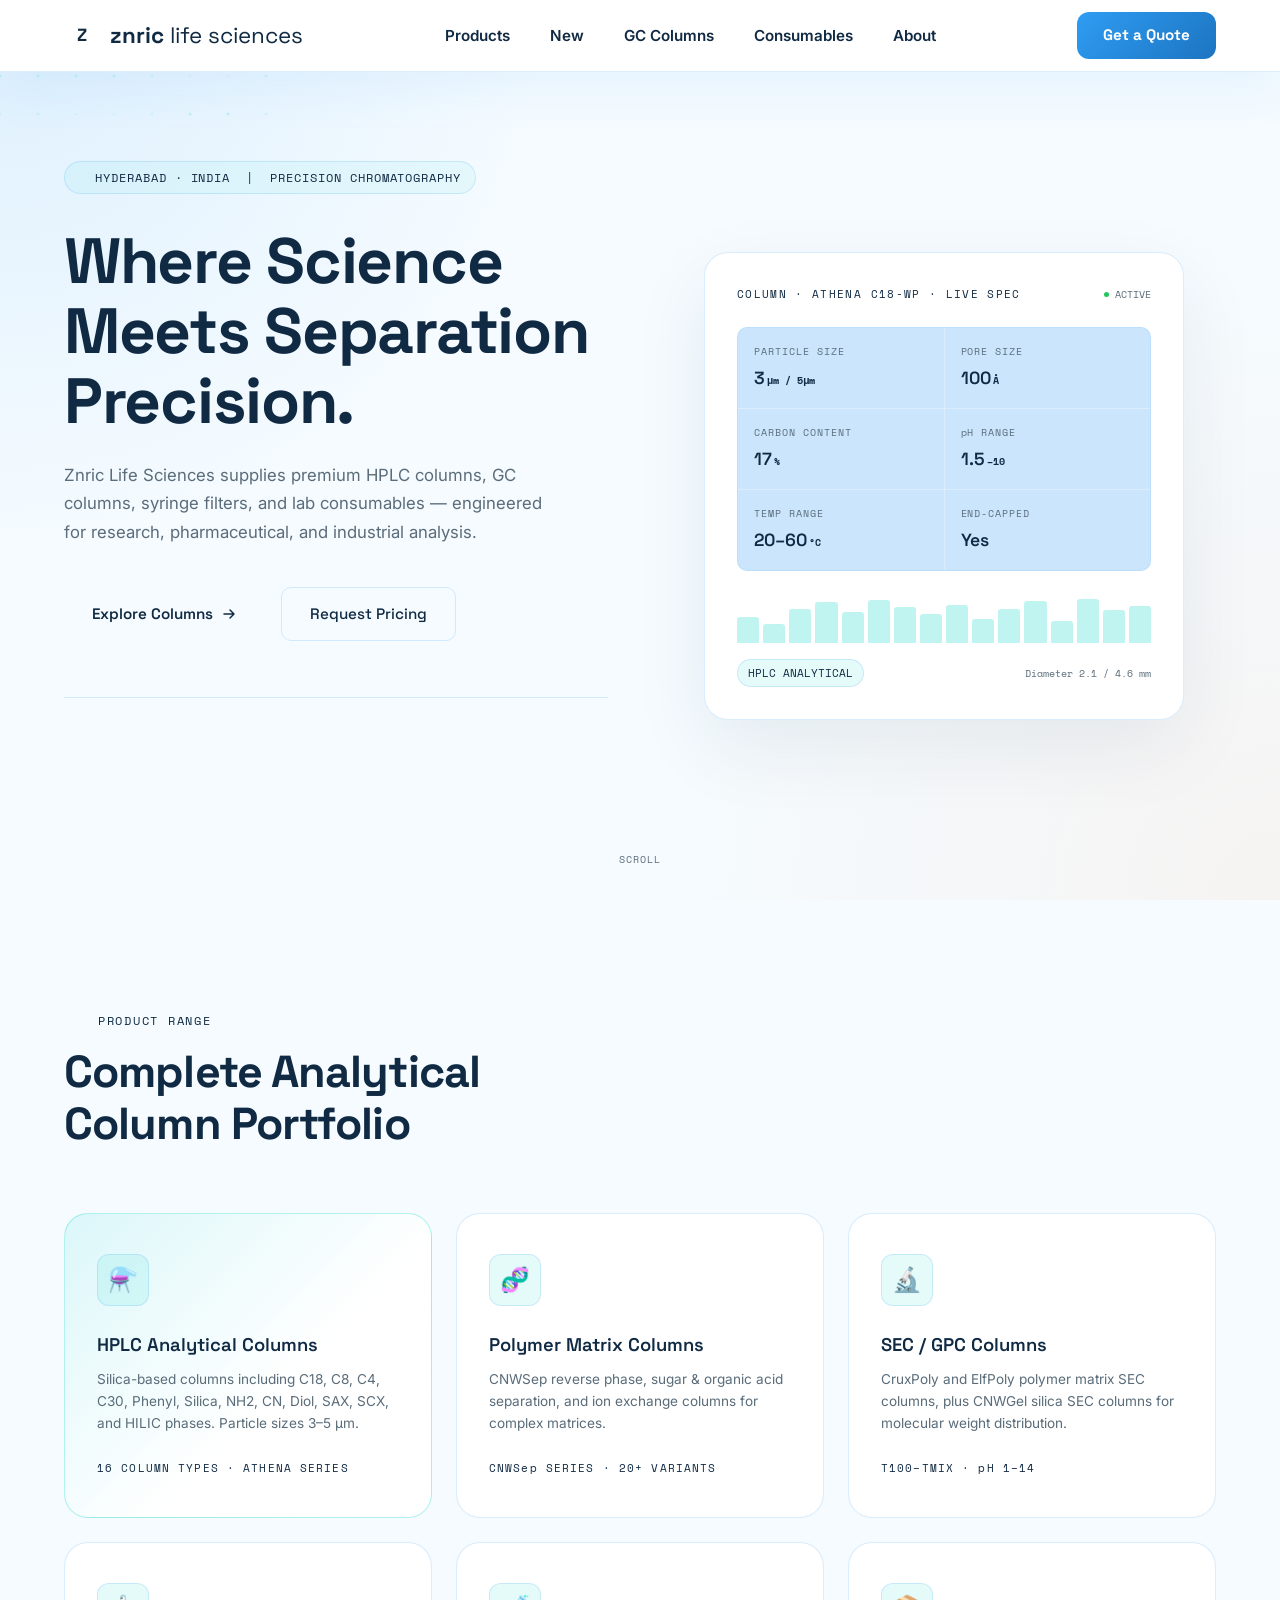
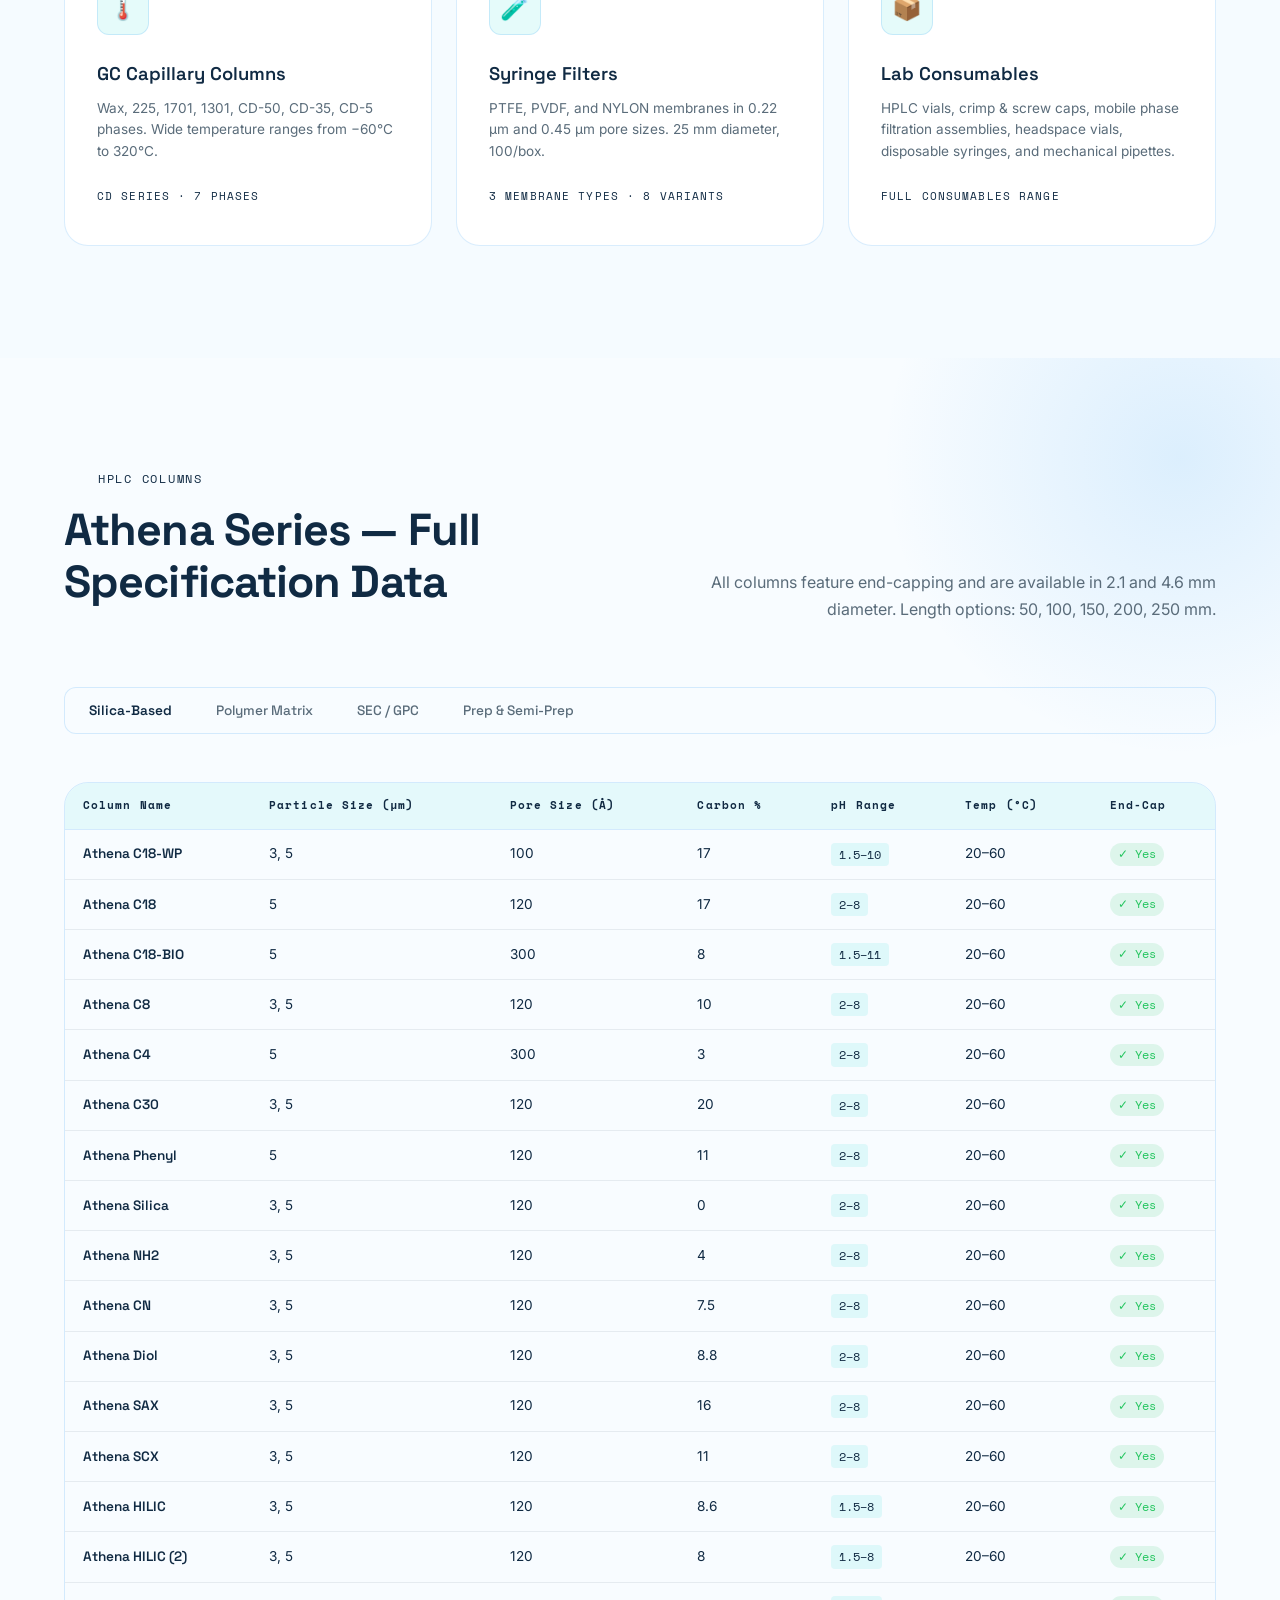
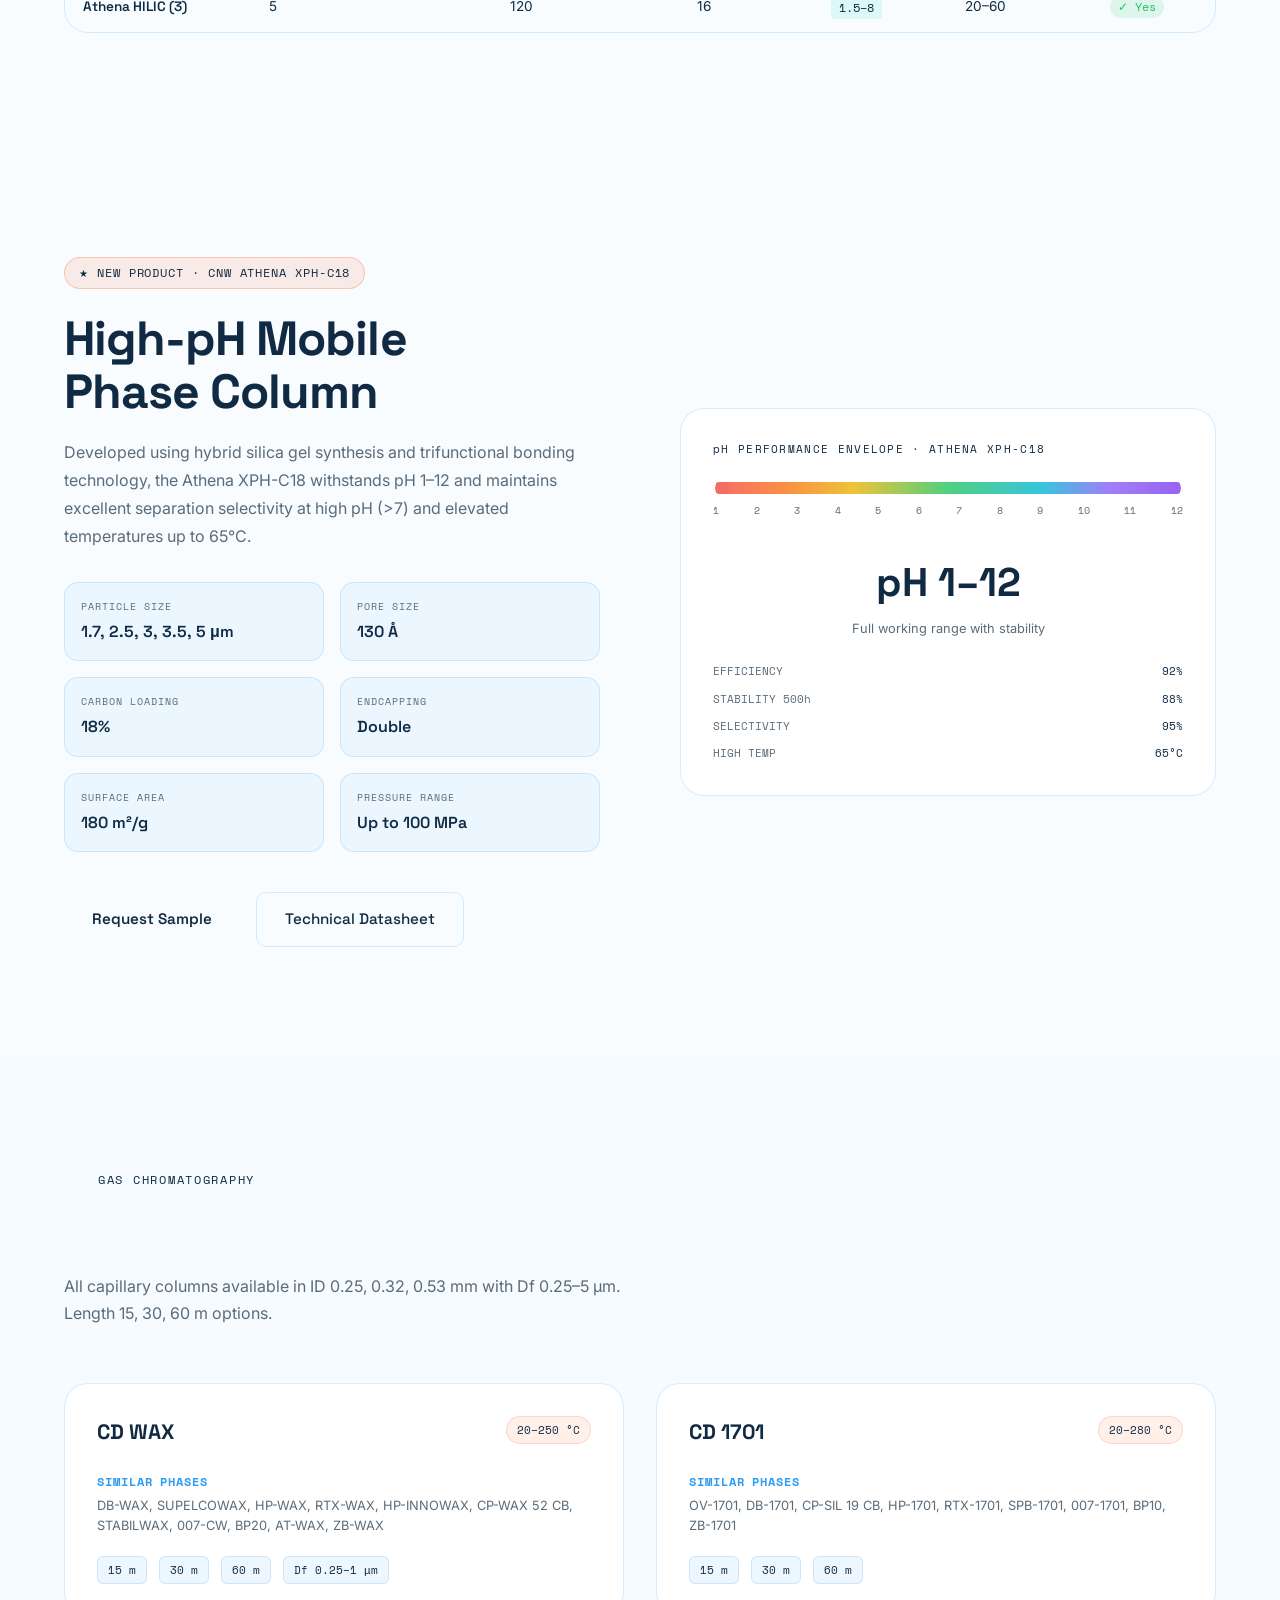
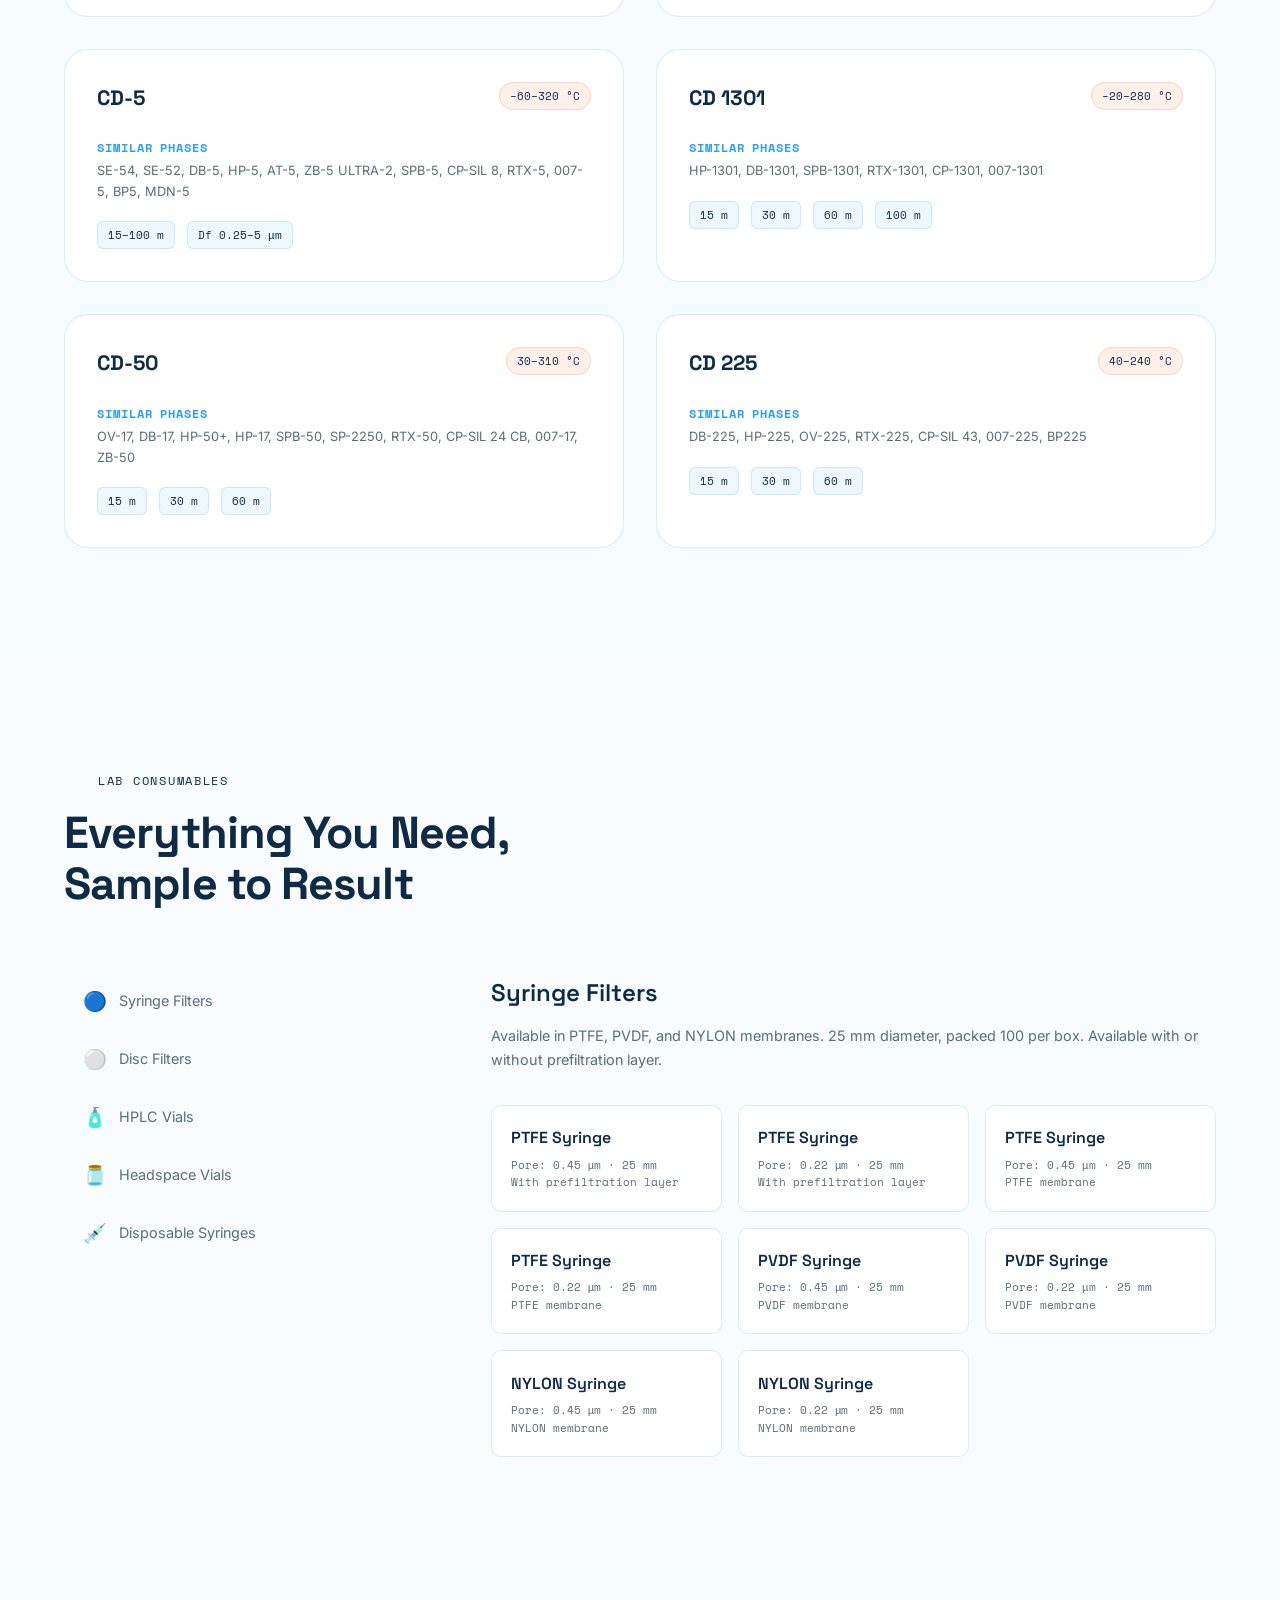
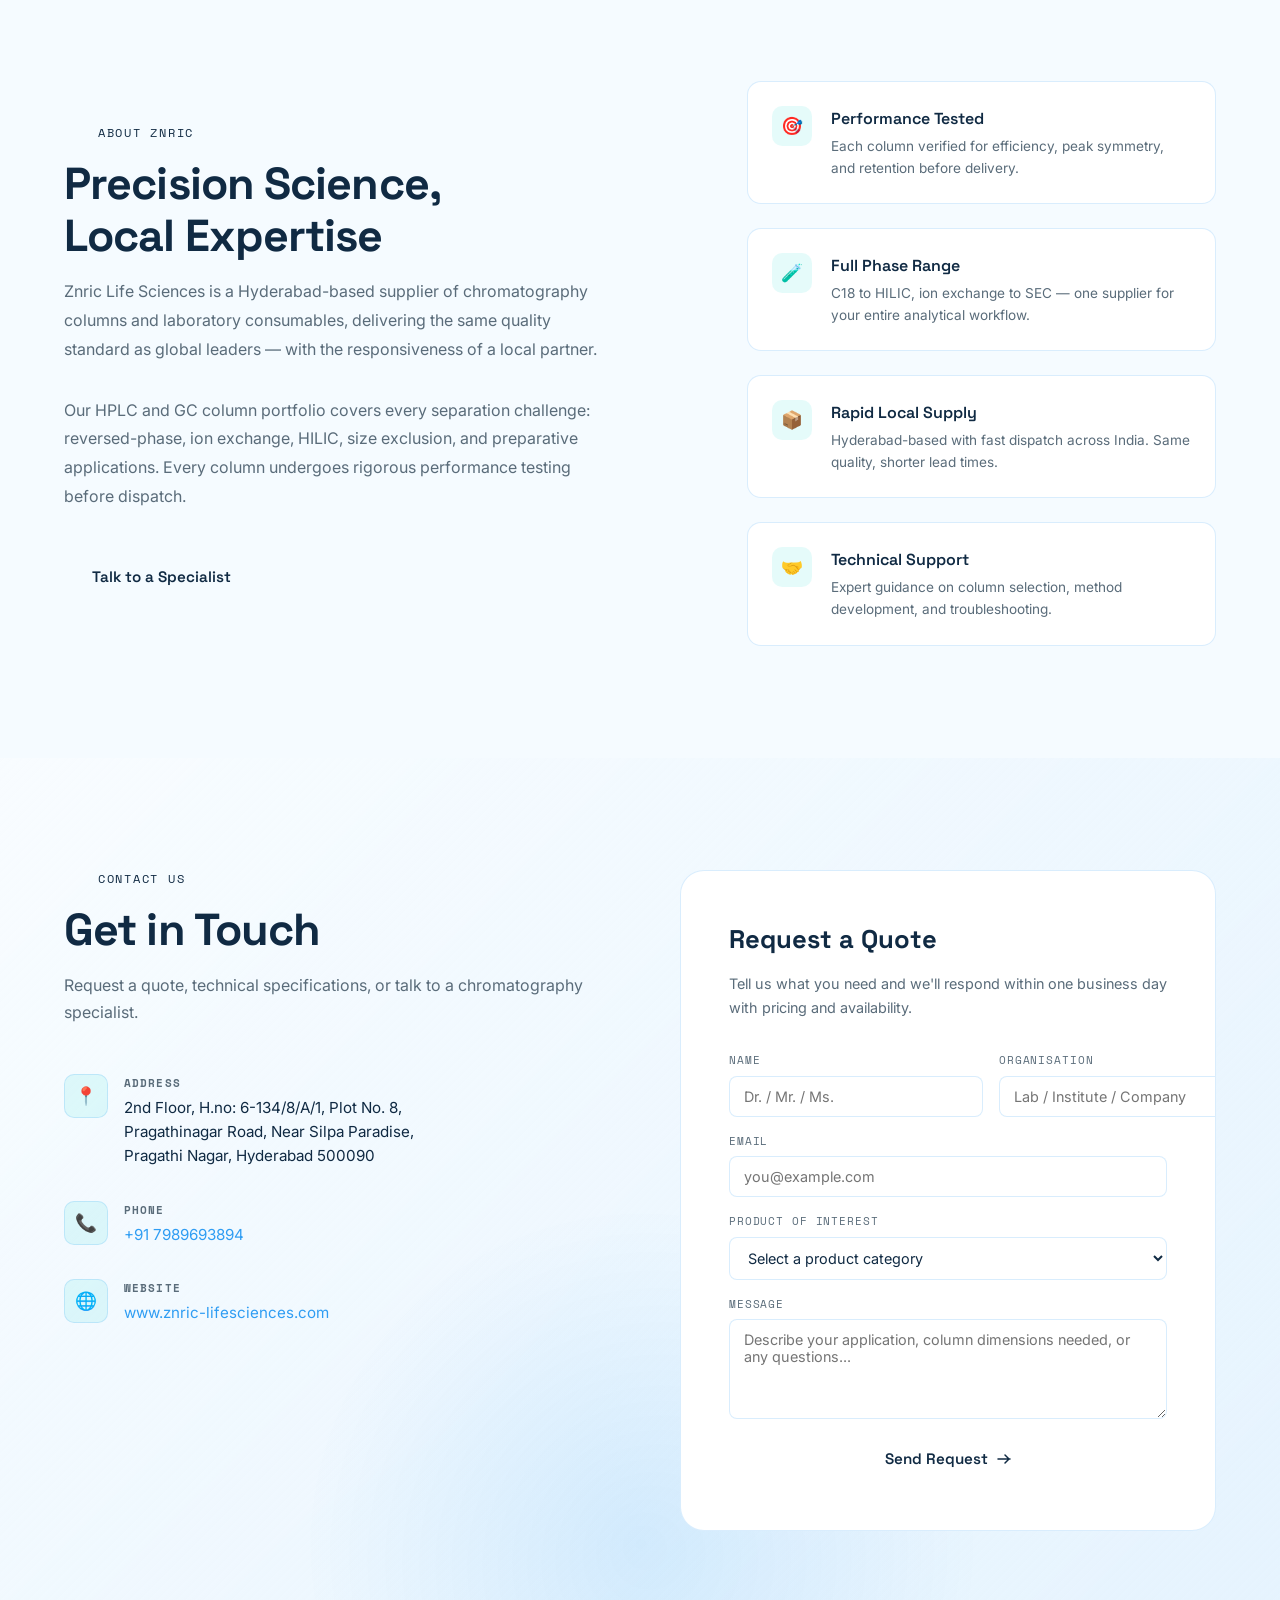
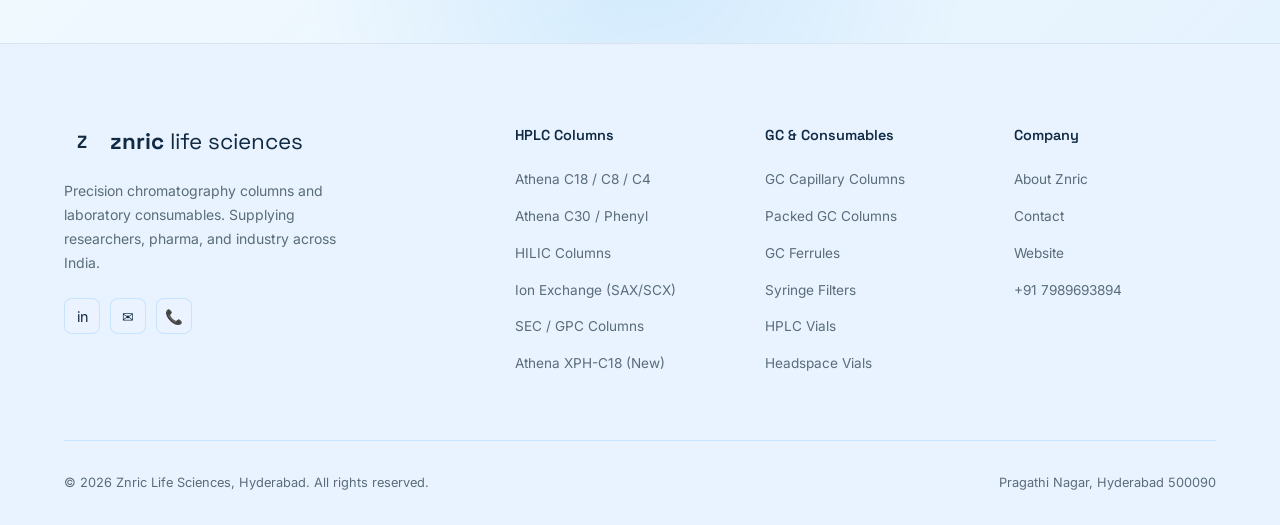
==== index.html @ 7dfa9ed6 "Add files via upload" ====
<!DOCTYPE html>
<html lang="en">
<head>
<meta charset="UTF-8">
<meta name="viewport" content="width=device-width, initial-scale=1.0">
<title>Znric Life Sciences — Precision Chromatography Solutions</title>
<meta name="description" content="Znric Life Sciences supplies premium HPLC columns, GC columns, syringe filters, and lab consumables. Based in Hyderabad, India.">
<link rel="preconnect" href="https://fonts.googleapis.com">
<link href="https://fonts.googleapis.com/css2?family=Space+Grotesk:wght@300;400;500;600;700&family=Inter:wght@300;400;500;600&family=Space+Mono:wght@400;700&display=swap" rel="stylesheet">
<link rel="stylesheet" href="style.css">
</head>
<body>

<!-- NAV -->
<nav id="navbar">
  <div class="nav-logo">
    <div class="z-mark">Z</div>
    <span>znric <span style="color:var(--teal);font-weight:400;">life sciences</span></span>
  </div>
  <ul class="nav-links">
    <li><a href="#products">Products</a></li>
    <li><a href="#spotlight">New</a></li>
    <li><a href="#gc-section">GC Columns</a></li>
    <li><a href="#consumables">Consumables</a></li>
    <li><a href="#about">About</a></li>
  </ul>
  <a href="#contact" class="nav-cta">Get a Quote</a>
  <button class="nav-hamburger" id="hamburger" aria-label="Menu">
    <span></span><span></span><span></span>
  </button>
</nav>

<div class="mobile-nav" id="mobileNav">
  <a href="#products" onclick="closeMobileNav()">Products</a>
  <a href="#spotlight" onclick="closeMobileNav()">New Product</a>
  <a href="#gc-section" onclick="closeMobileNav()">GC Columns</a>
  <a href="#consumables" onclick="closeMobileNav()">Consumables</a>
  <a href="#about" onclick="closeMobileNav()">About</a>
  <a href="#contact" onclick="closeMobileNav()">Get a Quote</a>
</div>

<!-- HERO -->
<section id="hero">
  <canvas id="hero-canvas"></canvas>

  <div class="hero-content reveal">
    <div class="hero-eyebrow">HYDERABAD · INDIA &nbsp;|&nbsp; PRECISION CHROMATOGRAPHY</div>
    <h1 class="hero-h1">
      Where <em>Science</em><br>
      Meets Separation<br>
      Precision.
    </h1>
    <p class="hero-desc">
      Znric Life Sciences supplies premium HPLC columns, GC columns, syringe filters, and lab consumables — engineered for research, pharmaceutical, and industrial analysis.
    </p>
    <div class="hero-actions">
      <a href="#products" class="btn-primary">
        Explore Columns
        <svg width="16" height="16" viewBox="0 0 16 16" fill="none"><path d="M3 8h10M9 4l4 4-4 4" stroke="currentColor" stroke-width="1.5" stroke-linecap="round" stroke-linejoin="round"/></svg>
      </a>
      <a href="#contact" class="btn-ghost">Request Pricing</a>
    </div>
    <div class="hero-stats">
      <div class="hero-stat reveal reveal-delay-1">
        <span class="counter" data-target="50">0</span>
        <p>Column variants</p>
      </div>
      <div class="hero-stat reveal reveal-delay-2">
        <span class="counter" data-target="500">0</span>
        <p>Hours lifetime tested</p>
      </div>
      <div class="hero-stat reveal reveal-delay-3">
        <span class="counter" data-target="12">0</span>
        <p>pH range support</p>
      </div>
    </div>
  </div>

  <div class="hero-visual reveal reveal-delay-2">
    <div class="readout-card">
      <div class="readout-header">
        <div class="readout-title">COLUMN · ATHENA C18-WP · LIVE SPEC</div>
        <div class="readout-live">ACTIVE</div>
      </div>
      <div class="readout-grid">
        <div class="readout-cell">
          <div class="rc-label">PARTICLE SIZE</div>
          <div class="rc-value">3<span class="rc-unit">μm / 5μm</span></div>
        </div>
        <div class="readout-cell">
          <div class="rc-label">PORE SIZE</div>
          <div class="rc-value">100<span class="rc-unit">Å</span></div>
        </div>
        <div class="readout-cell">
          <div class="rc-label">CARBON CONTENT</div>
          <div class="rc-value">17<span class="rc-unit">%</span></div>
        </div>
        <div class="readout-cell">
          <div class="rc-label">pH RANGE</div>
          <div class="rc-value">1.5<span class="rc-unit">–10</span></div>
        </div>
        <div class="readout-cell">
          <div class="rc-label">TEMP RANGE</div>
          <div class="rc-value">20–60<span class="rc-unit">°C</span></div>
        </div>
        <div class="readout-cell">
          <div class="rc-label">END-CAPPED</div>
          <div class="rc-value" style="color:var(--teal)">Yes</div>
        </div>
      </div>
      <div class="readout-chart" id="heroChart"></div>
      <div class="readout-footer">
        <div class="readout-badge">HPLC ANALYTICAL</div>
        <div style="font-family:var(--ff-mono);font-size:0.65rem;color:var(--muted);">Diameter 2.1 / 4.6 mm</div>
      </div>
    </div>
  </div>

  <div class="scroll-indicator">
    <div class="arrow"></div>
    SCROLL
  </div>
</section>

<!-- PRODUCT CATEGORIES -->
<section id="categories">
  <div class="section-eyebrow">PRODUCT RANGE</div>
  <h2 class="section-title">Complete Analytical<br>Column Portfolio</h2>
  <div class="categories-grid">
    <div class="cat-card featured reveal" onclick="document.getElementById('products').scrollIntoView({behavior:'smooth'})">
      <div class="cat-icon">⚗️</div>
      <h3>HPLC Analytical Columns</h3>
      <p>Silica-based columns including C18, C8, C4, C30, Phenyl, Silica, NH2, CN, Diol, SAX, SCX, and HILIC phases. Particle sizes 3–5 μm.</p>
      <div class="cat-count">16 COLUMN TYPES · ATHENA SERIES</div>
    </div>
    <div class="cat-card reveal reveal-delay-1" onclick="document.getElementById('products').scrollIntoView({behavior:'smooth'})">
      <div class="cat-icon">🧬</div>
      <h3>Polymer Matrix Columns</h3>
      <p>CNWSep reverse phase, sugar & organic acid separation, and ion exchange columns for complex matrices.</p>
      <div class="cat-count">CNWSep SERIES · 20+ VARIANTS</div>
    </div>
    <div class="cat-card reveal reveal-delay-2" onclick="document.getElementById('products').scrollIntoView({behavior:'smooth'})">
      <div class="cat-icon">🔬</div>
      <h3>SEC / GPC Columns</h3>
      <p>CruxPoly and ElfPoly polymer matrix SEC columns, plus CNWGel silica SEC columns for molecular weight distribution.</p>
      <div class="cat-count">T100–TMIX · pH 1–14</div>
    </div>
    <div class="cat-card reveal reveal-delay-3" onclick="document.getElementById('gc-section').scrollIntoView({behavior:'smooth'})">
      <div class="cat-icon">🌡️</div>
      <h3>GC Capillary Columns</h3>
      <p>Wax, 225, 1701, 1301, CD-50, CD-35, CD-5 phases. Wide temperature ranges from −60°C to 320°C.</p>
      <div class="cat-count">CD SERIES · 7 PHASES</div>
    </div>
    <div class="cat-card reveal reveal-delay-1" onclick="document.getElementById('consumables').scrollIntoView({behavior:'smooth'})">
      <div class="cat-icon">🧪</div>
      <h3>Syringe Filters</h3>
      <p>PTFE, PVDF, and NYLON membranes in 0.22 μm and 0.45 μm pore sizes. 25 mm diameter, 100/box.</p>
      <div class="cat-count">3 MEMBRANE TYPES · 8 VARIANTS</div>
    </div>
    <div class="cat-card reveal reveal-delay-2" onclick="document.getElementById('consumables').scrollIntoView({behavior:'smooth'})">
      <div class="cat-icon">📦</div>
      <h3>Lab Consumables</h3>
      <p>HPLC vials, crimp & screw caps, mobile phase filtration assemblies, headspace vials, disposable syringes, and mechanical pipettes.</p>
      <div class="cat-count">FULL CONSUMABLES RANGE</div>
    </div>
  </div>
</section>

<!-- HPLC PRODUCTS DEEP DIVE -->
<section id="products">
  <div class="products-header">
    <div>
      <div class="section-eyebrow">HPLC COLUMNS</div>
      <h2 class="section-title reveal">Athena Series — Full Specification Data</h2>
    </div>
    <div class="products-header-right reveal">
      <p class="section-sub">All columns feature end-capping and are available in 2.1 and 4.6 mm diameter. Length options: 50, 100, 150, 200, 250 mm.</p>
    </div>
  </div>

  <div class="tab-nav" id="tabNav">
    <button class="tab-btn active" data-tab="silica">Silica-Based</button>
    <button class="tab-btn" data-tab="polymer">Polymer Matrix</button>
    <button class="tab-btn" data-tab="sec">SEC / GPC</button>
    <button class="tab-btn" data-tab="prep">Prep & Semi-Prep</button>
  </div>

  <!-- Silica -->
  <div class="tab-panel active" id="tab-silica">
    <div class="spec-table-wrap reveal">
      <table class="spec-table">
        <thead>
          <tr>
            <th>Column Name</th>
            <th>Particle Size (μm)</th>
            <th>Pore Size (Å)</th>
            <th>Carbon %</th>
            <th>pH Range</th>
            <th>Temp (°C)</th>
            <th>End-Cap</th>
          </tr>
        </thead>
        <tbody>
          <tr><td>Athena C18-WP</td><td>3, 5</td><td>100</td><td>17</td><td><span class="ph-badge">1.5–10</span></td><td>20–60</td><td><span class="tag-yes">✓ Yes</span></td></tr>
          <tr><td>Athena C18</td><td>5</td><td>120</td><td>17</td><td><span class="ph-badge">2–8</span></td><td>20–60</td><td><span class="tag-yes">✓ Yes</span></td></tr>
          <tr><td>Athena C18-BIO</td><td>5</td><td>300</td><td>8</td><td><span class="ph-badge">1.5–11</span></td><td>20–60</td><td><span class="tag-yes">✓ Yes</span></td></tr>
          <tr><td>Athena C8</td><td>3, 5</td><td>120</td><td>10</td><td><span class="ph-badge">2–8</span></td><td>20–60</td><td><span class="tag-yes">✓ Yes</span></td></tr>
          <tr><td>Athena C4</td><td>5</td><td>300</td><td>3</td><td><span class="ph-badge">2–8</span></td><td>20–60</td><td><span class="tag-yes">✓ Yes</span></td></tr>
          <tr><td>Athena C30</td><td>3, 5</td><td>120</td><td>20</td><td><span class="ph-badge">2–8</span></td><td>20–60</td><td><span class="tag-yes">✓ Yes</span></td></tr>
          <tr><td>Athena Phenyl</td><td>5</td><td>120</td><td>11</td><td><span class="ph-badge">2–8</span></td><td>20–60</td><td><span class="tag-yes">✓ Yes</span></td></tr>
          <tr><td>Athena Silica</td><td>3, 5</td><td>120</td><td>0</td><td><span class="ph-badge">2–8</span></td><td>20–60</td><td><span class="tag-yes">✓ Yes</span></td></tr>
          <tr><td>Athena NH2</td><td>3, 5</td><td>120</td><td>4</td><td><span class="ph-badge">2–8</span></td><td>20–60</td><td><span class="tag-yes">✓ Yes</span></td></tr>
          <tr><td>Athena CN</td><td>3, 5</td><td>120</td><td>7.5</td><td><span class="ph-badge">2–8</span></td><td>20–60</td><td><span class="tag-yes">✓ Yes</span></td></tr>
          <tr><td>Athena Diol</td><td>3, 5</td><td>120</td><td>8.8</td><td><span class="ph-badge">2–8</span></td><td>20–60</td><td><span class="tag-yes">✓ Yes</span></td></tr>
          <tr><td>Athena SAX</td><td>3, 5</td><td>120</td><td>16</td><td><span class="ph-badge">2–8</span></td><td>20–60</td><td><span class="tag-yes">✓ Yes</span></td></tr>
          <tr><td>Athena SCX</td><td>3, 5</td><td>120</td><td>11</td><td><span class="ph-badge">2–8</span></td><td>20–60</td><td><span class="tag-yes">✓ Yes</span></td></tr>
          <tr><td>Athena HILIC</td><td>3, 5</td><td>120</td><td>8.6</td><td><span class="ph-badge">1.5–8</span></td><td>20–60</td><td><span class="tag-yes">✓ Yes</span></td></tr>
          <tr><td>Athena HILIC (2)</td><td>3, 5</td><td>120</td><td>8</td><td><span class="ph-badge">1.5–8</span></td><td>20–60</td><td><span class="tag-yes">✓ Yes</span></td></tr>
          <tr><td>Athena HILIC (3)</td><td>5</td><td>120</td><td>16</td><td><span class="ph-badge">1.5–8</span></td><td>20–60</td><td><span class="tag-yes">✓ Yes</span></td></tr>
        </tbody>
      </table>
    </div>
  </div>

  <!-- Polymer -->
  <div class="tab-panel" id="tab-polymer">
    <div class="spec-table-wrap reveal">
      <table class="spec-table">
        <thead>
          <tr>
            <th>Column Name</th>
            <th>Particle Size (μm)</th>
            <th>Diameter (mm)</th>
            <th>Length (mm)</th>
            <th>pH Range</th>
            <th>Temp (°C)</th>
            <th>End-Cap</th>
          </tr>
        </thead>
        <tbody>
          <tr><td colspan="7" style="background:rgba(0,212,200,0.06);color:var(--teal);font-family:var(--ff-mono);font-size:0.72rem;letter-spacing:0.1em;padding:10px 18px;">REVERSE PHASE</td></tr>
          <tr><td>CNWSep Reverse Phase</td><td>5, 10</td><td>2.1, 4.6, 7.8</td><td>50, 100, 150, 250</td><td><span class="ph-badge">2–8</span></td><td>60</td><td><span class="tag-yes">✓ Yes</span></td></tr>
          <tr><td colspan="7" style="background:rgba(0,212,200,0.06);color:var(--teal);font-family:var(--ff-mono);font-size:0.72rem;letter-spacing:0.1em;padding:10px 18px;">SUGAR & ORGANIC ACIDS — H-form</td></tr>
          <tr><td>CNWSep H-L</td><td>5, 10</td><td>4.6, 7.8</td><td>250, 300</td><td><span class="ph-badge">1–3</span></td><td>85</td><td><span class="tag-yes">✓ Yes</span></td></tr>
          <tr><td>CNWSep H-M</td><td>5, 10</td><td>4.6, 7.8</td><td>100–300</td><td><span class="ph-badge">1–3</span></td><td>85</td><td><span class="tag-yes">✓ Yes</span></td></tr>
          <tr><td>CNWSep H-H</td><td>5, 10</td><td>4.6, 7.8</td><td>250, 300</td><td><span class="ph-badge">1–3</span></td><td>85</td><td><span class="tag-yes">✓ Yes</span></td></tr>
          <tr><td colspan="7" style="background:rgba(0,212,200,0.06);color:var(--teal);font-family:var(--ff-mono);font-size:0.72rem;letter-spacing:0.1em;padding:10px 18px;">Ca/Pb/K/Na FORMS</td></tr>
          <tr><td>CNWSep Ca/Pb/K/Na (-L/M/H)</td><td>5, 10</td><td>4.6, 7.8</td><td>100–300</td><td><span class="ph-badge">5–9</span></td><td>85</td><td><span class="tag-yes">✓ Yes</span></td></tr>
          <tr><td colspan="7" style="background:rgba(0,212,200,0.06);color:var(--teal);font-family:var(--ff-mono);font-size:0.72rem;letter-spacing:0.1em;padding:10px 18px;">ION EXCHANGE</td></tr>
          <tr><td>CNWSep SAX / WAX</td><td>3, 5, 10</td><td>2.1, 4.6</td><td>50–250</td><td><span class="ph-badge">2–12</span></td><td>—</td><td><span class="tag-yes">✓ Yes</span></td></tr>
          <tr><td>CNWSep SCX / WCX</td><td>3, 5, 10</td><td>2.1, 4.6</td><td>50–250</td><td><span class="ph-badge">2–12</span></td><td>—</td><td><span class="tag-yes">✓ Yes</span></td></tr>
        </tbody>
      </table>
    </div>
  </div>

  <!-- SEC -->
  <div class="tab-panel" id="tab-sec">
    <div class="spec-table-wrap reveal">
      <table class="spec-table">
        <thead>
          <tr>
            <th>Column Name</th>
            <th>Particle Size (μm)</th>
            <th>Pore Size (Å)</th>
            <th>pH Range</th>
            <th>Temp (°C)</th>
            <th>Series</th>
          </tr>
        </thead>
        <tbody>
          <tr><td colspan="6" style="background:rgba(0,212,200,0.06);color:var(--teal);font-family:var(--ff-mono);font-size:0.72rem;letter-spacing:0.1em;padding:10px 18px;">CruxPoly — Polymer Matrix</td></tr>
          <tr><td>CruxPoly T100</td><td>5, 10</td><td>100</td><td><span class="ph-badge">1–14</span></td><td>145</td><td>CruxPoly</td></tr>
          <tr><td>CruxPoly T300</td><td>5, 10</td><td>300</td><td><span class="ph-badge">1–14</span></td><td>145</td><td>CruxPoly</td></tr>
          <tr><td>CruxPoly T500</td><td>5, 10</td><td>500</td><td><span class="ph-badge">1–14</span></td><td>145</td><td>CruxPoly</td></tr>
          <tr><td>CruxPoly T1000</td><td>5, 10</td><td>1000</td><td><span class="ph-badge">1–14</span></td><td>145</td><td>CruxPoly</td></tr>
          <tr><td>CruxPoly TMIX</td><td>5, 10</td><td>100–1000</td><td><span class="ph-badge">1–14</span></td><td>145</td><td>CruxPoly</td></tr>
          <tr><td colspan="6" style="background:rgba(0,212,200,0.06);color:var(--teal);font-family:var(--ff-mono);font-size:0.72rem;letter-spacing:0.1em;padding:10px 18px;">ElfPoly — Polymer Matrix</td></tr>
          <tr><td>ElfPoly Z300</td><td>5</td><td>500</td><td><span class="ph-badge">1–14</span></td><td>250</td><td>ElfPoly</td></tr>
          <tr><td>ElfPoly Z500</td><td>5</td><td>1000</td><td><span class="ph-badge">1–14</span></td><td>250</td><td>ElfPoly</td></tr>
          <tr><td>ElfPoly ZMIX</td><td>5</td><td>300–2000</td><td><span class="ph-badge">1–14</span></td><td>250</td><td>ElfPoly</td></tr>
          <tr><td colspan="6" style="background:rgba(0,212,200,0.06);color:var(--teal);font-family:var(--ff-mono);font-size:0.72rem;letter-spacing:0.1em;padding:10px 18px;">CNWGel — Silica-Based SEC</td></tr>
          <tr><td>CNWGel X3010 / X3015 / X3030</td><td>3</td><td>100–300</td><td><span class="ph-badge">2–8.5</span></td><td>80</td><td>CNWGel</td></tr>
          <tr><td>CNWGel X5010–X5200</td><td>5</td><td>100–2000</td><td><span class="ph-badge">2–8.5</span></td><td>80</td><td>CNWGel</td></tr>
          <tr><td>CNWGel S3010–S5050</td><td>3–5</td><td>100–500</td><td><span class="ph-badge">2–8.5</span></td><td>80</td><td>CNWGel</td></tr>
        </tbody>
      </table>
    </div>
  </div>

  <!-- Prep -->
  <div class="tab-panel" id="tab-prep">
    <div class="spec-table-wrap reveal">
      <table class="spec-table">
        <thead>
          <tr>
            <th>Stationary Phase</th>
            <th>Type</th>
            <th>Prep Dimensions</th>
          </tr>
        </thead>
        <tbody>
          <tr><td>Athena C18</td><td>Silica Gel</td><td>50mm × 10.0mm</td></tr>
          <tr><td>Athena C18-BIO</td><td>Silica Gel</td><td>100mm × 10.0mm</td></tr>
          <tr><td>Athena C8</td><td>Silica Gel</td><td>150mm × 10.0mm</td></tr>
          <tr><td>Athena C4</td><td>Silica Gel</td><td>250mm × 10.0mm</td></tr>
          <tr><td>Athena Phenyl</td><td>Silica Gel</td><td>10mm × 21.2mm</td></tr>
          <tr><td>Athena Silica</td><td>Silica Gel</td><td>50mm × 21.2mm</td></tr>
          <tr><td>Athena CN</td><td>Silica Gel</td><td>100mm × 21.2mm</td></tr>
          <tr><td>Athena NH2</td><td>Silica Gel</td><td>150mm × 21.2mm</td></tr>
          <tr><td>Athena Diol</td><td>Silica Gel</td><td>250mm × 21.2mm</td></tr>
          <tr><td>Athena HILIC</td><td>Silica Gel</td><td>50mm × 30.0mm</td></tr>
          <tr><td>Athena HILIC (2)</td><td>Silica Gel</td><td>100mm × 30.0mm</td></tr>
          <tr><td>Athena HILIC (3)</td><td>Silica Gel</td><td>150mm × 30.0mm</td></tr>
          <tr><td>Athena SAX</td><td>Silica Gel</td><td>250mm × 30.0mm</td></tr>
          <tr><td>Athena SCX</td><td>Silica Gel</td><td>50mm × 50.0mm</td></tr>
          <tr><td>CNWSep RP1 / RP3 / SP</td><td>Polymer Matrix</td><td>Multiple</td></tr>
          <tr><td>CNWSep SAX / WAX / SCX / WCX</td><td>Polymer Matrix</td><td>Multiple</td></tr>
        </tbody>
      </table>
    </div>
    <p style="margin-top:1.5rem;color:var(--muted);font-size:0.85rem;">Particle size 5 and 10 μm. Contact us for full dimensional availability.</p>
  </div>
</section>

<!-- NEW PRODUCT SPOTLIGHT -->
<section id="spotlight">
  <div class="spotlight-inner">
    <div class="reveal">
      <div class="spotlight-badge">NEW PRODUCT · CNW ATHENA XPH-C18</div>
      <h2 class="spotlight-title">High-pH Mobile<br>Phase Column</h2>
      <p class="spotlight-desc">
        Developed using hybrid silica gel synthesis and trifunctional bonding technology, the Athena XPH-C18 withstands pH 1–12 and maintains excellent separation selectivity at high pH (>7) and elevated temperatures up to 65°C.
      </p>
      <div class="spotlight-specs">
        <div class="spec-item">
          <div class="s-label">PARTICLE SIZE</div>
          <div class="s-val">1.7, 2.5, 3, 3.5, 5 μm</div>
        </div>
        <div class="spec-item">
          <div class="s-label">PORE SIZE</div>
          <div class="s-val">130 Å</div>
        </div>
        <div class="spec-item">
          <div class="s-label">CARBON LOADING</div>
          <div class="s-val">18%</div>
        </div>
        <div class="spec-item">
          <div class="s-label">ENDCAPPING</div>
          <div class="s-val">Double</div>
        </div>
        <div class="spec-item">
          <div class="s-label">SURFACE AREA</div>
          <div class="s-val">180 m²/g</div>
        </div>
        <div class="spec-item">
          <div class="s-label">PRESSURE RANGE</div>
          <div class="s-val">Up to 100 MPa</div>
        </div>
      </div>
      <div class="hero-actions">
        <a href="#contact" class="btn-primary">Request Sample</a>
        <a href="#contact" class="btn-ghost">Technical Datasheet</a>
      </div>
    </div>

    <div class="spotlight-visual reveal reveal-delay-2">
      <div class="ph-display">
        <div class="ph-title">pH PERFORMANCE ENVELOPE · ATHENA XPH-C18</div>
        <div class="ph-bar-track">
          <div class="ph-range-indicator"></div>
        </div>
        <div class="ph-labels">
          <span>1</span><span>2</span><span>3</span><span>4</span><span>5</span>
          <span>6</span><span>7</span><span>8</span><span>9</span><span>10</span>
          <span>11</span><span>12</span>
        </div>
        <div class="ph-claim">pH 1–12</div>
        <div class="ph-claim-sub">Full working range with stability</div>

        <div class="performance-bars" id="perfBars">
          <div class="perf-row">
            <div class="perf-label">EFFICIENCY</div>
            <div class="perf-track"><div class="perf-fill" data-width="0.92"></div></div>
            <div class="perf-val">92%</div>
          </div>
          <div class="perf-row">
            <div class="perf-label">STABILITY 500h</div>
            <div class="perf-track"><div class="perf-fill" data-width="0.88"></div></div>
            <div class="perf-val">88%</div>
          </div>
          <div class="perf-row">
            <div class="perf-label">SELECTIVITY</div>
            <div class="perf-track"><div class="perf-fill amber" data-width="0.95"></div></div>
            <div class="perf-val" style="color:var(--amber)">95%</div>
          </div>
          <div class="perf-row">
            <div class="perf-label">HIGH TEMP</div>
            <div class="perf-track"><div class="perf-fill" data-width="0.85"></div></div>
            <div class="perf-val">65°C</div>
          </div>
        </div>
      </div>
    </div>
  </div>
</section>

<!-- GC COLUMNS -->
<section id="gc-section">
  <div class="section-eyebrow">GAS CHROMATOGRAPHY</div>
  <h2 class="section-title reveal">Capillary GC Column Series</h2>
  <p class="section-sub reveal">All capillary columns available in ID 0.25, 0.32, 0.53 mm with Df 0.25–5 μm. Length 15, 30, 60 m options.</p>

  <div class="gc-grid">
    <div class="gc-card reveal">
      <div class="gc-card-header">
        <div class="gc-name">CD WAX</div>
        <div class="gc-temp">20–250 °C</div>
      </div>
      <div class="gc-similar">
        <strong>SIMILAR PHASES</strong>
        DB-WAX, SUPELCOWAX, HP-WAX, RTX-WAX, HP-INNOWAX, CP-WAX 52 CB, STABILWAX, 007-CW, BP20, AT-WAX, ZB-WAX
      </div>
      <div class="gc-dims">
        <span class="dim-chip">15 m</span><span class="dim-chip">30 m</span><span class="dim-chip">60 m</span>
        <span class="dim-chip">Df 0.25–1 μm</span>
      </div>
    </div>

    <div class="gc-card reveal reveal-delay-1">
      <div class="gc-card-header">
        <div class="gc-name">CD 1701</div>
        <div class="gc-temp">20–280 °C</div>
      </div>
      <div class="gc-similar">
        <strong>SIMILAR PHASES</strong>
        OV-1701, DB-1701, CP-SIL 19 CB, HP-1701, RTX-1701, SPB-1701, 007-1701, BP10, ZB-1701
      </div>
      <div class="gc-dims">
        <span class="dim-chip">15 m</span><span class="dim-chip">30 m</span><span class="dim-chip">60 m</span>
      </div>
    </div>

    <div class="gc-card reveal reveal-delay-2">
      <div class="gc-card-header">
        <div class="gc-name">CD-5</div>
        <div class="gc-temp">−60–320 °C</div>
      </div>
      <div class="gc-similar">
        <strong>SIMILAR PHASES</strong>
        SE-54, SE-52, DB-5, HP-5, AT-5, ZB-5 ULTRA-2, SPB-5, CP-SIL 8, RTX-5, 007-5, BP5, MDN-5
      </div>
      <div class="gc-dims">
        <span class="dim-chip">15–100 m</span><span class="dim-chip">Df 0.25–5 μm</span>
      </div>
    </div>

    <div class="gc-card reveal reveal-delay-3">
      <div class="gc-card-header">
        <div class="gc-name">CD 1301</div>
        <div class="gc-temp">−20–280 °C</div>
      </div>
      <div class="gc-similar">
        <strong>SIMILAR PHASES</strong>
        HP-1301, DB-1301, SPB-1301, RTX-1301, CP-1301, 007-1301
      </div>
      <div class="gc-dims">
        <span class="dim-chip">15 m</span><span class="dim-chip">30 m</span><span class="dim-chip">60 m</span><span class="dim-chip">100 m</span>
      </div>
    </div>

    <div class="gc-card reveal">
      <div class="gc-card-header">
        <div class="gc-name">CD-50</div>
        <div class="gc-temp">30–310 °C</div>
      </div>
      <div class="gc-similar">
        <strong>SIMILAR PHASES</strong>
        OV-17, DB-17, HP-50+, HP-17, SPB-50, SP-2250, RTX-50, CP-SIL 24 CB, 007-17, ZB-50
      </div>
      <div class="gc-dims">
        <span class="dim-chip">15 m</span><span class="dim-chip">30 m</span><span class="dim-chip">60 m</span>
      </div>
    </div>

    <div class="gc-card reveal reveal-delay-1">
      <div class="gc-card-header">
        <div class="gc-name">CD 225</div>
        <div class="gc-temp">40–240 °C</div>
      </div>
      <div class="gc-similar">
        <strong>SIMILAR PHASES</strong>
        DB-225, HP-225, OV-225, RTX-225, CP-SIL 43, 007-225, BP225
      </div>
      <div class="gc-dims">
        <span class="dim-chip">15 m</span><span class="dim-chip">30 m</span><span class="dim-chip">60 m</span>
      </div>
    </div>
  </div>
</section>

<!-- CONSUMABLES -->
<section id="consumables">
  <div class="section-eyebrow">LAB CONSUMABLES</div>
  <h2 class="section-title reveal">Everything You Need,<br>Sample to Result</h2>

  <div class="consumables-layout">
    <div class="consumables-nav" id="consNav">
      <button class="cons-nav-btn active" data-cons="filters">
        <span class="c-icon">🔵</span> Syringe Filters
      </button>
      <button class="cons-nav-btn" data-cons="disc">
        <span class="c-icon">⚪</span> Disc Filters
      </button>
      <button class="cons-nav-btn" data-cons="vials">
        <span class="c-icon">🧴</span> HPLC Vials
      </button>
      <button class="cons-nav-btn" data-cons="headspace">
        <span class="c-icon">🫙</span> Headspace Vials
      </button>
      <button class="cons-nav-btn" data-cons="syringes">
        <span class="c-icon">💉</span> Disposable Syringes
      </button>
    </div>

    <div>
      <!-- Syringe Filters -->
      <div class="cons-panel active" id="cons-filters">
        <h3>Syringe Filters</h3>
        <p>Available in PTFE, PVDF, and NYLON membranes. 25 mm diameter, packed 100 per box. Available with or without prefiltration layer.</p>
        <div class="filter-cards">
          <div class="filter-card">
            <div class="fc-type">PTFE Syringe</div>
            <div class="fc-detail">Pore: 0.45 μm · 25 mm<br>With prefiltration layer</div>
          </div>
          <div class="filter-card">
            <div class="fc-type">PTFE Syringe</div>
            <div class="fc-detail">Pore: 0.22 μm · 25 mm<br>With prefiltration layer</div>
          </div>
          <div class="filter-card">
            <div class="fc-type">PTFE Syringe</div>
            <div class="fc-detail">Pore: 0.45 μm · 25 mm<br>PTFE membrane</div>
          </div>
          <div class="filter-card">
            <div class="fc-type">PTFE Syringe</div>
            <div class="fc-detail">Pore: 0.22 μm · 25 mm<br>PTFE membrane</div>
          </div>
          <div class="filter-card">
            <div class="fc-type">PVDF Syringe</div>
            <div class="fc-detail">Pore: 0.45 μm · 25 mm<br>PVDF membrane</div>
          </div>
          <div class="filter-card">
            <div class="fc-type">PVDF Syringe</div>
            <div class="fc-detail">Pore: 0.22 μm · 25 mm<br>PVDF membrane</div>
          </div>
          <div class="filter-card">
            <div class="fc-type">NYLON Syringe</div>
            <div class="fc-detail">Pore: 0.45 μm · 25 mm<br>NYLON membrane</div>
          </div>
          <div class="filter-card">
            <div class="fc-type">NYLON Syringe</div>
            <div class="fc-detail">Pore: 0.22 μm · 25 mm<br>NYLON membrane</div>
          </div>
        </div>
      </div>

      <!-- Disc Filters -->
      <div class="cons-panel" id="cons-disc">
        <h3>Mobile Phase Disc Filters</h3>
        <p>For mobile phase filtration assemblies. Available in PTFE, PVDF, and Nylon. Multiple sizes and pore ratings. 100/box.</p>
        <div class="filter-cards">
          <div class="filter-card"><div class="fc-type">PTFE Disc</div><div class="fc-detail">0.45 μm · 25 mm</div></div>
          <div class="filter-card"><div class="fc-type">PTFE Disc</div><div class="fc-detail">0.45 μm · 47 mm</div></div>
          <div class="filter-card"><div class="fc-type">PTFE Disc</div><div class="fc-detail">0.22 μm · 25 mm</div></div>
          <div class="filter-card"><div class="fc-type">PTFE Disc</div><div class="fc-detail">0.22 μm · 47 mm</div></div>
          <div class="filter-card"><div class="fc-type">PVDF Disc</div><div class="fc-detail">0.45 μm · 25 mm</div></div>
          <div class="filter-card"><div class="fc-type">PVDF Disc</div><div class="fc-detail">0.45 μm · 47 mm</div></div>
          <div class="filter-card"><div class="fc-type">PVDF Disc</div><div class="fc-detail">0.22 μm · 25 mm</div></div>
          <div class="filter-card"><div class="fc-type">Nylon Disc</div><div class="fc-detail">0.45 μm · 25 mm</div></div>
          <div class="filter-card"><div class="fc-type">Nylon Disc</div><div class="fc-detail">0.22 μm · 47 mm</div></div>
        </div>
      </div>

      <!-- Vials -->
      <div class="cons-panel" id="cons-vials">
        <h3>HPLC Vials</h3>
        <p>Screw thread and crimp neck vials in amber and transparent glass. 2 mL capacity. Complete with matching caps and septa.</p>
        <div class="filter-cards">
          <div class="filter-card"><div class="fc-type">Screw Thread Vial</div><div class="fc-detail">Colour: Amber · 2 mL</div></div>
          <div class="filter-card"><div class="fc-type">Screw Thread Vial</div><div class="fc-detail">Colour: Transparent · 2 mL</div></div>
          <div class="filter-card"><div class="fc-type">Crimp Neck Vial</div><div class="fc-detail">Colour: Amber · 2 mL</div></div>
          <div class="filter-card"><div class="fc-type">Screw Thread Caps</div><div class="fc-detail">For screw thread vials</div></div>
          <div class="filter-card"><div class="fc-type">Screw Thread Septa</div><div class="fc-detail">For screw thread vials</div></div>
          <div class="filter-card"><div class="fc-type">Crimp Neck Septa</div><div class="fc-detail">For crimp neck vials</div></div>
        </div>
      </div>

      <!-- Headspace -->
      <div class="cons-panel" id="cons-headspace">
        <h3>Headspace Vials</h3>
        <p>20 mm crimp neck headspace vials in glass clear, flat bottom with white marking spot. Type I Class A glass. CNW logo.</p>
        <div class="filter-cards">
          <div class="filter-card"><div class="fc-type">6 mL Headspace</div><div class="fc-detail">38.2 × 22 mm · Type I Class A</div></div>
          <div class="filter-card"><div class="fc-type">10 mL Headspace</div><div class="fc-detail">46 × 22.5 mm · Type I Class A</div></div>
          <div class="filter-card"><div class="fc-type">20 mL Headspace</div><div class="fc-detail">75.5 × 22.5 mm · Type I Class A</div></div>
          <div class="filter-card"><div class="fc-type">Aluminium Cap</div><div class="fc-detail">20 mm crimp · Centre hole · No septa</div></div>
          <div class="filter-card"><div class="fc-type">Butyl Septa</div><div class="fc-detail">Grey · For 20 mm crimp vials</div></div>
        </div>
      </div>

      <!-- Syringes -->
      <div class="cons-panel" id="cons-syringes">
        <h3>Disposable Syringes</h3>
        <p>Rubber-free disposable syringes. Also available as Luer slip, eccentric delivery type. Single use, sterile packed.</p>
        <div class="filter-cards">
          <div class="filter-card"><div class="fc-type">2 mL Syringe</div><div class="fc-detail">Rubber-free · Single use</div></div>
          <div class="filter-card"><div class="fc-type">5 mL Syringe</div><div class="fc-detail">Rubber-free · Single use</div></div>
          <div class="filter-card"><div class="fc-type">10 mL Syringe</div><div class="fc-detail">Rubber-free · Single use</div></div>
          <div class="filter-card"><div class="fc-type">20 mL Syringe</div><div class="fc-detail">Rubber-free · Single use</div></div>
          <div class="filter-card"><div class="fc-type">Luer Slip 2 mL</div><div class="fc-detail">Eccentric delivery</div></div>
          <div class="filter-card"><div class="fc-type">Luer Slip 5–20 mL</div><div class="fc-detail">Eccentric delivery</div></div>
        </div>
      </div>
    </div>
  </div>
</section>

<!-- ABOUT / WHY ZNRIC -->
<section id="about">
  <div class="about-grid">
    <div class="reveal">
      <div class="section-eyebrow">ABOUT ZNRIC</div>
      <h2 class="section-title">Precision Science,<br>Local Expertise</h2>
      <p style="color:var(--muted);line-height:1.8;margin-bottom:2rem;max-width:540px;">
        Znric Life Sciences is a Hyderabad-based supplier of chromatography columns and laboratory consumables, delivering the same quality standard as global leaders — with the responsiveness of a local partner.
      </p>
      <p style="color:var(--muted);line-height:1.8;max-width:540px;">
        Our HPLC and GC column portfolio covers every separation challenge: reversed-phase, ion exchange, HILIC, size exclusion, and preparative applications. Every column undergoes rigorous performance testing before dispatch.
      </p>
      <div class="hero-actions" style="margin-top:2.5rem;">
        <a href="#contact" class="btn-primary">Talk to a Specialist</a>
      </div>
    </div>
    <div class="about-right">
      <div class="feature-block reveal">
        <div class="feature-icon">🎯</div>
        <div>
          <h4>Performance Tested</h4>
          <p>Each column verified for efficiency, peak symmetry, and retention before delivery.</p>
        </div>
      </div>
      <div class="feature-block reveal reveal-delay-1">
        <div class="feature-icon">🧪</div>
        <div>
          <h4>Full Phase Range</h4>
          <p>C18 to HILIC, ion exchange to SEC — one supplier for your entire analytical workflow.</p>
        </div>
      </div>
      <div class="feature-block reveal reveal-delay-2">
        <div class="feature-icon">📦</div>
        <div>
          <h4>Rapid Local Supply</h4>
          <p>Hyderabad-based with fast dispatch across India. Same quality, shorter lead times.</p>
        </div>
      </div>
      <div class="feature-block reveal reveal-delay-3">
        <div class="feature-icon">🤝</div>
        <div>
          <h4>Technical Support</h4>
          <p>Expert guidance on column selection, method development, and troubleshooting.</p>
        </div>
      </div>
    </div>
  </div>
</section>

<!-- CONTACT -->
<section id="contact">
  <div class="contact-inner">
    <div class="reveal">
      <div class="section-eyebrow">CONTACT US</div>
      <h2 class="section-title">Get in Touch</h2>
      <p class="section-sub" style="margin-bottom:3rem;">Request a quote, technical specifications, or talk to a chromatography specialist.</p>
      <div class="contact-info">
        <div class="contact-item">
          <div class="ci-icon">📍</div>
          <div>
            <h4>ADDRESS</h4>
            <p>2nd Floor, H.no: 6-134/8/A/1, Plot No. 8,<br>Pragathinagar Road, Near Silpa Paradise,<br>Pragathi Nagar, Hyderabad 500090</p>
          </div>
        </div>
        <div class="contact-item">
          <div class="ci-icon">📞</div>
          <div>
            <h4>PHONE</h4>
            <p><a href="tel:+917989693894">+91 7989693894</a></p>
          </div>
        </div>
        <div class="contact-item">
          <div class="ci-icon">🌐</div>
          <div>
            <h4>WEBSITE</h4>
            <p><a href="https://www.znric-lifesciences.com" target="_blank">www.znric-lifesciences.com</a></p>
          </div>
        </div>
      </div>
    </div>

    <div class="cta-block reveal reveal-delay-1">
      <h3>Request a Quote</h3>
      <p>Tell us what you need and we'll respond within one business day with pricing and availability.</p>
      <div class="cta-form">
        <div class="form-row">
          <div class="form-field">
            <label>NAME</label>
            <input type="text" placeholder="Dr. / Mr. / Ms.">
          </div>
          <div class="form-field">
            <label>ORGANISATION</label>
            <input type="text" placeholder="Lab / Institute / Company">
          </div>
        </div>
        <div class="form-field">
          <label>EMAIL</label>
          <input type="email" placeholder="you@example.com">
        </div>
        <div class="form-field">
          <label>PRODUCT OF INTEREST</label>
          <select>
            <option value="">Select a product category</option>
            <option>Athena HPLC Columns</option>
            <option>CNWSep Polymer Columns</option>
            <option>SEC / GPC Columns</option>
            <option>GC Capillary Columns</option>
            <option>Athena XPH-C18 (New)</option>
            <option>Syringe Filters</option>
            <option>HPLC Vials & Consumables</option>
            <option>Multiple Products</option>
          </select>
        </div>
        <div class="form-field">
          <label>MESSAGE</label>
          <textarea placeholder="Describe your application, column dimensions needed, or any questions..."></textarea>
        </div>
        <button class="btn-primary" style="width:100%;justify-content:center;" onclick="handleSubmit(event)">
          Send Request
          <svg width="16" height="16" viewBox="0 0 16 16" fill="none"><path d="M2 8h12M9 4l4 4-4 4" stroke="currentColor" stroke-width="1.5" stroke-linecap="round" stroke-linejoin="round"/></svg>
        </button>
      </div>
    </div>
  </div>
</section>

<!-- FOOTER -->
<footer>
  <div class="footer-top">
    <div class="footer-brand">
      <div class="nav-logo" style="margin-bottom:0;">
        <div class="z-mark">Z</div>
        <span>znric <span style="color:var(--teal);font-weight:400;">life sciences</span></span>
      </div>
      <p>Precision chromatography columns and laboratory consumables. Supplying researchers, pharma, and industry across India.</p>
      <div class="social-links">
        <a class="social-link" href="#" aria-label="LinkedIn">in</a>
        <a class="social-link" href="#" aria-label="Email">✉</a>
        <a class="social-link" href="tel:+917989693894" aria-label="Phone">📞</a>
      </div>
    </div>
    <div class="footer-col">
      <h4>HPLC Columns</h4>
      <ul>
        <li><a href="#products">Athena C18 / C8 / C4</a></li>
        <li><a href="#products">Athena C30 / Phenyl</a></li>
        <li><a href="#products">HILIC Columns</a></li>
        <li><a href="#products">Ion Exchange (SAX/SCX)</a></li>
        <li><a href="#products">SEC / GPC Columns</a></li>
        <li><a href="#spotlight">Athena XPH-C18 (New)</a></li>
      </ul>
    </div>
    <div class="footer-col">
      <h4>GC & Consumables</h4>
      <ul>
        <li><a href="#gc-section">GC Capillary Columns</a></li>
        <li><a href="#gc-section">Packed GC Columns</a></li>
        <li><a href="#gc-section">GC Ferrules</a></li>
        <li><a href="#consumables">Syringe Filters</a></li>
        <li><a href="#consumables">HPLC Vials</a></li>
        <li><a href="#consumables">Headspace Vials</a></li>
      </ul>
    </div>
    <div class="footer-col">
      <h4>Company</h4>
      <ul>
        <li><a href="#about">About Znric</a></li>
        <li><a href="#contact">Contact</a></li>
        <li><a href="https://www.znric-lifesciences.com" target="_blank">Website</a></li>
        <li><a href="tel:+917989693894">+91 7989693894</a></li>
      </ul>
    </div>
  </div>
  <div class="footer-bottom">
    <span>© 2026 Znric Life Sciences, Hyderabad. All rights reserved.</span>
    <span>Pragathi Nagar, Hyderabad 500090</span>
  </div>
</footer>
<script src="script.js" defer></script>
</body>
</html>
---- style.css ----
/* ═══════════════════════════════════════════
   TOKENS
═══════════════════════════════════════════ */
:root {
  --bg: #F5FBFF;
  --bg-alt: #E9F3FF;
  --surface: #FFFFFF;
  --surface-soft: #F8FCFF;
  --card-bg: #FFFFFF;
  --white: #FFFFFF;
  --text: #102A43;
  --muted: #5A6C7A;
  --primary: #2F9DF3;
  --primary-strong: #1C74C1;
  --accent: #FF9B5B;
  --border: rgba(47,157,243,0.18);
  --radius: 14px;
  --radius-lg: 24px;
  --shadow: 0 28px 80px rgba(15, 42, 73, 0.07);
  --ff-display: 'Space Grotesk', sans-serif;
  --ff-body: 'Inter', sans-serif;
  --ff-mono: 'Space Mono', monospace;
}

*, *::before, *::after { box-sizing: border-box; margin: 0; padding: 0; }

html { scroll-behavior: smooth; font-size: 16px; }

body {
  background: var(--bg);
  color: var(--text);
  font-family: var(--ff-body);
  line-height: 1.6;
  overflow-x: hidden;
}

img { max-width: 100%; display: block; }
a { color: inherit; text-decoration: none; }

/* ═══════════════════════════════════════════
   SCROLLBAR
═══════════════════════════════════════════ */
::-webkit-scrollbar { width: 6px; }
::-webkit-scrollbar-track { background: var(--navy); }
::-webkit-scrollbar-thumb { background: var(--teal); border-radius: 3px; }

/* ═══════════════════════════════════════════
   NAV
═══════════════════════════════════════════ */
nav {
  position: fixed; top: 0; left: 0; right: 0; z-index: 1000;
  padding: 0 5vw;
  height: 72px;
  display: flex; align-items: center; justify-content: space-between;
  background: rgba(255,255,255,0.98);
  backdrop-filter: blur(20px);
  border-bottom: 1px solid rgba(47,157,243,0.16);
  box-shadow: 0 18px 48px rgba(47,157,243,0.08);
  transition: background 0.3s, transform 0.3s;
  color: var(--text);
}

.nav-logo {
  display: flex; align-items: center; gap: 10px;
  font-family: var(--ff-display);
  font-weight: 700; font-size: 1.4rem;
}
.nav-logo .z-mark {
  width: 36px; height: 36px;
  background: var(--teal);
  border-radius: 8px;
  display: flex; align-items: center; justify-content: center;
  color: var(--navy); font-weight: 800; font-size: 1.1rem;
}

.nav-links {
  display: flex; gap: 2.5rem; list-style: none;
}

.nav-links a {
  font-size: 0.95rem; font-weight: 600;
  color: var(--text);
  transition: color 0.2s;
  position: relative;
}

.nav-links a::after {
  content: '';
  position: absolute; bottom: -4px; left: 0; right: 0; height: 2px;
  background: var(--primary);
  transform: scaleX(0); transform-origin: left;
  transition: transform 0.25s ease;
}

.nav-links a:hover { color: var(--primary); }
.nav-links a:hover::after { transform: scaleX(1); }

.nav-cta {
  padding: 11px 26px;
  background: linear-gradient(135deg, var(--primary), var(--primary-strong));
  color: var(--surface);
  border-radius: 12px;
  font-size: 0.95rem; font-weight: 700;
  font-family: var(--ff-display);
  transition: background 0.2s, transform 0.15s, box-shadow 0.2s;
  border: none; cursor: pointer;
}

.nav-cta:hover { background: var(--primary-strong); transform: translateY(-1px); }

.nav-hamburger {
  display: none; flex-direction: column; gap: 5px; cursor: pointer;
  background: none; border: none; padding: 4px;
}

.nav-hamburger span {
  display: block; width: 24px; height: 2px;
  background: var(--text); border-radius: 2px;
  transition: 0.3s;
}

/* ═══════════════════════════════════════════
   HERO
═══════════════════════════════════════════ */
#hero {
  min-height: 100vh;
  padding: 72px 5vw 0;
  display: grid;
  grid-template-columns: 1fr 1fr;
  align-items: center;
  gap: 4rem;
  position: relative;
  overflow: hidden;
  background: radial-gradient(circle at top left, rgba(47,157,243,0.12), transparent 35%), radial-gradient(circle at bottom right, rgba(255,155,91,0.08), transparent 40%);
}

/* animated dot grid canvas */
#hero-canvas {
  position: absolute; inset: 0;
  opacity: 0.35;
  pointer-events: none;
}

.hero-content {
  position: relative; z-index: 2;
  padding: 4rem 0;
}

.hero-eyebrow {
  display: inline-flex; align-items: center; gap: 10px;
  padding: 6px 14px;
  border: 1px solid var(--border);
  border-radius: 100px;
  font-size: 0.75rem; font-weight: 500;
  color: var(--teal);
  font-family: var(--ff-mono);
  letter-spacing: 0.08em;
  margin-bottom: 2rem;
  background: rgba(0,212,200,0.06);
}

.hero-eyebrow::before {
  content: '';
  width: 6px; height: 6px;
  background: var(--teal);
  border-radius: 50%;
  animation: pulse 2s infinite;
}

@keyframes pulse {
  0%, 100% { opacity: 1; transform: scale(1); }
  50% { opacity: 0.5; transform: scale(0.8); }
}

.hero-h1 {
  font-family: var(--ff-display);
  font-size: clamp(2.6rem, 5vw, 4.2rem);
  font-weight: 700;
  line-height: 1.1;
  letter-spacing: -0.02em;
  margin-bottom: 1.5rem;
}

.hero-h1 em {
  font-style: normal;
  color: var(--teal);
  position: relative;
}

.hero-desc {
  font-size: 1.05rem;
  color: var(--muted);
  max-width: 480px;
  line-height: 1.7;
  margin-bottom: 2.5rem;
}

.hero-actions {
  display: flex; gap: 1rem; flex-wrap: wrap;
}

.btn-primary {
  padding: 14px 28px;
  background: var(--teal);
  color: var(--navy);
  border-radius: 10px;
  font-family: var(--ff-display);
  font-weight: 600; font-size: 0.95rem;
  transition: all 0.2s;
  display: inline-flex; align-items: center; gap: 8px;
  border: none; cursor: pointer;
}

.btn-primary:hover { background: #00bfb4; transform: translateY(-2px); box-shadow: 0 12px 30px rgba(0,212,200,0.25); }

.btn-ghost {
  padding: 14px 28px;
  border: 1px solid var(--border);
  color: var(--text);
  border-radius: 10px;
  font-family: var(--ff-display);
  font-weight: 500; font-size: 0.95rem;
  transition: all 0.2s;
  display: inline-flex; align-items: center; gap: 8px;
  background: none; cursor: pointer;
}

.btn-ghost:hover { border-color: var(--teal); color: var(--teal); }

.hero-stats {
  display: flex; gap: 2.5rem; margin-top: 3.5rem;
  padding-top: 2.5rem;
  border-top: 1px solid var(--border);
}

.hero-stat span {
  display: block;
  font-family: var(--ff-display);
  font-size: 2rem; font-weight: 700;
  color: var(--teal);
}

.hero-stat p {
  font-size: 0.8rem; color: var(--muted); margin-top: 2px;
}

/* Hero right: instrument readout card */
.hero-visual {
  position: relative; z-index: 2;
  display: flex; align-items: center; justify-content: center;
}

.readout-card {
  background: var(--surface);
  border: 1px solid var(--border);
  border-radius: var(--radius-lg);
  padding: 2rem;
  width: 100%;
  max-width: 480px;
  position: relative;
  overflow: hidden;
  box-shadow: var(--shadow);
}

.readout-card::before {
  content: '';
  position: absolute; top: 0; left: 0; right: 0; height: 2px;
  background: linear-gradient(90deg, var(--teal), var(--amber), var(--teal));
  background-size: 200% 100%;
  animation: shimmer 3s linear infinite;
}

@keyframes shimmer {
  0% { background-position: 200% 0; }
  100% { background-position: -200% 0; }
}

.readout-header {
  display: flex; justify-content: space-between; align-items: center;
  margin-bottom: 1.5rem;
}

.readout-title {
  font-family: var(--ff-mono);
  font-size: 0.7rem; color: var(--teal);
  letter-spacing: 0.12em;
}

.readout-live {
  display: flex; align-items: center; gap: 6px;
  font-family: var(--ff-mono); font-size: 0.65rem; color: var(--muted);
}

.readout-live::before {
  content: '';
  width: 5px; height: 5px;
  background: #22c55e; border-radius: 50%;
  animation: pulse 1.5s infinite;
}

.readout-grid {
  display: grid; grid-template-columns: 1fr 1fr; gap: 1px;
  background: var(--border);
  border: 1px solid var(--border);
  border-radius: 10px;
  overflow: hidden;
  margin-bottom: 1.5rem;
}

.readout-cell {
  background: rgba(47,157,243,0.08);
  padding: 1rem;
  transition: background 0.2s;
}

.readout-cell:hover { background: rgba(47,157,243,0.16); }

.rc-label {
  font-family: var(--ff-mono);
  font-size: 0.62rem; color: var(--muted);
  letter-spacing: 0.1em;
  margin-bottom: 4px;
}

.rc-value {
  font-family: var(--ff-display);
  font-size: 1.1rem; font-weight: 600;
  color: var(--text);
}

.rc-unit {
  font-family: var(--ff-mono);
  font-size: 0.65rem; color: var(--teal);
  margin-left: 2px;
}

/* mini chart bars */
.readout-chart {
  display: flex; align-items: flex-end; gap: 4px; height: 48px;
  margin-bottom: 1rem;
}

.chart-bar {
  flex: 1;
  background: rgba(0,212,200,0.25);
  border-radius: 3px 3px 0 0;
  transition: background 0.2s;
  animation: barGrow 1s ease-out both;
}

.chart-bar:hover { background: var(--teal); }

@keyframes barGrow {
  from { transform: scaleY(0); transform-origin: bottom; }
  to { transform: scaleY(1); transform-origin: bottom; }
}

.readout-footer {
  display: flex; justify-content: space-between; align-items: center;
}

.readout-badge {
  padding: 4px 10px;
  background: rgba(0,212,200,0.1);
  border: 1px solid var(--border);
  border-radius: 100px;
  font-size: 0.7rem; color: var(--teal);
  font-family: var(--ff-mono);
}

/* ═══════════════════════════════════════════
   SCROLL INDICATOR
═══════════════════════════════════════════ */
.scroll-indicator {
  position: absolute; bottom: 2rem; left: 50%; transform: translateX(-50%);
  display: flex; flex-direction: column; align-items: center; gap: 8px;
  font-family: var(--ff-mono); font-size: 0.65rem; color: var(--muted);
  letter-spacing: 0.1em;
  z-index: 5;
}

.scroll-indicator .arrow {
  width: 1px; height: 40px;
  background: linear-gradient(to bottom, var(--teal), transparent);
  animation: scrollArrow 1.8s ease-in-out infinite;
}

@keyframes scrollArrow {
  0% { opacity: 0; transform: scaleY(0); transform-origin: top; }
  50% { opacity: 1; transform: scaleY(1); }
  100% { opacity: 0; transform: scaleY(1); }
}

/* ═══════════════════════════════════════════
   SECTION BASE
═══════════════════════════════════════════ */
section { padding: 7rem 5vw; }

.section-eyebrow {
  font-family: var(--ff-mono);
  font-size: 0.72rem; color: var(--teal);
  letter-spacing: 0.15em;
  text-transform: uppercase;
  margin-bottom: 1rem;
  display: flex; align-items: center; gap: 10px;
}

.section-eyebrow::before {
  content: '';
  width: 24px; height: 1px;
  background: var(--teal);
}

.section-title {
  font-family: var(--ff-display);
  font-size: clamp(1.8rem, 3.5vw, 2.8rem);
  font-weight: 700;
  line-height: 1.15;
  letter-spacing: -0.02em;
  margin-bottom: 1rem;
}

.section-sub {
  color: var(--muted);
  max-width: 560px;
  line-height: 1.7;
}

/* ═══════════════════════════════════════════
   PRODUCTS — TABBED EXPLORER
═══════════════════════════════════════════ */
#products {
  background: var(--surface-soft);
  position: relative;
  overflow: hidden;
}

#products::before {
  content: '';
  position: absolute; top: -200px; right: -200px;
  width: 600px; height: 600px;
  background: radial-gradient(circle, rgba(47,157,243,0.14) 0%, transparent 70%);
  pointer-events: none;
}

.products-header {
  display: grid; grid-template-columns: 1fr 1fr;
  gap: 3rem; align-items: end;
  margin-bottom: 4rem;
}

.products-header-right {
  text-align: right;
  display: flex; flex-direction: column; align-items: flex-end;
}

/* Tab nav */
.tab-nav {
  display: flex; gap: 4px;
  background: rgba(255,255,255,0.04);
  border: 1px solid var(--border);
  border-radius: 12px;
  padding: 4px;
  flex-wrap: wrap;
  margin-bottom: 3rem;
}

.tab-btn {
  padding: 10px 20px;
  border-radius: 9px;
  font-family: var(--ff-display);
  font-size: 0.85rem; font-weight: 500;
  color: var(--muted);
  background: none; border: none; cursor: pointer;
  transition: all 0.2s;
  white-space: nowrap;
}

.tab-btn.active {
  background: var(--teal);
  color: var(--navy);
  font-weight: 600;
}

.tab-btn:hover:not(.active) { color: var(--text); }

/* Tab panels */
.tab-panel { display: none; }
.tab-panel.active { display: block; animation: fadeUp 0.4s ease both; }

@keyframes fadeUp {
  from { opacity: 0; transform: translateY(12px); }
  to { opacity: 1; transform: translateY(0); }
}

/* Product data table */
.spec-table-wrap {
  overflow-x: auto;
  border: 1px solid var(--border);
  border-radius: var(--radius-lg);
  -webkit-overflow-scrolling: touch;
}

.spec-table {
  width: 100%;
  border-collapse: collapse;
  font-size: 0.85rem;
  min-width: 700px;
}

.spec-table thead {
  background: rgba(0,212,200,0.08);
}

.spec-table th {
  padding: 14px 18px;
  text-align: left;
  font-family: var(--ff-mono);
  font-size: 0.68rem; letter-spacing: 0.1em;
  color: var(--teal);
  border-bottom: 1px solid var(--border);
  white-space: nowrap;
}

.spec-table td {
  padding: 13px 18px;
  border-bottom: 1px solid rgba(16,42,67,0.08);
  color: var(--text);
  font-family: var(--ff-body);
}

.spec-table td:first-child {
  font-family: var(--ff-display);
  font-weight: 600; color: var(--text);
}

.spec-table tr:last-child td { border-bottom: none; }

.spec-table tr {
  transition: background 0.15s;
}

.spec-table tr:hover td { background: rgba(0,212,200,0.04); }

.tag-yes {
  display: inline-flex; align-items: center; gap: 4px;
  padding: 2px 8px;
  background: rgba(34,197,94,0.12);
  color: #22c55e;
  border-radius: 100px;
  font-size: 0.72rem; font-family: var(--ff-mono);
}

.ph-badge {
  display: inline-block;
  padding: 2px 8px;
  background: rgba(0,212,200,0.1);
  color: var(--teal);
  border-radius: 4px;
  font-family: var(--ff-mono);
  font-size: 0.75rem;
}

/* ═══════════════════════════════════════════
   PRODUCT CATEGORIES GRID
═══════════════════════════════════════════ */
#categories {
  position: relative;
}

.categories-grid {
  display: grid;
  grid-template-columns: repeat(3, 1fr);
  gap: 1.5rem;
  margin-top: 4rem;
}

.cat-card {
  background: var(--card-bg);
  border: 1px solid var(--border);
  border-radius: var(--radius-lg);
  padding: 2.5rem 2rem;
  cursor: pointer;
  transition: all 0.3s;
  position: relative;
  overflow: hidden;
  group: 1;
}

.cat-card::before {
  content: '';
  position: absolute; top: 0; left: 0; right: 0; height: 3px;
  background: var(--teal);
  transform: scaleX(0); transform-origin: left;
  transition: transform 0.3s;
}

.cat-card:hover { border-color: rgba(0,212,200,0.4); transform: translateY(-4px); box-shadow: 0 20px 50px rgba(0,0,0,0.3); }
.cat-card:hover::before { transform: scaleX(1); }

.cat-icon {
  width: 52px; height: 52px;
  background: rgba(0,212,200,0.1);
  border: 1px solid var(--border);
  border-radius: 12px;
  display: flex; align-items: center; justify-content: center;
  margin-bottom: 1.5rem;
  font-size: 1.5rem;
}

.cat-card h3 {
  font-family: var(--ff-display);
  font-size: 1.15rem; font-weight: 600;
  margin-bottom: 0.6rem;
}

.cat-card p {
  font-size: 0.85rem; color: var(--muted); line-height: 1.6;
  margin-bottom: 1.5rem;
}

.cat-count {
  font-family: var(--ff-mono);
  font-size: 0.7rem; color: var(--teal);
  letter-spacing: 0.1em;
}

/* large featured card */
.cat-card.featured {
  grid-column: span 1;
  background: linear-gradient(135deg, rgba(0,212,200,0.1) 0%, var(--card-bg) 60%);
  border-color: rgba(0,212,200,0.3);
}

/* ═══════════════════════════════════════════
   NEW PRODUCT SPOTLIGHT
═══════════════════════════════════════════ */
#spotlight {
  background: var(--surface-soft);
  position: relative; overflow: hidden;
}

.spotlight-inner {
  display: grid; grid-template-columns: 1fr 1fr;
  gap: 5rem; align-items: center;
}

.spotlight-badge {
  display: inline-flex; align-items: center; gap: 8px;
  padding: 6px 14px;
  background: rgba(255,107,53,0.12);
  border: 1px solid rgba(255,107,53,0.3);
  border-radius: 100px;
  font-family: var(--ff-mono); font-size: 0.72rem;
  color: var(--amber);
  margin-bottom: 1.5rem;
  letter-spacing: 0.08em;
}

.spotlight-badge::before {
  content: '★'; font-size: 0.65rem;
}

.spotlight-title {
  font-family: var(--ff-display);
  font-size: clamp(2rem, 4vw, 3rem);
  font-weight: 700;
  line-height: 1.1; letter-spacing: -0.02em;
  margin-bottom: 1.2rem;
}

.spotlight-desc {
  color: var(--muted);
  line-height: 1.75;
  margin-bottom: 2rem;
}

.spotlight-specs {
  display: grid; grid-template-columns: 1fr 1fr;
  gap: 1rem; margin-bottom: 2.5rem;
}

.spec-item {
  padding: 1rem;
  background: rgba(47,157,243,0.06);
  border: 1px solid var(--border);
  border-radius: var(--radius);
}

.spec-item .s-label {
  font-family: var(--ff-mono);
  font-size: 0.62rem; color: var(--muted);
  letter-spacing: 0.1em; margin-bottom: 4px;
}

.spec-item .s-val {
  font-family: var(--ff-display);
  font-size: 1rem; font-weight: 600; color: var(--text);
}

/* Spotlight right: pH performance visual */
.spotlight-visual {
  position: relative;
}

.ph-display {
  background: var(--card-bg);
  border: 1px solid var(--border);
  border-radius: var(--radius-lg);
  padding: 2rem;
  position: relative; overflow: hidden;
}

.ph-title {
  font-family: var(--ff-mono);
  font-size: 0.68rem; color: var(--teal);
  letter-spacing: 0.12em; margin-bottom: 1.5rem;
}

.ph-bar-track {
  position: relative;
  height: 12px;
  background: linear-gradient(90deg,
    #ef4444 0%,
    #f97316 15%,
    #eab308 30%,
    #22c55e 50%,
    #06b6d4 70%,
    #8b5cf6 85%,
    #7c3aed 100%
  );
  border-radius: 100px;
  margin-bottom: 0.5rem;
}

.ph-range-indicator {
  position: absolute;
  top: -6px; bottom: -6px;
  background: rgba(255,255,255,0.2);
  border: 2px solid var(--white);
  border-radius: 100px;
  left: 0%; width: 100%;
  animation: phExpand 2s ease-out 0.5s both;
}

@keyframes phExpand {
  from { left: 40%; width: 20%; }
  to { left: 0%; width: 100%; }
}

.ph-labels {
  display: flex; justify-content: space-between;
  font-family: var(--ff-mono); font-size: 0.65rem; color: var(--muted);
  margin-bottom: 2rem;
}

.ph-claim {
  font-family: var(--ff-display);
  font-size: 2.5rem; font-weight: 700;
  color: var(--text);
  text-align: center;
  margin-bottom: 0.25rem;
}

.ph-claim-sub {
  text-align: center;
  font-size: 0.8rem; color: var(--muted);
  margin-bottom: 1.5rem;
}

.performance-bars {
  display: flex; flex-direction: column; gap: 10px;
}

.perf-row {
  display: flex; align-items: center; gap: 12px;
}

.perf-label {
  font-family: var(--ff-mono);
  font-size: 0.68rem; color: var(--muted);
  width: 100px; flex-shrink: 0;
}

.perf-track {
  flex: 1; height: 6px;
  background: rgba(255,255,255,0.06);
  border-radius: 100px; overflow: hidden;
}

.perf-fill {
  height: 100%; border-radius: 100px;
  background: var(--teal);
  transform-origin: left; transform: scaleX(0);
  transition: transform 1.2s cubic-bezier(0.25,1,0.5,1);
}

.perf-fill.amber { background: var(--amber); }

.perf-val {
  font-family: var(--ff-mono);
  font-size: 0.68rem; color: var(--teal);
  width: 36px; text-align: right;
}

/* ═══════════════════════════════════════════
   GC COLUMNS SECTION
═══════════════════════════════════════════ */
#gc-section {
  position: relative;
}

.gc-grid {
  display: grid; grid-template-columns: 1fr 1fr;
  gap: 2rem; margin-top: 3.5rem;
}

.gc-card {
  background: var(--card-bg);
  border: 1px solid var(--border);
  border-radius: var(--radius-lg);
  padding: 2rem;
  transition: all 0.3s;
}

.gc-card:hover { border-color: rgba(0,212,200,0.3); transform: translateY(-3px); }

.gc-card-header {
  display: flex; justify-content: space-between; align-items: flex-start;
  margin-bottom: 1.5rem;
}

.gc-name {
  font-family: var(--ff-display);
  font-size: 1.3rem; font-weight: 700;
}

.gc-temp {
  font-family: var(--ff-mono);
  font-size: 0.7rem;
  padding: 4px 10px;
  background: rgba(255,107,53,0.1);
  border: 1px solid rgba(255,107,53,0.2);
  border-radius: 100px;
  color: var(--amber);
}

.gc-similar {
  font-size: 0.8rem; color: var(--muted); line-height: 1.6;
  margin-bottom: 1.2rem;
}

.gc-similar strong {
  color: var(--primary);
  font-size: 0.72rem;
  font-family: var(--ff-mono);
  display: block; margin-bottom: 4px;
  letter-spacing: 0.08em;
}

.gc-dims {
  display: flex; gap: 0.75rem; flex-wrap: wrap;
}

.dim-chip {
  padding: 4px 10px;
  background: rgba(47,157,243,0.08);
  border: 1px solid var(--border);
  border-radius: 6px;
  font-family: var(--ff-mono);
  font-size: 0.7rem; color: var(--text);
}

/* ═══════════════════════════════════════════
   CONSUMABLES
═══════════════════════════════════════════ */
#consumables {
  background: var(--surface-soft);
}

.consumables-layout {
  display: grid; grid-template-columns: 1fr 2fr;
  gap: 4rem; align-items: start;
  margin-top: 4rem;
}

.consumables-nav {
  display: flex; flex-direction: column; gap: 4px;
  position: sticky; top: 100px;
}

.cons-nav-btn {
  padding: 14px 18px;
  background: none;
  border: 1px solid transparent;
  border-radius: 10px;
  text-align: left;
  cursor: pointer;
  transition: all 0.2s;
  color: var(--muted);
  font-family: var(--ff-body);
  font-size: 0.9rem;
  display: flex; align-items: center; gap: 12px;
}

.cons-nav-btn .c-icon { font-size: 1.2rem; }



.cons-nav-btn:hover:not(.active) { color: var(--text); }

.cons-panel { display: none; }
.cons-panel.active { display: block; animation: fadeUp 0.35s ease both; }

.cons-panel h3 {
  font-family: var(--ff-display);
  font-size: 1.5rem; font-weight: 600;
  margin-bottom: 0.75rem;
}

.cons-panel p {
  color: var(--muted); font-size: 0.9rem; line-height: 1.7;
  margin-bottom: 2rem;
}

.filter-cards {
  display: grid; grid-template-columns: repeat(auto-fill, minmax(200px, 1fr));
  gap: 1rem;
}

.filter-card {
  padding: 1.2rem;
  background: var(--surface);
  border: 1px solid var(--border);
  border-radius: 10px;
  transition: all 0.2s;
}

.filter-card:hover { border-color: rgba(47,157,243,0.3); background: rgba(47,157,243,0.06); }

.fc-type {
  font-family: var(--ff-display);
  font-weight: 600; margin-bottom: 6px;
}

.fc-detail {
  font-family: var(--ff-mono);
  font-size: 0.68rem; color: var(--muted);
  line-height: 1.6;
}

/* ═══════════════════════════════════════════
   ABOUT / WHY ZNRIC
═══════════════════════════════════════════ */
#about {
  position: relative; overflow: hidden;
}

.about-grid {
  display: grid; grid-template-columns: 5fr 4fr;
  gap: 6rem; align-items: center;
}

.about-right {
  display: flex; flex-direction: column; gap: 1.5rem;
}

.feature-block {
  padding: 1.5rem;
  background: var(--card-bg);
  border: 1px solid var(--border);
  border-radius: var(--radius);
  transition: all 0.2s;
  display: flex; gap: 1.2rem; align-items: flex-start;
}

.feature-block:hover { border-color: rgba(0,212,200,0.3); }

.feature-icon {
  width: 40px; height: 40px; flex-shrink: 0;
  background: rgba(0,212,200,0.1);
  border-radius: 10px;
  display: flex; align-items: center; justify-content: center;
  font-size: 1.1rem;
}

.feature-block h4 {
  font-family: var(--ff-display);
  font-weight: 600; margin-bottom: 4px;
}

.feature-block p {
  font-size: 0.85rem; color: var(--muted); line-height: 1.6;
}

/* ═══════════════════════════════════════════
   CONTACT / CTA
═══════════════════════════════════════════ */
#contact {
  background: linear-gradient(135deg, var(--surface-soft) 0%, rgba(47,157,243,0.08) 100%);
  position: relative; overflow: hidden;
}

#contact::before {
  content: '';
  position: absolute; bottom: -300px; left: 50%; transform: translateX(-50%);
  width: 800px; height: 800px;
  background: radial-gradient(circle, rgba(47,157,243,0.14) 0%, transparent 60%);
  pointer-events: none;
}

.contact-inner {
  display: grid; grid-template-columns: 1fr 1fr;
  gap: 5rem; align-items: start;
}

.contact-info {
  display: flex; flex-direction: column; gap: 2rem;
}

.contact-item {
  display: flex; gap: 1rem; align-items: flex-start;
}

.contact-item .ci-icon {
  width: 44px; height: 44px; flex-shrink: 0;
  background: rgba(0,212,200,0.1);
  border: 1px solid var(--border);
  border-radius: 10px;
  display: flex; align-items: center; justify-content: center;
  font-size: 1.1rem;
}

.contact-item h4 {
  font-family: var(--ff-mono);
  font-size: 0.7rem; color: var(--muted);
  letter-spacing: 0.1em; margin-bottom: 4px;
}

.contact-item p {
  font-size: 0.95rem; color: var(--text);
}

.contact-item a { color: var(--primary); }
.contact-item a:hover { text-decoration: underline; }

.cta-block {
  background: var(--card-bg);
  border: 1px solid var(--border);
  border-radius: var(--radius-lg);
  padding: 3rem;
  position: relative; overflow: hidden;
}

.cta-block::before {
  content: '';
  position: absolute; top: 0; left: 0; right: 0; height: 2px;
  background: linear-gradient(90deg, var(--teal), var(--amber));
}

.cta-block h3 {
  font-family: var(--ff-display);
  font-size: 1.6rem; font-weight: 700;
  margin-bottom: 0.75rem;
}

.cta-block p {
  color: var(--muted); font-size: 0.9rem; line-height: 1.7;
  margin-bottom: 2rem;
}

.cta-form { display: flex; flex-direction: column; gap: 1rem; }

.form-row { display: grid; grid-template-columns: 1fr 1fr; gap: 1rem; }

.form-field {
  display: flex; flex-direction: column; gap: 6px;
}

.form-field label {
  font-family: var(--ff-mono);
  font-size: 0.68rem; color: var(--muted);
  letter-spacing: 0.08em;
}

.form-field input,
.form-field select,
.form-field textarea {
  padding: 11px 14px;
  background: #FFFFFF;
  border: 1px solid rgba(47,157,243,0.18);
  border-radius: 8px;
  color: var(--text);
  font-family: var(--ff-body); font-size: 0.9rem;
  transition: border-color 0.2s, box-shadow 0.2s;
  outline: none;
}

.form-field input:focus,
.form-field select:focus,
.form-field textarea:focus {
  border-color: var(--primary);
  box-shadow: 0 0 0 4px rgba(47,157,243,0.12);
}

.form-field select option { background: #FFFFFF; color: var(--text); }

.form-field textarea { resize: vertical; min-height: 100px; }

/* ═══════════════════════════════════════════
   FOOTER
═══════════════════════════════════════════ */
footer {
  padding: 5rem 5vw 2rem;
  border-top: 1px solid rgba(15,42,73,0.08);
  background: var(--bg-alt);
  color: var(--text-muted);
}

.footer-top {
  display: grid; grid-template-columns: 2fr 1fr 1fr 1fr;
  gap: 3rem; margin-bottom: 4rem;
}

.footer-brand p {
  color: var(--muted); font-size: 0.875rem; line-height: 1.7;
  margin: 1.2rem 0 1.5rem;
  max-width: 280px;
}

.footer-col h4 {
  font-family: var(--ff-display);
  font-weight: 600; font-size: 0.9rem;
  margin-bottom: 1.2rem;
}

.footer-col ul {
  list-style: none;
  display: flex; flex-direction: column; gap: 0.7rem;
}

.footer-col ul a {
  font-size: 0.85rem; color: var(--muted);
  transition: color 0.2s;
}

.footer-col ul a:hover { color: var(--teal); }

.social-links {
  display: flex; gap: 10px;
}

.social-link {
  width: 36px; height: 36px;
  background: rgba(255,255,255,0.05);
  border: 1px solid var(--border);
  border-radius: 8px;
  display: flex; align-items: center; justify-content: center;
  font-size: 0.9rem;
  transition: all 0.2s;
}

.social-link:hover { background: rgba(0,212,200,0.1); border-color: var(--teal); }

.footer-bottom {
  display: flex; justify-content: space-between; align-items: center;
  padding-top: 2rem; border-top: 1px solid var(--border);
  font-size: 0.8rem; color: var(--muted);
  flex-wrap: wrap; gap: 1rem;
}

.footer-bottom a { color: var(--muted); }
.footer-bottom a:hover { color: var(--teal); }

/* ═══════════════════════════════════════════
   SCROLL REVEAL
═══════════════════════════════════════════ */
.reveal {
  opacity: 0;
  transform: translateY(24px);
  transition: opacity 0.7s ease, transform 0.7s ease;
}

.reveal.visible {
  opacity: 1;
  transform: translateY(0);
}

.reveal-delay-1 { transition-delay: 0.1s; }
.reveal-delay-2 { transition-delay: 0.2s; }
.reveal-delay-3 { transition-delay: 0.3s; }
.reveal-delay-4 { transition-delay: 0.4s; }

/* ═══════════════════════════════════════════
   MOBILE NAV DRAWER
═══════════════════════════════════════════ */
.mobile-nav {
  position: fixed; top: 72px; left: 0; right: 0;
  background: rgba(255,255,255,0.98);
  border-bottom: 1px solid rgba(15,42,73,0.08);
  padding: 1.5rem 5vw;
  display: none; flex-direction: column; gap: 1rem;
  z-index: 999;
}

.mobile-nav.open { display: flex; }

.mobile-nav a {
  font-size: 1rem; color: var(--text); padding: 8px 0;
  border-bottom: 1px solid rgba(15,42,73,0.08);
}

/* ═══════════════════════════════════════════
   RESPONSIVE
═══════════════════════════════════════════ */
@media (max-width: 1024px) {
  #hero { grid-template-columns: 1fr; padding-bottom: 4rem; }
  .hero-visual { display: none; }
  .products-header { grid-template-columns: 1fr; }
  .products-header-right { align-items: flex-start; text-align: left; }
  .categories-grid { grid-template-columns: 1fr 1fr; }
  .spotlight-inner { grid-template-columns: 1fr; }
  .gc-grid { grid-template-columns: 1fr; }
  .about-grid { grid-template-columns: 1fr; gap: 3rem; }
  .contact-inner { grid-template-columns: 1fr; }
  .footer-top { grid-template-columns: 1fr 1fr; }
  .consumables-layout { grid-template-columns: 1fr; }
  .consumables-nav { flex-direction: row; flex-wrap: wrap; position: static; }
}

@media (max-width: 768px) {
  .nav-links, .nav-cta { display: none; }
  .nav-hamburger { display: flex; }
  #hero { grid-template-columns: 1fr; min-height: auto; padding-top: calc(72px + 3rem); padding-bottom: 4rem; }
  .hero-stats { flex-wrap: wrap; gap: 1.5rem; }
  .categories-grid { grid-template-columns: 1fr; }
  .form-row { grid-template-columns: 1fr; }
  .footer-top { grid-template-columns: 1fr; }
  .footer-bottom { flex-direction: column; text-align: center; }
  .tab-nav { overflow-x: auto; }
  .spotlight-specs { grid-template-columns: 1fr 1fr; }
}
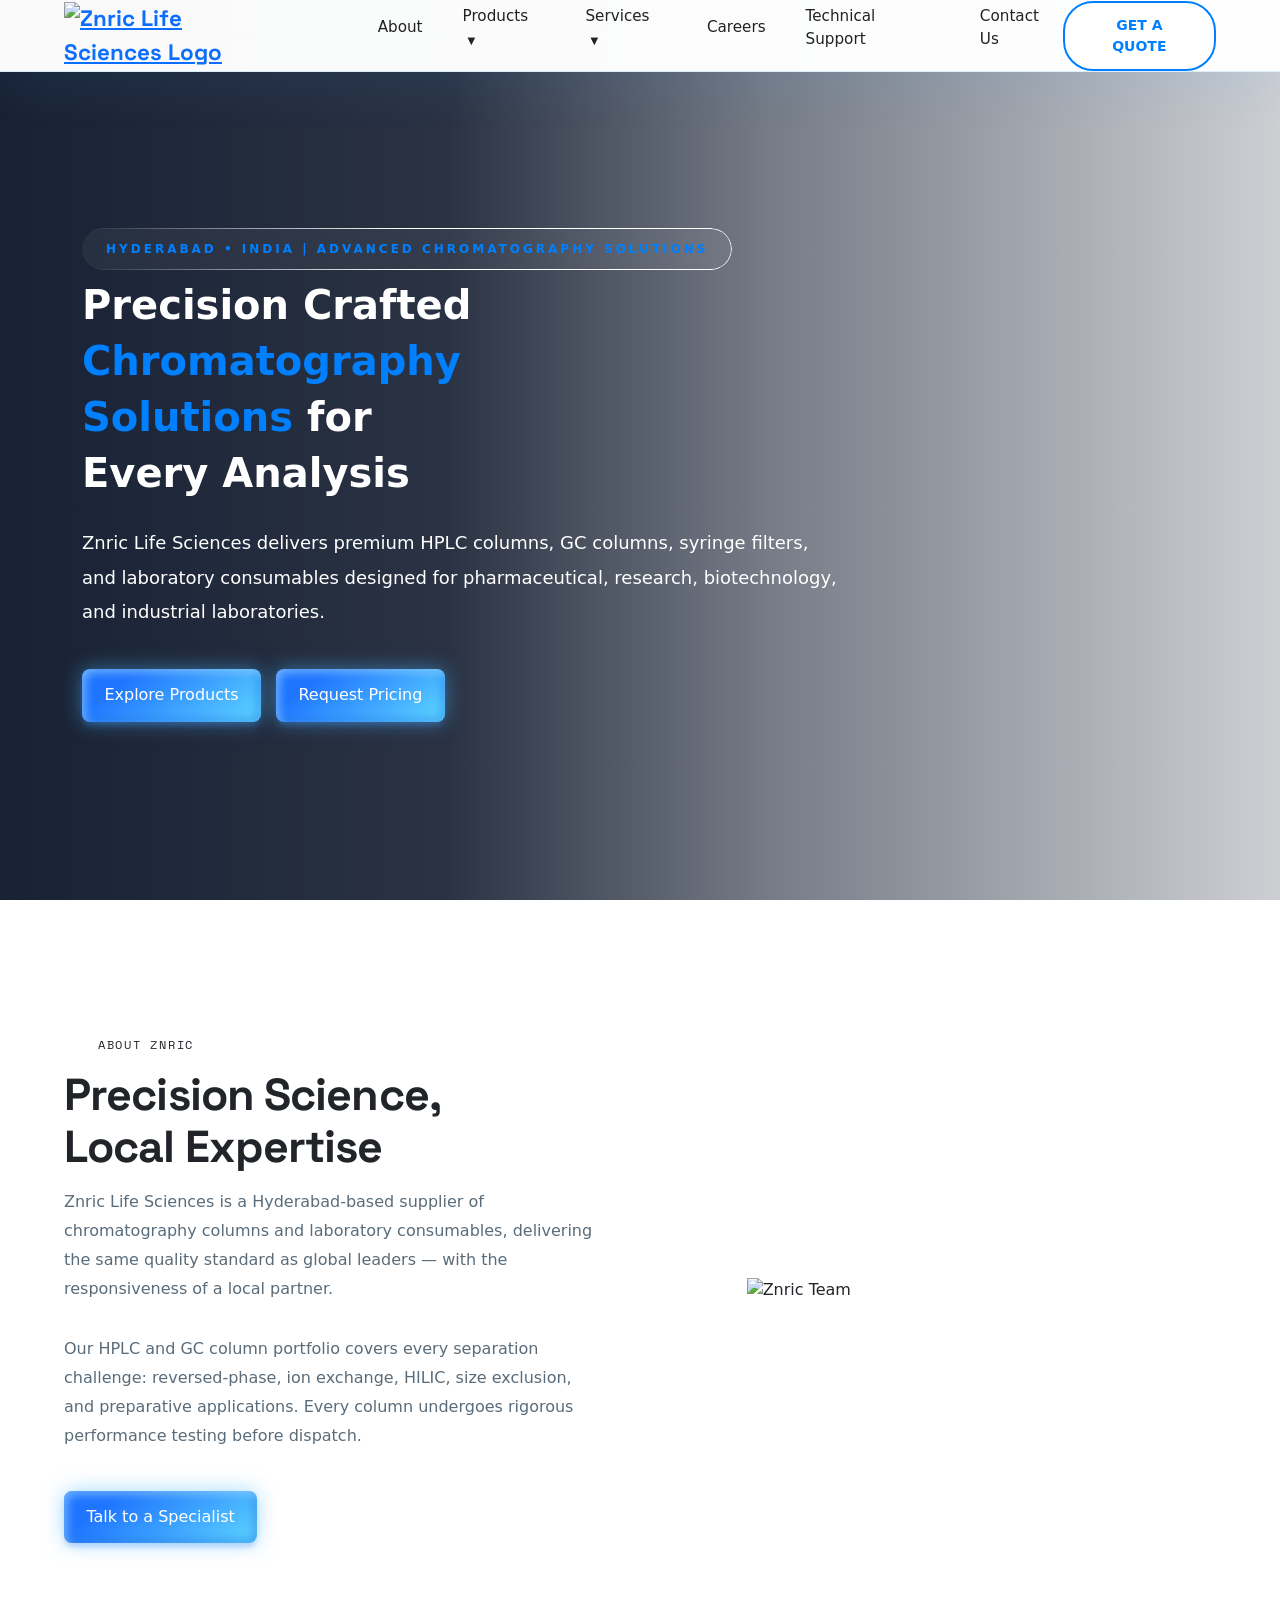
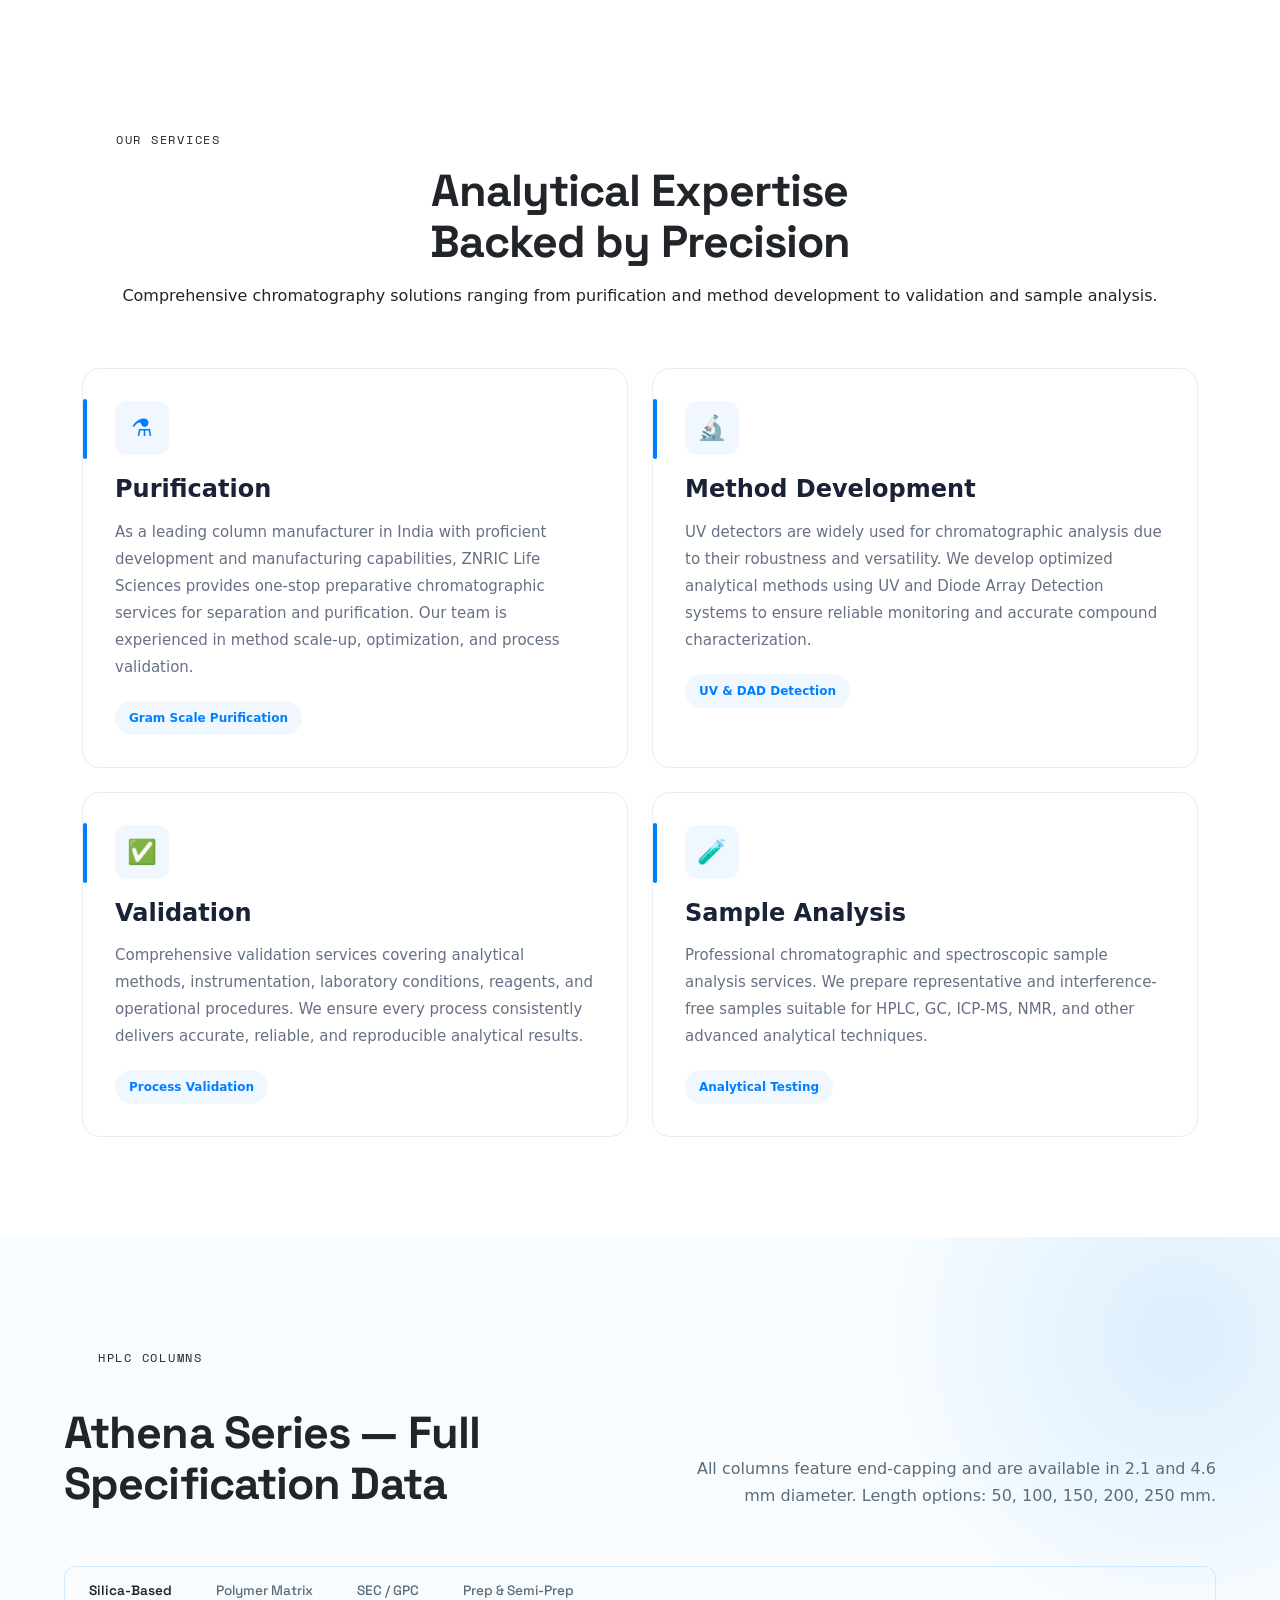
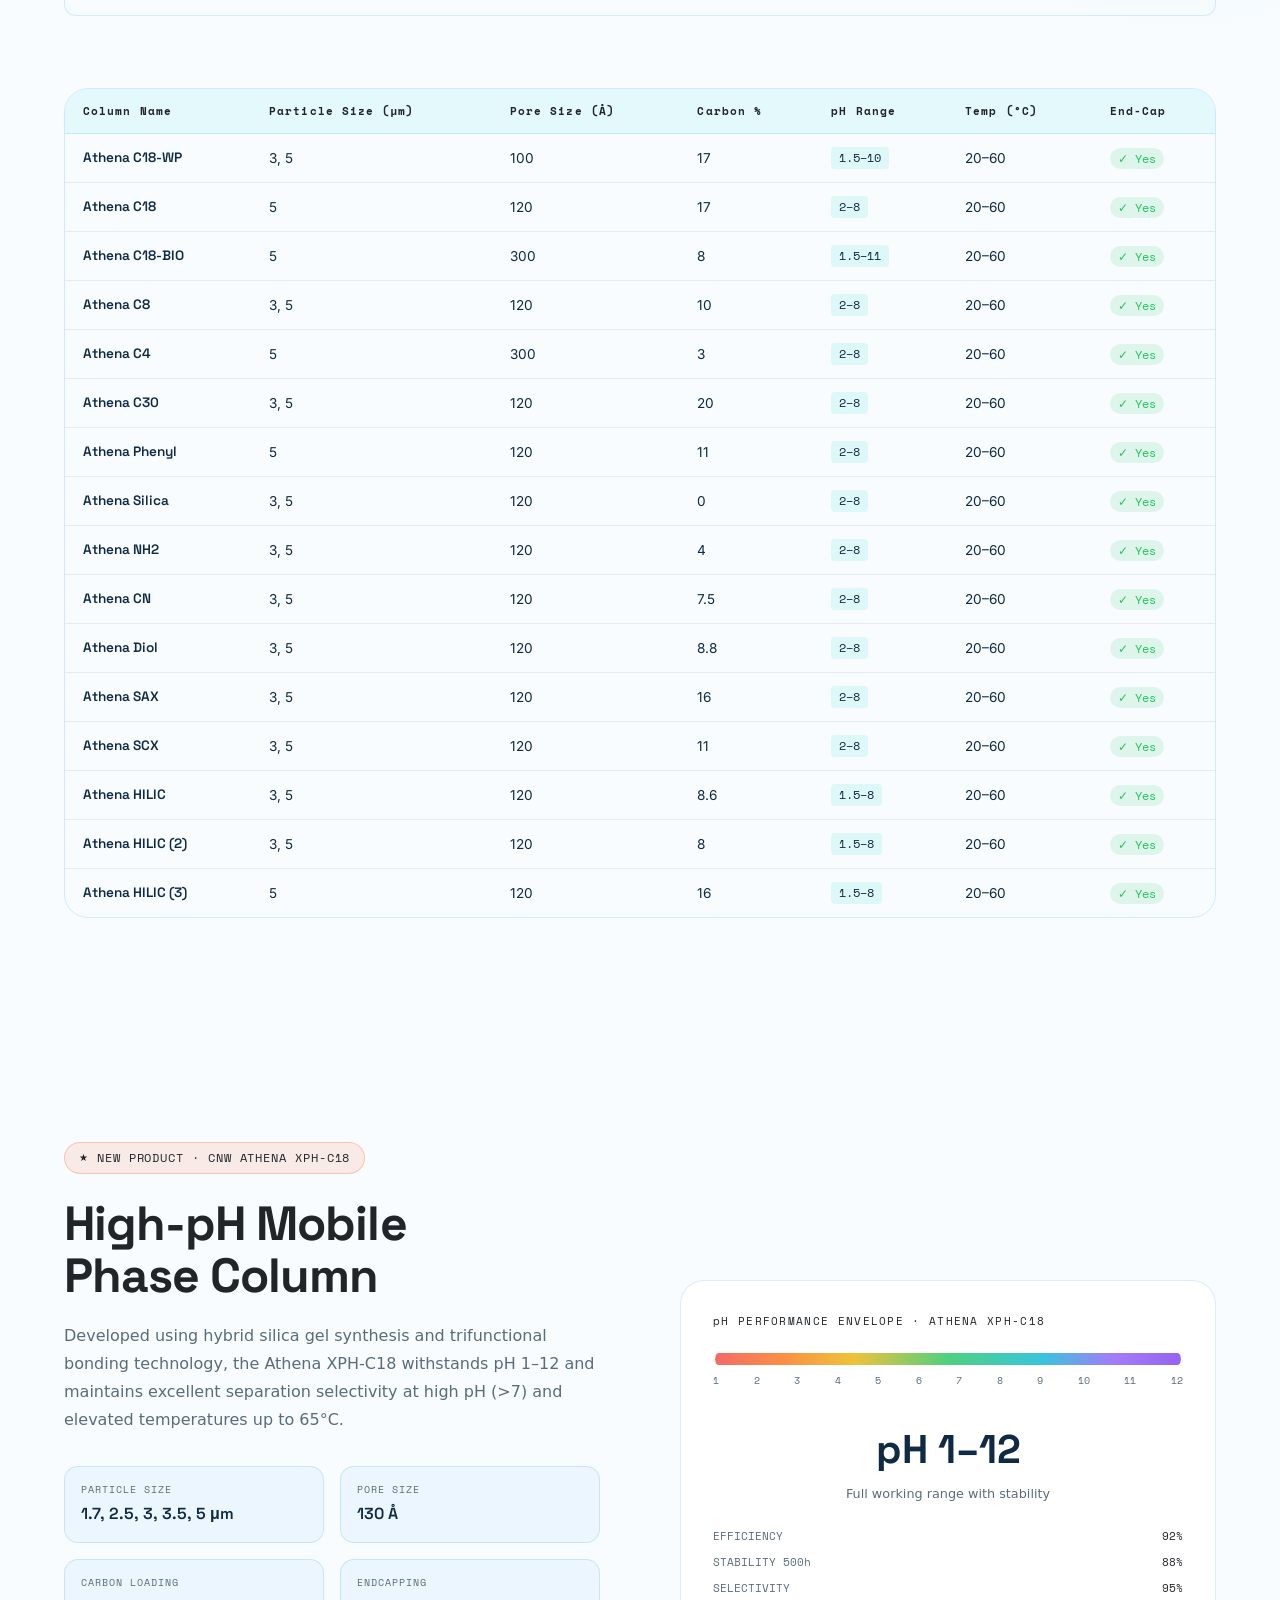
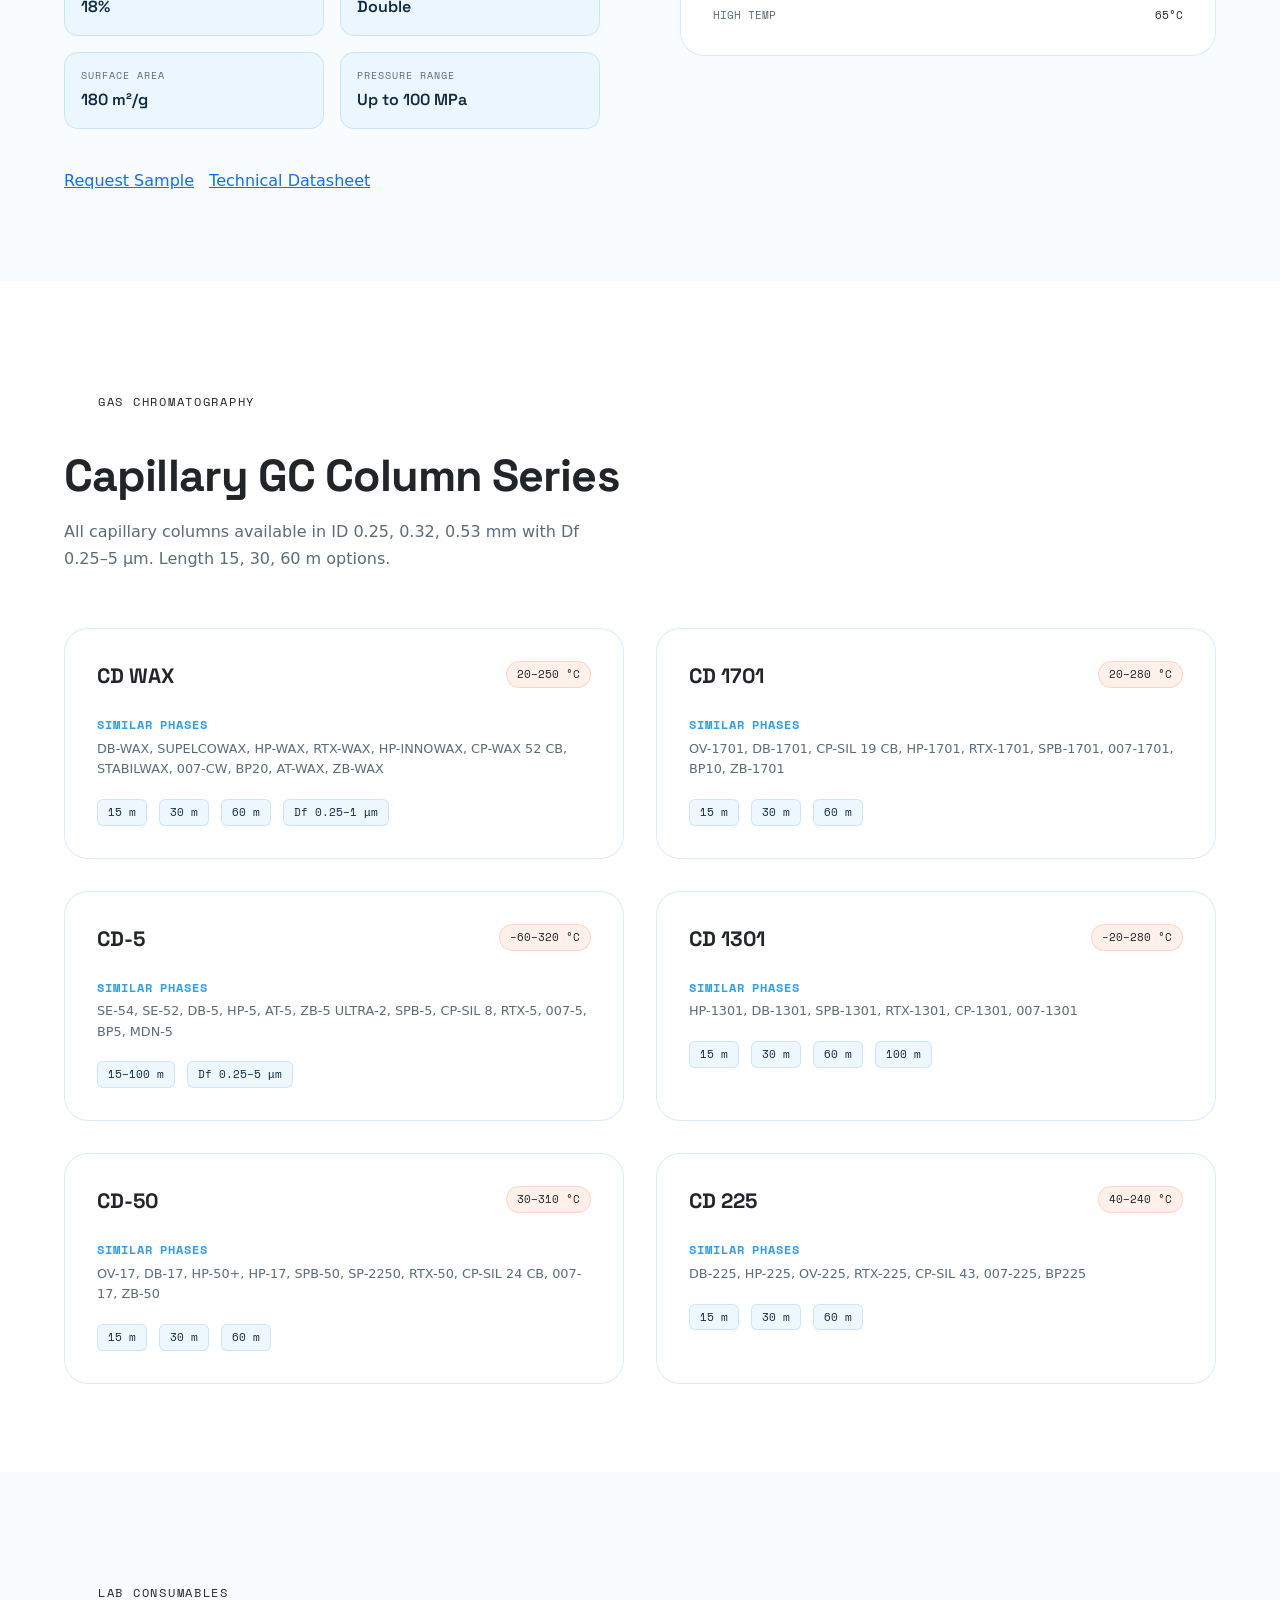
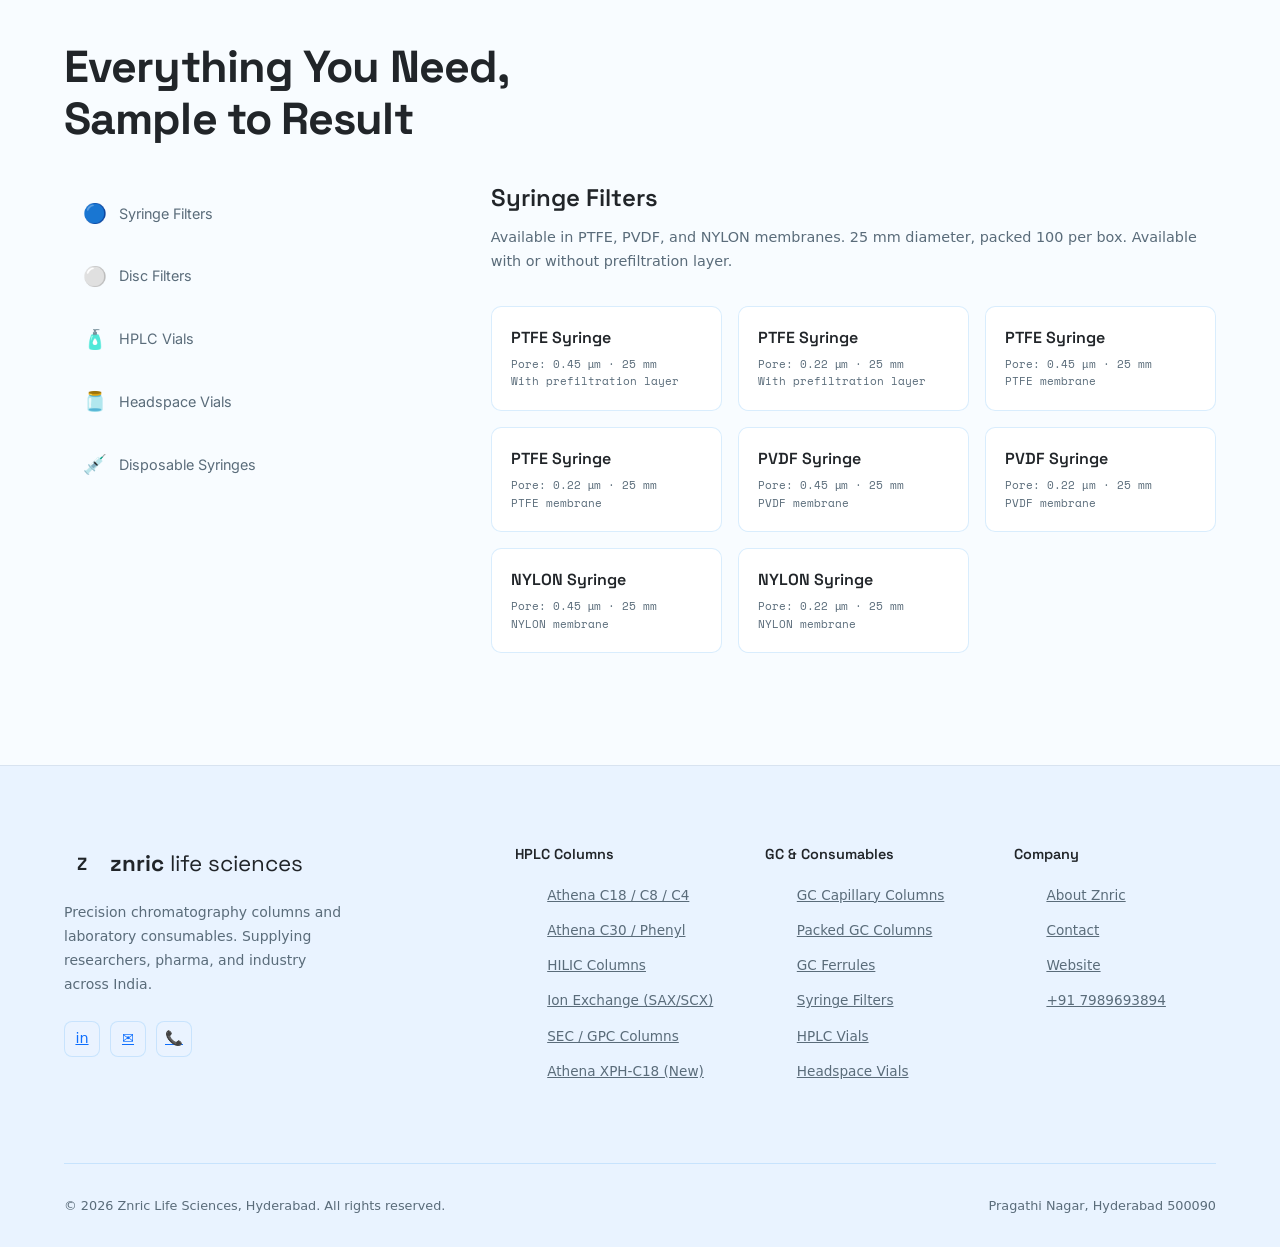
==== commit 26d1b758: "Add files via upload" ====
--- a/index.html
+++ b/index.html
@@ -8,26 +8,78 @@
 <link rel="preconnect" href="https://fonts.googleapis.com">
 <link href="https://fonts.googleapis.com/css2?family=Space+Grotesk:wght@300;400;500;600;700&family=Inter:wght@300;400;500;600&family=Space+Mono:wght@400;700&display=swap" rel="stylesheet">
 <link rel="stylesheet" href="style.css">
+<link href="https://cdn.jsdelivr.net/npm/bootstrap@5.0.2/dist/css/bootstrap.min.css" rel="stylesheet" integrity="sha384-EVSTQN3/azprG1Anm3QDgpJLIm9Nao0Yz1ztcQTwFspd3yD65VohhpuuCOmLASjC" crossorigin="anonymous">
 </head>
 <body>
 
 <!-- NAV -->
 <nav id="navbar">
-  <div class="nav-logo">
-    <div class="z-mark">Z</div>
-    <span>znric <span style="color:var(--teal);font-weight:400;">life sciences</span></span>
-  </div>
-  <ul class="nav-links">
-    <li><a href="#products">Products</a></li>
-    <li><a href="#spotlight">New</a></li>
-    <li><a href="#gc-section">GC Columns</a></li>
-    <li><a href="#consumables">Consumables</a></li>
-    <li><a href="#about">About</a></li>
-  </ul>
-  <a href="#contact" class="nav-cta">Get a Quote</a>
-  <button class="nav-hamburger" id="hamburger" aria-label="Menu">
-    <span></span><span></span><span></span>
-  </button>
+    <div class="nav-logo">
+        <a href="index.html">
+            <img src="./imgs/logo-color.png" alt="Znric Life Sciences Logo" class="logo-img" width="60%">
+        </a>
+    </div>
+
+    <ul class="nav-links">
+        <li><a href="about.html">About</a></li>
+
+        <li class="dropdown">
+            <a href="#">Products <span class="arrow">▼</span></a>
+
+            <ul class="submenu">
+                <li><a href="alpha_serv.html">Alpha Service</a></li>
+                <li><a href="product2.html">Product 2</a></li>
+                <li><a href="product3.html">Product 3</a></li>
+                <li><a href="product4.html">Product 4</a></li>
+            </ul>
+        </li>
+
+        <li class="dropdown">
+            <a href="#services">Services <span class="arrow">▼</span></a>
+            <ul class="submenu">
+                <li><a href="#purification">Purification</a></li>
+                <li><a href="#method-development">Method Development</a></li>
+                <li><a href="#validation">Validation</a></li>
+                <li><a href="#sample-analysis">Sample Analysis</a></li>
+            </ul>
+        </li>
+        <li><a href="careers.html">Careers</a></li>
+        <li><a href="technical-support.html">Technical Support</a></li>
+        <li><a href="contact_us.html">Contact Us</a></li>
+    </ul>
+
+    <a href="contact_us.html" class="blob-btn">
+    Get a Quote
+    <span class="blob-btn__inner">
+        <span class="blob-btn__blobs">
+            <span class="blob-btn__blob"></span>
+            <span class="blob-btn__blob"></span>
+            <span class="blob-btn__blob"></span>
+            <span class="blob-btn__blob"></span>
+        </span>
+    </span>
+  </a>
+
+<svg xmlns="http://www.w3.org/2000/svg" version="1.1" style="display:none;">
+    <defs>
+        <filter id="goo">
+            <feGaussianBlur in="SourceGraphic" stdDeviation="10" result="blur" />
+            <feColorMatrix in="blur" mode="matrix"
+                values="1 0 0 0 0
+                        0 1 0 0 0
+                        0 0 1 0 0
+                        0 0 0 18 -7"
+                result="goo" />
+            <feBlend in="SourceGraphic" in2="goo" />
+        </filter>
+    </defs>
+</svg>
+
+    <button class="nav-hamburger" id="hamburger" aria-label="Menu">
+        <span></span>
+        <span></span>
+        <span></span>
+    </button>
 </nav>
 
 <div class="mobile-nav" id="mobileNav">
@@ -39,131 +91,169 @@
   <a href="#contact" onclick="closeMobileNav()">Get a Quote</a>
 </div>
 
-<!-- HERO -->
-<section id="hero">
-  <canvas id="hero-canvas"></canvas>
-
-  <div class="hero-content reveal">
-    <div class="hero-eyebrow">HYDERABAD · INDIA &nbsp;|&nbsp; PRECISION CHROMATOGRAPHY</div>
-    <h1 class="hero-h1">
-      Where <em>Science</em><br>
-      Meets Separation<br>
-      Precision.
-    </h1>
-    <p class="hero-desc">
-      Znric Life Sciences supplies premium HPLC columns, GC columns, syringe filters, and lab consumables — engineered for research, pharmaceutical, and industrial analysis.
-    </p>
-    <div class="hero-actions">
-      <a href="#products" class="btn-primary">
-        Explore Columns
-        <svg width="16" height="16" viewBox="0 0 16 16" fill="none"><path d="M3 8h10M9 4l4 4-4 4" stroke="currentColor" stroke-width="1.5" stroke-linecap="round" stroke-linejoin="round"/></svg>
-      </a>
-      <a href="#contact" class="btn-ghost">Request Pricing</a>
-    </div>
-    <div class="hero-stats">
-      <div class="hero-stat reveal reveal-delay-1">
-        <span class="counter" data-target="50">0</span>
-        <p>Column variants</p>
-      </div>
-      <div class="hero-stat reveal reveal-delay-2">
-        <span class="counter" data-target="500">0</span>
-        <p>Hours lifetime tested</p>
-      </div>
-      <div class="hero-stat reveal reveal-delay-3">
-        <span class="counter" data-target="12">0</span>
-        <p>pH range support</p>
-      </div>
-    </div>
-  </div>
-
-  <div class="hero-visual reveal reveal-delay-2">
-    <div class="readout-card">
-      <div class="readout-header">
-        <div class="readout-title">COLUMN · ATHENA C18-WP · LIVE SPEC</div>
-        <div class="readout-live">ACTIVE</div>
-      </div>
-      <div class="readout-grid">
-        <div class="readout-cell">
-          <div class="rc-label">PARTICLE SIZE</div>
-          <div class="rc-value">3<span class="rc-unit">μm / 5μm</span></div>
-        </div>
-        <div class="readout-cell">
-          <div class="rc-label">PORE SIZE</div>
-          <div class="rc-value">100<span class="rc-unit">Å</span></div>
-        </div>
-        <div class="readout-cell">
-          <div class="rc-label">CARBON CONTENT</div>
-          <div class="rc-value">17<span class="rc-unit">%</span></div>
-        </div>
-        <div class="readout-cell">
-          <div class="rc-label">pH RANGE</div>
-          <div class="rc-value">1.5<span class="rc-unit">–10</span></div>
-        </div>
-        <div class="readout-cell">
-          <div class="rc-label">TEMP RANGE</div>
-          <div class="rc-value">20–60<span class="rc-unit">°C</span></div>
-        </div>
-        <div class="readout-cell">
-          <div class="rc-label">END-CAPPED</div>
-          <div class="rc-value" style="color:var(--teal)">Yes</div>
-        </div>
-      </div>
-      <div class="readout-chart" id="heroChart"></div>
-      <div class="readout-footer">
-        <div class="readout-badge">HPLC ANALYTICAL</div>
-        <div style="font-family:var(--ff-mono);font-size:0.65rem;color:var(--muted);">Diameter 2.1 / 4.6 mm</div>
-      </div>
-    </div>
-  </div>
-
-  <div class="scroll-indicator">
-    <div class="arrow"></div>
-    SCROLL
-  </div>
+<section id="hero" class="hero_sec">
+
+    <div class="hero-overlay"></div>
+
+    <div class="container">
+        <div class="row">
+
+            <div class="col-lg-12">
+
+                <div class="hero-content">
+
+                    <div class="hero-eyebrow">
+                        HYDERABAD • INDIA | ADVANCED CHROMATOGRAPHY SOLUTIONS
+                    </div>
+
+                    <h1 class="hero-h1">
+                      Precision Crafted <span>Chromatography Solutions</span> for <br>Every Analysis
+        
+                    </h1>
+
+                    <p class="hero-desc">
+                        Znric Life Sciences delivers premium HPLC columns, GC columns,
+                        syringe filters, and laboratory consumables designed for
+                        pharmaceutical, research, biotechnology, and industrial laboratories.
+                    </p>
+
+                    <div class="hero-actions">
+                        <a href="#products" class="btn-donate">
+                            Explore Products
+                        </a>
+
+                        <a href="#contact" class="btn-donate">
+                            Request Pricing
+                        </a>
+                    </div>
+
+                </div>
+
+            </div>
+
+        </div>
+    </div>
+
 </section>
 
-<!-- PRODUCT CATEGORIES -->
-<section id="categories">
-  <div class="section-eyebrow">PRODUCT RANGE</div>
-  <h2 class="section-title">Complete Analytical<br>Column Portfolio</h2>
-  <div class="categories-grid">
-    <div class="cat-card featured reveal" onclick="document.getElementById('products').scrollIntoView({behavior:'smooth'})">
-      <div class="cat-icon">⚗️</div>
-      <h3>HPLC Analytical Columns</h3>
-      <p>Silica-based columns including C18, C8, C4, C30, Phenyl, Silica, NH2, CN, Diol, SAX, SCX, and HILIC phases. Particle sizes 3–5 μm.</p>
-      <div class="cat-count">16 COLUMN TYPES · ATHENA SERIES</div>
-    </div>
-    <div class="cat-card reveal reveal-delay-1" onclick="document.getElementById('products').scrollIntoView({behavior:'smooth'})">
-      <div class="cat-icon">🧬</div>
-      <h3>Polymer Matrix Columns</h3>
-      <p>CNWSep reverse phase, sugar & organic acid separation, and ion exchange columns for complex matrices.</p>
-      <div class="cat-count">CNWSep SERIES · 20+ VARIANTS</div>
-    </div>
-    <div class="cat-card reveal reveal-delay-2" onclick="document.getElementById('products').scrollIntoView({behavior:'smooth'})">
-      <div class="cat-icon">🔬</div>
-      <h3>SEC / GPC Columns</h3>
-      <p>CruxPoly and ElfPoly polymer matrix SEC columns, plus CNWGel silica SEC columns for molecular weight distribution.</p>
-      <div class="cat-count">T100–TMIX · pH 1–14</div>
-    </div>
-    <div class="cat-card reveal reveal-delay-3" onclick="document.getElementById('gc-section').scrollIntoView({behavior:'smooth'})">
-      <div class="cat-icon">🌡️</div>
-      <h3>GC Capillary Columns</h3>
-      <p>Wax, 225, 1701, 1301, CD-50, CD-35, CD-5 phases. Wide temperature ranges from −60°C to 320°C.</p>
-      <div class="cat-count">CD SERIES · 7 PHASES</div>
-    </div>
-    <div class="cat-card reveal reveal-delay-1" onclick="document.getElementById('consumables').scrollIntoView({behavior:'smooth'})">
-      <div class="cat-icon">🧪</div>
-      <h3>Syringe Filters</h3>
-      <p>PTFE, PVDF, and NYLON membranes in 0.22 μm and 0.45 μm pore sizes. 25 mm diameter, 100/box.</p>
-      <div class="cat-count">3 MEMBRANE TYPES · 8 VARIANTS</div>
-    </div>
-    <div class="cat-card reveal reveal-delay-2" onclick="document.getElementById('consumables').scrollIntoView({behavior:'smooth'})">
-      <div class="cat-icon">📦</div>
-      <h3>Lab Consumables</h3>
-      <p>HPLC vials, crimp & screw caps, mobile phase filtration assemblies, headspace vials, disposable syringes, and mechanical pipettes.</p>
-      <div class="cat-count">FULL CONSUMABLES RANGE</div>
-    </div>
-  </div>
+<!-- ABOUT / WHY ZNRIC -->
+<section id="about">
+  <div class="about-grid">
+    <div class="reveal">
+      <div class="section-eyebrow">ABOUT ZNRIC</div>
+      <h2 class="section-title">Precision Science,<br>Local Expertise</h2>
+      <p style="color:var(--muted);line-height:1.8;margin-bottom:2rem;max-width:540px;">
+        Znric Life Sciences is a Hyderabad-based supplier of chromatography columns and laboratory consumables, delivering the same quality standard as global leaders — with the responsiveness of a local partner.
+      </p>
+      <p style="color:var(--muted);line-height:1.8;max-width:540px;">
+        Our HPLC and GC column portfolio covers every separation challenge: reversed-phase, ion exchange, HILIC, size exclusion, and preparative applications. Every column undergoes rigorous performance testing before dispatch.
+      </p>
+      <div class="hero-actions" style="margin-top:2.5rem;">
+        <a href="#contact" class="btn-donate">Talk to a Specialist</a>
+      </div>
+    </div>
+    <div class="about-right">
+      <img src="./imgs/about_us.jpg" alt="Znric Team" class="brs-10 about-img reveal reveal-delay-1">
+    </div>
+  </div>
+</section>
+
+<!-- SERVICES SECTION -->
+<section id="services" class="services-section">
+
+    <div class="container">
+
+        <div class="text-center">
+
+            <div class="section-eyebrow">
+                OUR SERVICES
+            </div>
+
+            <h2 class="section-title">
+                Analytical Expertise <br>
+                Backed by Precision
+            </h2>
+
+            <p class="section-desc">
+                Comprehensive chromatography solutions ranging from purification and method development to validation and sample analysis.
+            </p>
+
+        </div>
+
+        <div class="services-grid">
+
+            <!-- Purification -->
+            <div class="service-card" id="purification">
+                <div class="service-icon">
+                    ⚗️
+                </div>
+
+                <h3>Purification</h3>
+
+                <p>
+                    As a leading column manufacturer in India with proficient development and manufacturing capabilities, ZNRIC Life Sciences provides one-stop preparative chromatographic services for separation and purification. Our team is experienced in method scale-up, optimization, and process validation.
+                </p>
+
+                <div class="service-tag">
+                    Gram Scale Purification
+                </div>
+            </div>
+
+            <!-- Method Development -->
+            <div class="service-card" id="method-development">
+                <div class="service-icon">
+                    🔬
+                </div>
+
+                <h3>Method Development</h3>
+
+                <p>
+                    UV detectors are widely used for chromatographic analysis due to their robustness and versatility. We develop optimized analytical methods using UV and Diode Array Detection systems to ensure reliable monitoring and accurate compound characterization.
+                </p>
+
+                <div class="service-tag">
+                    UV & DAD Detection
+                </div>
+            </div>
+
+            <!-- Validation -->
+            <div class="service-card" id="validation">
+                <div class="service-icon">
+                    ✅
+                </div>
+
+                <h3>Validation</h3>
+
+                <p>
+                    Comprehensive validation services covering analytical methods, instrumentation, laboratory conditions, reagents, and operational procedures. We ensure every process consistently delivers accurate, reliable, and reproducible analytical results.
+                </p>
+
+                <div class="service-tag">
+                    Process Validation
+                </div>
+            </div>
+
+            <!-- Sample Analysis -->
+            <div class="service-card" id="sample-analysis">
+                <div class="service-icon">
+                    🧪
+                </div>
+
+                <h3>Sample Analysis</h3>
+
+                <p>
+                    Professional chromatographic and spectroscopic sample analysis services. We prepare representative and interference-free samples suitable for HPLC, GC, ICP-MS, NMR, and other advanced analytical techniques.
+                </p>
+
+                <div class="service-tag">
+                    Analytical Testing
+                </div>
+            </div>
+
+        </div>
+
+    </div>
+
 </section>
 
 <!-- HPLC PRODUCTS DEEP DIVE -->
@@ -625,132 +715,6 @@
   </div>
 </section>
 
-<!-- ABOUT / WHY ZNRIC -->
-<section id="about">
-  <div class="about-grid">
-    <div class="reveal">
-      <div class="section-eyebrow">ABOUT ZNRIC</div>
-      <h2 class="section-title">Precision Science,<br>Local Expertise</h2>
-      <p style="color:var(--muted);line-height:1.8;margin-bottom:2rem;max-width:540px;">
-        Znric Life Sciences is a Hyderabad-based supplier of chromatography columns and laboratory consumables, delivering the same quality standard as global leaders — with the responsiveness of a local partner.
-      </p>
-      <p style="color:var(--muted);line-height:1.8;max-width:540px;">
-        Our HPLC and GC column portfolio covers every separation challenge: reversed-phase, ion exchange, HILIC, size exclusion, and preparative applications. Every column undergoes rigorous performance testing before dispatch.
-      </p>
-      <div class="hero-actions" style="margin-top:2.5rem;">
-        <a href="#contact" class="btn-primary">Talk to a Specialist</a>
-      </div>
-    </div>
-    <div class="about-right">
-      <div class="feature-block reveal">
-        <div class="feature-icon">🎯</div>
-        <div>
-          <h4>Performance Tested</h4>
-          <p>Each column verified for efficiency, peak symmetry, and retention before delivery.</p>
-        </div>
-      </div>
-      <div class="feature-block reveal reveal-delay-1">
-        <div class="feature-icon">🧪</div>
-        <div>
-          <h4>Full Phase Range</h4>
-          <p>C18 to HILIC, ion exchange to SEC — one supplier for your entire analytical workflow.</p>
-        </div>
-      </div>
-      <div class="feature-block reveal reveal-delay-2">
-        <div class="feature-icon">📦</div>
-        <div>
-          <h4>Rapid Local Supply</h4>
-          <p>Hyderabad-based with fast dispatch across India. Same quality, shorter lead times.</p>
-        </div>
-      </div>
-      <div class="feature-block reveal reveal-delay-3">
-        <div class="feature-icon">🤝</div>
-        <div>
-          <h4>Technical Support</h4>
-          <p>Expert guidance on column selection, method development, and troubleshooting.</p>
-        </div>
-      </div>
-    </div>
-  </div>
-</section>
-
-<!-- CONTACT -->
-<section id="contact">
-  <div class="contact-inner">
-    <div class="reveal">
-      <div class="section-eyebrow">CONTACT US</div>
-      <h2 class="section-title">Get in Touch</h2>
-      <p class="section-sub" style="margin-bottom:3rem;">Request a quote, technical specifications, or talk to a chromatography specialist.</p>
-      <div class="contact-info">
-        <div class="contact-item">
-          <div class="ci-icon">📍</div>
-          <div>
-            <h4>ADDRESS</h4>
-            <p>2nd Floor, H.no: 6-134/8/A/1, Plot No. 8,<br>Pragathinagar Road, Near Silpa Paradise,<br>Pragathi Nagar, Hyderabad 500090</p>
-          </div>
-        </div>
-        <div class="contact-item">
-          <div class="ci-icon">📞</div>
-          <div>
-            <h4>PHONE</h4>
-            <p><a href="tel:+917989693894">+91 7989693894</a></p>
-          </div>
-        </div>
-        <div class="contact-item">
-          <div class="ci-icon">🌐</div>
-          <div>
-            <h4>WEBSITE</h4>
-            <p><a href="https://www.znric-lifesciences.com" target="_blank">www.znric-lifesciences.com</a></p>
-          </div>
-        </div>
-      </div>
-    </div>
-
-    <div class="cta-block reveal reveal-delay-1">
-      <h3>Request a Quote</h3>
-      <p>Tell us what you need and we'll respond within one business day with pricing and availability.</p>
-      <div class="cta-form">
-        <div class="form-row">
-          <div class="form-field">
-            <label>NAME</label>
-            <input type="text" placeholder="Dr. / Mr. / Ms.">
-          </div>
-          <div class="form-field">
-            <label>ORGANISATION</label>
-            <input type="text" placeholder="Lab / Institute / Company">
-          </div>
-        </div>
-        <div class="form-field">
-          <label>EMAIL</label>
-          <input type="email" placeholder="you@example.com">
-        </div>
-        <div class="form-field">
-          <label>PRODUCT OF INTEREST</label>
-          <select>
-            <option value="">Select a product category</option>
-            <option>Athena HPLC Columns</option>
-            <option>CNWSep Polymer Columns</option>
-            <option>SEC / GPC Columns</option>
-            <option>GC Capillary Columns</option>
-            <option>Athena XPH-C18 (New)</option>
-            <option>Syringe Filters</option>
-            <option>HPLC Vials & Consumables</option>
-            <option>Multiple Products</option>
-          </select>
-        </div>
-        <div class="form-field">
-          <label>MESSAGE</label>
-          <textarea placeholder="Describe your application, column dimensions needed, or any questions..."></textarea>
-        </div>
-        <button class="btn-primary" style="width:100%;justify-content:center;" onclick="handleSubmit(event)">
-          Send Request
-          <svg width="16" height="16" viewBox="0 0 16 16" fill="none"><path d="M2 8h12M9 4l4 4-4 4" stroke="currentColor" stroke-width="1.5" stroke-linecap="round" stroke-linejoin="round"/></svg>
-        </button>
-      </div>
-    </div>
-  </div>
-</section>
-
 <!-- FOOTER -->
 <footer>
   <div class="footer-top">
@@ -804,5 +768,9 @@
   </div>
 </footer>
 <script src="script.js" defer></script>
+<script src="https://cdn.jsdelivr.net/npm/bootstrap@5.0.2/dist/js/bootstrap.bundle.min.js" integrity="sha384-MrcW6ZMFYlzcLA8Nl+NtUVF0sA7MsXsP1UyJoMp4YLEuNSfAP+JcXn/tWtIaxVXM" crossorigin="anonymous"></script>
+ 
+ 
+
 </body>
 </html>
--- a/style.css
+++ b/style.css
@@ -1,3 +1,10 @@
+/* Disable Text Selection */
+body{
+user-select:none;
+-webkit-user-select:none;
+-moz-user-select:none;
+-ms-user-select:none;
+}
 /* ═══════════════════════════════════════════
    TOKENS
 ═══════════════════════════════════════════ */
@@ -47,6 +54,73 @@
 /* ═══════════════════════════════════════════
    NAV
 ═══════════════════════════════════════════ */
+
+
+
+.nav-links {
+    display: flex;
+    align-items: center;
+    gap: 30px;
+    list-style: none;
+}
+
+.nav-links li {
+    position: relative;
+}
+
+.nav-links li a {
+    text-decoration: none;
+    color: #222;
+    font-weight: 500;
+    display: block;
+    padding: 10px 0;
+}
+
+/* Dropdown */
+.submenu {
+    position: absolute;
+    top: 100%;
+    left: 0;
+    min-width: 220px;
+    background: #fff;
+    border-radius: 10px;
+    padding: 10px 0;
+    list-style: none;
+    box-shadow: 0 10px 30px rgba(0,0,0,.1);
+    opacity: 0;
+    visibility: hidden;
+    transform: translateY(10px);
+    transition: all .3s ease;
+    z-index: 999;
+    margin-top: 15px;
+}
+
+.submenu li {
+    width: 100%;
+}
+
+.submenu li a {
+    padding: 12px 20px;
+    color: #333;
+    transition: .3s;
+}
+
+.submenu li a:hover {
+    background: #f5f5f5;
+    color: #0077ff;
+}
+
+/* Show Dropdown on Hover */
+.dropdown:hover .submenu {
+    opacity: 1;
+    visibility: visible;
+    transform: translateY(0);
+}
+
+.arrow {
+    font-size: 10px;
+    margin-left: 5px;
+}
 nav {
   position: fixed; top: 0; left: 0; right: 0; z-index: 1000;
   padding: 0 5vw;
@@ -122,250 +196,166 @@
 /* ═══════════════════════════════════════════
    HERO
 ═══════════════════════════════════════════ */
-#hero {
-  min-height: 100vh;
-  padding: 72px 5vw 0;
-  display: grid;
-  grid-template-columns: 1fr 1fr;
-  align-items: center;
-  gap: 4rem;
-  position: relative;
-  overflow: hidden;
-  background: radial-gradient(circle at top left, rgba(47,157,243,0.12), transparent 35%), radial-gradient(circle at bottom right, rgba(255,155,91,0.08), transparent 40%);
-}
-
-/* animated dot grid canvas */
-#hero-canvas {
-  position: absolute; inset: 0;
-  opacity: 0.35;
-  pointer-events: none;
-}
-
-.hero-content {
-  position: relative; z-index: 2;
-  padding: 4rem 0;
-}
-
-.hero-eyebrow {
-  display: inline-flex; align-items: center; gap: 10px;
-  padding: 6px 14px;
-  border: 1px solid var(--border);
-  border-radius: 100px;
-  font-size: 0.75rem; font-weight: 500;
-  color: var(--teal);
-  font-family: var(--ff-mono);
-  letter-spacing: 0.08em;
-  margin-bottom: 2rem;
-  background: rgba(0,212,200,0.06);
-}
-
-.hero-eyebrow::before {
-  content: '';
-  width: 6px; height: 6px;
-  background: var(--teal);
-  border-radius: 50%;
-  animation: pulse 2s infinite;
-}
-
-@keyframes pulse {
-  0%, 100% { opacity: 1; transform: scale(1); }
-  50% { opacity: 0.5; transform: scale(0.8); }
+.hero_sec{
+    position:relative;
+    min-height:100vh;
+    background:url('./imgs/banner_im.jpg') center center/cover no-repeat;
+    display:flex;
+    align-items:center;
+    overflow:hidden;
+}
+
+.hero-overlay{
+    position:absolute;
+    inset:0;
+    background:linear-gradient(
+        90deg,
+        rgba(5,15,35,.92) 0%,
+        rgba(5,15,35,.85) 35%,
+        rgba(5,15,35,.55) 60%,
+        rgba(5,15,35,.20) 100%
+    );
+}
+
+.hero-content{
+    position:relative;
+    z-index:2;
+    padding-top: 50px;
+}
+
+.hero-eyebrow{
+    position: relative;
+    display: inline-block;
+    padding: 12px 24px;
+    border-radius: 50px;
+    color: #0080ff;
+    font-size: 12px;
+    font-weight: 600;
+    letter-spacing: 3px;
+    text-transform: uppercase;
+    background: rgba(255,255,255,0.05);
+    backdrop-filter: blur(15px);
+    overflow: hidden;
+    z-index: 1;
+}
+
+.hero-eyebrow::before{
+    content:"";
+    position:absolute;
+    inset:0;
+    border-radius:50px;
+    padding:1px;
+    background:linear-gradient(
+        90deg,
+        transparent,
+        #FFFFFF,
+        #FFFFFF,
+        #FFFFFF,
+        transparent
+    );
+    background-size:200% 100%;
+    animation:borderMove 4s linear infinite;
+
+    -webkit-mask:
+        linear-gradient(#fff 0 0) content-box,
+        linear-gradient(#fff 0 0);
+    -webkit-mask-composite:xor;
+    mask-composite:exclude;
+}
+
+@keyframes borderMove{
+    from{background-position:200% 0;}
+    to{background-position:-200% 0;}
 }
 
 .hero-h1 {
-  font-family: var(--ff-display);
-  font-size: clamp(2.6rem, 5vw, 4.2rem);
-  font-weight: 700;
-  line-height: 1.1;
-  letter-spacing: -0.02em;
-  margin-bottom: 1.5rem;
-}
-
-.hero-h1 em {
-  font-style: normal;
-  color: var(--teal);
-  position: relative;
-}
-
-.hero-desc {
-  font-size: 1.05rem;
-  color: var(--muted);
-  max-width: 480px;
-  line-height: 1.7;
-  margin-bottom: 2.5rem;
-}
-
-.hero-actions {
-  display: flex; gap: 1rem; flex-wrap: wrap;
-}
-
-.btn-primary {
-  padding: 14px 28px;
-  background: var(--teal);
-  color: var(--navy);
-  border-radius: 10px;
-  font-family: var(--ff-display);
-  font-weight: 600; font-size: 0.95rem;
-  transition: all 0.2s;
-  display: inline-flex; align-items: center; gap: 8px;
-  border: none; cursor: pointer;
-}
-
-.btn-primary:hover { background: #00bfb4; transform: translateY(-2px); box-shadow: 0 12px 30px rgba(0,212,200,0.25); }
-
-.btn-ghost {
-  padding: 14px 28px;
-  border: 1px solid var(--border);
-  color: var(--text);
-  border-radius: 10px;
-  font-family: var(--ff-display);
-  font-weight: 500; font-size: 0.95rem;
-  transition: all 0.2s;
-  display: inline-flex; align-items: center; gap: 8px;
-  background: none; cursor: pointer;
-}
-
-.btn-ghost:hover { border-color: var(--teal); color: var(--teal); }
-
-.hero-stats {
-  display: flex; gap: 2.5rem; margin-top: 3.5rem;
-  padding-top: 2.5rem;
-  border-top: 1px solid var(--border);
-}
-
-.hero-stat span {
-  display: block;
-  font-family: var(--ff-display);
-  font-size: 2rem; font-weight: 700;
-  color: var(--teal);
-}
-
-.hero-stat p {
-  font-size: 0.8rem; color: var(--muted); margin-top: 2px;
-}
-
-/* Hero right: instrument readout card */
-.hero-visual {
-  position: relative; z-index: 2;
-  display: flex; align-items: center; justify-content: center;
-}
-
-.readout-card {
-  background: var(--surface);
-  border: 1px solid var(--border);
-  border-radius: var(--radius-lg);
-  padding: 2rem;
-  width: 100%;
-  max-width: 480px;
-  position: relative;
-  overflow: hidden;
-  box-shadow: var(--shadow);
-}
-
-.readout-card::before {
-  content: '';
-  position: absolute; top: 0; left: 0; right: 0; height: 2px;
-  background: linear-gradient(90deg, var(--teal), var(--amber), var(--teal));
-  background-size: 200% 100%;
-  animation: shimmer 3s linear infinite;
-}
-
-@keyframes shimmer {
-  0% { background-position: 200% 0; }
-  100% { background-position: -200% 0; }
-}
-
-.readout-header {
-  display: flex; justify-content: space-between; align-items: center;
-  margin-bottom: 1.5rem;
-}
-
-.readout-title {
-  font-family: var(--ff-mono);
-  font-size: 0.7rem; color: var(--teal);
-  letter-spacing: 0.12em;
-}
-
-.readout-live {
-  display: flex; align-items: center; gap: 6px;
-  font-family: var(--ff-mono); font-size: 0.65rem; color: var(--muted);
-}
-
-.readout-live::before {
-  content: '';
-  width: 5px; height: 5px;
-  background: #22c55e; border-radius: 50%;
-  animation: pulse 1.5s infinite;
-}
-
-.readout-grid {
-  display: grid; grid-template-columns: 1fr 1fr; gap: 1px;
-  background: var(--border);
-  border: 1px solid var(--border);
-  border-radius: 10px;
-  overflow: hidden;
-  margin-bottom: 1.5rem;
-}
-
-.readout-cell {
-  background: rgba(47,157,243,0.08);
-  padding: 1rem;
-  transition: background 0.2s;
-}
-
-.readout-cell:hover { background: rgba(47,157,243,0.16); }
-
-.rc-label {
-  font-family: var(--ff-mono);
-  font-size: 0.62rem; color: var(--muted);
-  letter-spacing: 0.1em;
-  margin-bottom: 4px;
-}
-
-.rc-value {
-  font-family: var(--ff-display);
-  font-size: 1.1rem; font-weight: 600;
-  color: var(--text);
-}
-
-.rc-unit {
-  font-family: var(--ff-mono);
-  font-size: 0.65rem; color: var(--teal);
-  margin-left: 2px;
-}
-
-/* mini chart bars */
-.readout-chart {
-  display: flex; align-items: flex-end; gap: 4px; height: 48px;
-  margin-bottom: 1rem;
-}
-
-.chart-bar {
-  flex: 1;
-  background: rgba(0,212,200,0.25);
-  border-radius: 3px 3px 0 0;
-  transition: background 0.2s;
-  animation: barGrow 1s ease-out both;
-}
-
-.chart-bar:hover { background: var(--teal); }
-
-@keyframes barGrow {
-  from { transform: scaleY(0); transform-origin: bottom; }
-  to { transform: scaleY(1); transform-origin: bottom; }
-}
-
-.readout-footer {
-  display: flex; justify-content: space-between; align-items: center;
-}
-
-.readout-badge {
-  padding: 4px 10px;
-  background: rgba(0,212,200,0.1);
-  border: 1px solid var(--border);
-  border-radius: 100px;
-  font-size: 0.7rem; color: var(--teal);
-  font-family: var(--ff-mono);
+    line-height: 1.4;
+    font-weight: 800;
+    color: #fff;
+    margin-bottom: 25px;
+    width: 602px;
+}
+
+.hero-h1 span{
+    color:#0080ff;
+}
+
+.hero-desc{
+    font-size:18px;
+    line-height:1.9;
+    color: #FFFFFF;
+    margin-bottom:40px;
+    width: 762px;
+}
+
+.hero-actions{
+    display:flex;
+    gap:15px;
+    flex-wrap:wrap;
+}
+
+/* From Uiverse.io by Allyhere */ 
+.btn-donate {
+  --clr-font-main: hsla(0 0% 20% / 100);
+  --btn-bg-1: hsla(194 100% 69% / 1);
+  --btn-bg-2: hsla(217 100% 56% / 1);
+  --btn-bg-color: hsla(360 100% 100% / 1);
+  --radii: 0.5em;
+  cursor: pointer;
+  padding: 0.9em 1.4em;
+  min-width: 120px;
+  min-height: 44px;
+  font-size: var(--size, 1rem);
+  font-weight: 500;
+  transition: 0.8s;
+  background-size: 280% auto;
+  background-image: linear-gradient(
+    325deg,
+    var(--btn-bg-2) 0%,
+    var(--btn-bg-1) 55%,
+    var(--btn-bg-2) 90%
+  );
+  border: none;
+  border-radius: var(--radii);
+  color: var(--btn-bg-color);
+  box-shadow:
+    0px 0px 20px rgba(71, 184, 255, 0.5),
+    0px 5px 5px -1px rgba(58, 125, 233, 0.25),
+    inset 4px 4px 8px rgba(175, 230, 255, 0.5),
+    inset -4px -4px 8px rgba(19, 95, 216, 0.35);
+    text-decoration: none;
+}
+
+.btn-donate:hover {
+  background-position: right top;
+}
+
+.btn-donate:is(:focus, :focus-visible, :active) {
+  outline: none;
+  box-shadow:
+    0 0 0 3px var(--btn-bg-color),
+    0 0 0 6px var(--btn-bg-2);
+}
+
+@media (prefers-reduced-motion: reduce) {
+  .btn-donate {
+    transition: linear;
+  }
+}
+
+@media(max-width:768px){
+
+    .hero_sec{
+        min-height:700px;
+    }
+
+    .hero-h1{
+        font-size:42px;
+    }
+
+    .hero-desc{
+        font-size:16px;
+    }
 }
 
 /* ═══════════════════════════════════════════
@@ -1176,7 +1166,6 @@
    SCROLL REVEAL
 ═══════════════════════════════════════════ */
 .reveal {
-  opacity: 0;
   transform: translateY(24px);
   transition: opacity 0.7s ease, transform 0.7s ease;
 }
@@ -1184,6 +1173,7 @@
 .reveal.visible {
   opacity: 1;
   transform: translateY(0);
+  border-radius: 10px;
 }
 
 .reveal-delay-1 { transition-delay: 0.1s; }
@@ -1239,4 +1229,291 @@
   .footer-bottom { flex-direction: column; text-align: center; }
   .tab-nav { overflow-x: auto; }
   .spotlight-specs { grid-template-columns: 1fr 1fr; }
+}
+
+
+/* Nav Button CSS */
+
+.buttons {
+    margin-top: 50px;
+    text-align: center;
+    border-radius: 30px;
+}
+
+.blob-btn {
+    z-index: 1;
+    position: relative;
+    padding: 14px 24px;
+    text-align: center;
+    text-transform: uppercase;
+    color: #0080ff;
+    font-size: 14px;
+    font-weight: bold;
+    background-color: transparent;
+    outline: none;
+    border: none;
+    transition: color 0.5s;
+    cursor: pointer;
+    border-radius: 30px;
+    text-decoration: unset;
+}
+
+.blob-btn:before {
+    content: "";
+    z-index: 1;
+    position: absolute;
+    left: 0;
+    top: 0;
+    width: 100%;
+    height: 100%;
+    border: 2px solid #0080ff;
+    border-radius: 30px;
+}
+
+.blob-btn:after {
+    content: "";
+    z-index: -2;
+    position: absolute;
+    left: 3px;
+    top: 3px;
+    width: 100%;
+    height: 100%;
+    transition: all 0.3s 0.2s;
+    border-radius: 30px;
+}
+
+.blob-btn:hover {
+    color: #FFFFFF;
+}
+
+.blob-btn:hover:after {
+    transition: all 0.3s;
+    left: 0;
+    top: 0;
+    border-radius: 30px;
+}
+
+.blob-btn__inner {
+    z-index: -1;
+    overflow: hidden;
+    position: absolute;
+    left: 0;
+    top: 0;
+    width: 100%;
+    height: 100%;
+    border-radius: 30px;
+    background: #ffffff;
+}
+
+.blob-btn__blobs {
+    position: relative;
+    display: block;
+    height: 100%;
+    filter: url('#goo');
+}
+
+.blob-btn__blob {
+    position: absolute;
+    top: 2px;
+    width: 25%;
+    height: 100%;
+    background: #0080ff;
+    border-radius: 100%;
+    transform: translate3d(0, 150%, 0) scale(1.7);
+    transition: transform 0.45s;
+}
+
+@supports (filter: url('#goo')) {
+    .blob-btn__blob {
+        transform: translate3d(0, 150%, 0) scale(1.4);
+    }
+}
+
+.blob-btn__blob:nth-child(1) {
+    left: 0%;
+    transition-delay: 0s;
+}
+
+.blob-btn__blob:nth-child(2) {
+    left: 30%;
+    transition-delay: 0.08s;
+}
+
+.blob-btn__blob:nth-child(3) {
+    left: 60%;
+    transition-delay: 0.16s;
+}
+
+.blob-btn__blob:nth-child(4) {
+    left: 90%;
+    transition-delay: 0.24s;
+}
+
+.blob-btn:hover .blob-btn__blob {
+    transform: translateZ(0) scale(1.7);
+}
+
+@supports (filter: url('#goo')) {
+    .blob-btn:hover .blob-btn__blob {
+        transform: translateZ(0) scale(1.4);
+    }
+}
+
+
+
+
+.services-section{
+    padding:100px 0;
+    background:#fff;
+}
+
+.services-grid{
+    display:grid;
+    grid-template-columns:repeat(2,1fr);
+    gap:24px;
+    margin-top:60px;
+}
+
+.service-card{
+    background:#fff;
+    border:1px solid #e6edf5;
+    border-radius:18px;
+    padding:32px;
+    transition:.3s;
+    position:relative;
+}
+
+.service-card:hover{
+    border-color:#0080ff;
+    transform:translateY(-5px);
+    box-shadow:0 15px 40px rgba(0,128,255,.08);
+}
+
+.service-card::before{
+    content:'';
+    position:absolute;
+    left:0;
+    top:30px;
+    width:4px;
+    height:60px;
+    background:#0080ff;
+    border-radius:10px;
+}
+
+.service-icon{
+    width:54px;
+    height:54px;
+    border-radius:12px;
+    background:#f1f7ff;
+    color:#0080ff;
+    display:flex;
+    align-items:center;
+    justify-content:center;
+    font-size:24px;
+    margin-bottom:20px;
+}
+
+.service-card h3{
+    color:#1a2238;
+    font-size:24px;
+    font-weight:700;
+    margin-bottom:15px;
+}
+
+.service-card p{
+    color:#667085;
+    font-size:15px;
+    line-height:1.8;
+    margin-bottom:20px;
+}
+
+.service-tag{
+    display:inline-flex;
+    padding:8px 14px;
+    background:#f1f7ff;
+    color:#0080ff;
+    border-radius:50px;
+    font-size:12px;
+    font-weight:600;
+}
+
+@media(max-width:991px){
+    .services-grid{
+        grid-template-columns:1fr;
+    }
+}
+
+
+
+
+
+
+.alpha-series{
+    padding:100px 0;
+    background:#f8fbff;
+}
+
+.alpha-wrapper{
+    display:grid;
+    grid-template-columns:1.3fr .7fr;
+    gap:60px;
+    align-items:center;
+}
+
+.alpha-eyebrow{
+    display:inline-block;
+    padding:8px 16px;
+    background:#edf5ff;
+    color:#0080ff;
+    border-radius:50px;
+    font-size:12px;
+    font-weight:600;
+    letter-spacing:1px;
+    margin-bottom:20px;
+}
+
+.alpha-content h2{
+    font-size:48px;
+    font-weight:700;
+    color:#1a2238;
+    margin-bottom:25px;
+}
+
+.alpha-content p{
+    color:#667085;
+    line-height:1.9;
+    margin-bottom:20px;
+}
+
+.alpha-features{
+    display:grid;
+    grid-template-columns:repeat(2,1fr);
+    gap:20px;
+}
+
+.alpha-feature{
+    background:#fff;
+    border:1px solid #e6edf5;
+    border-radius:18px;
+    padding:25px;
+    text-align:center;
+    transition:.3s;
+}
+
+.alpha-feature:hover{
+    transform:translateY(-5px);
+    border-color:#0080ff;
+    box-shadow:0 15px 40px rgba(0,128,255,.08);
+}
+
+.alpha-feature h3{
+    color:#0080ff;
+    font-size:32px;
+    font-weight:700;
+    margin-bottom:8px;
+}
+
+.alpha-feature span{
+    color:#667085;
+    font-size:14px;
 }
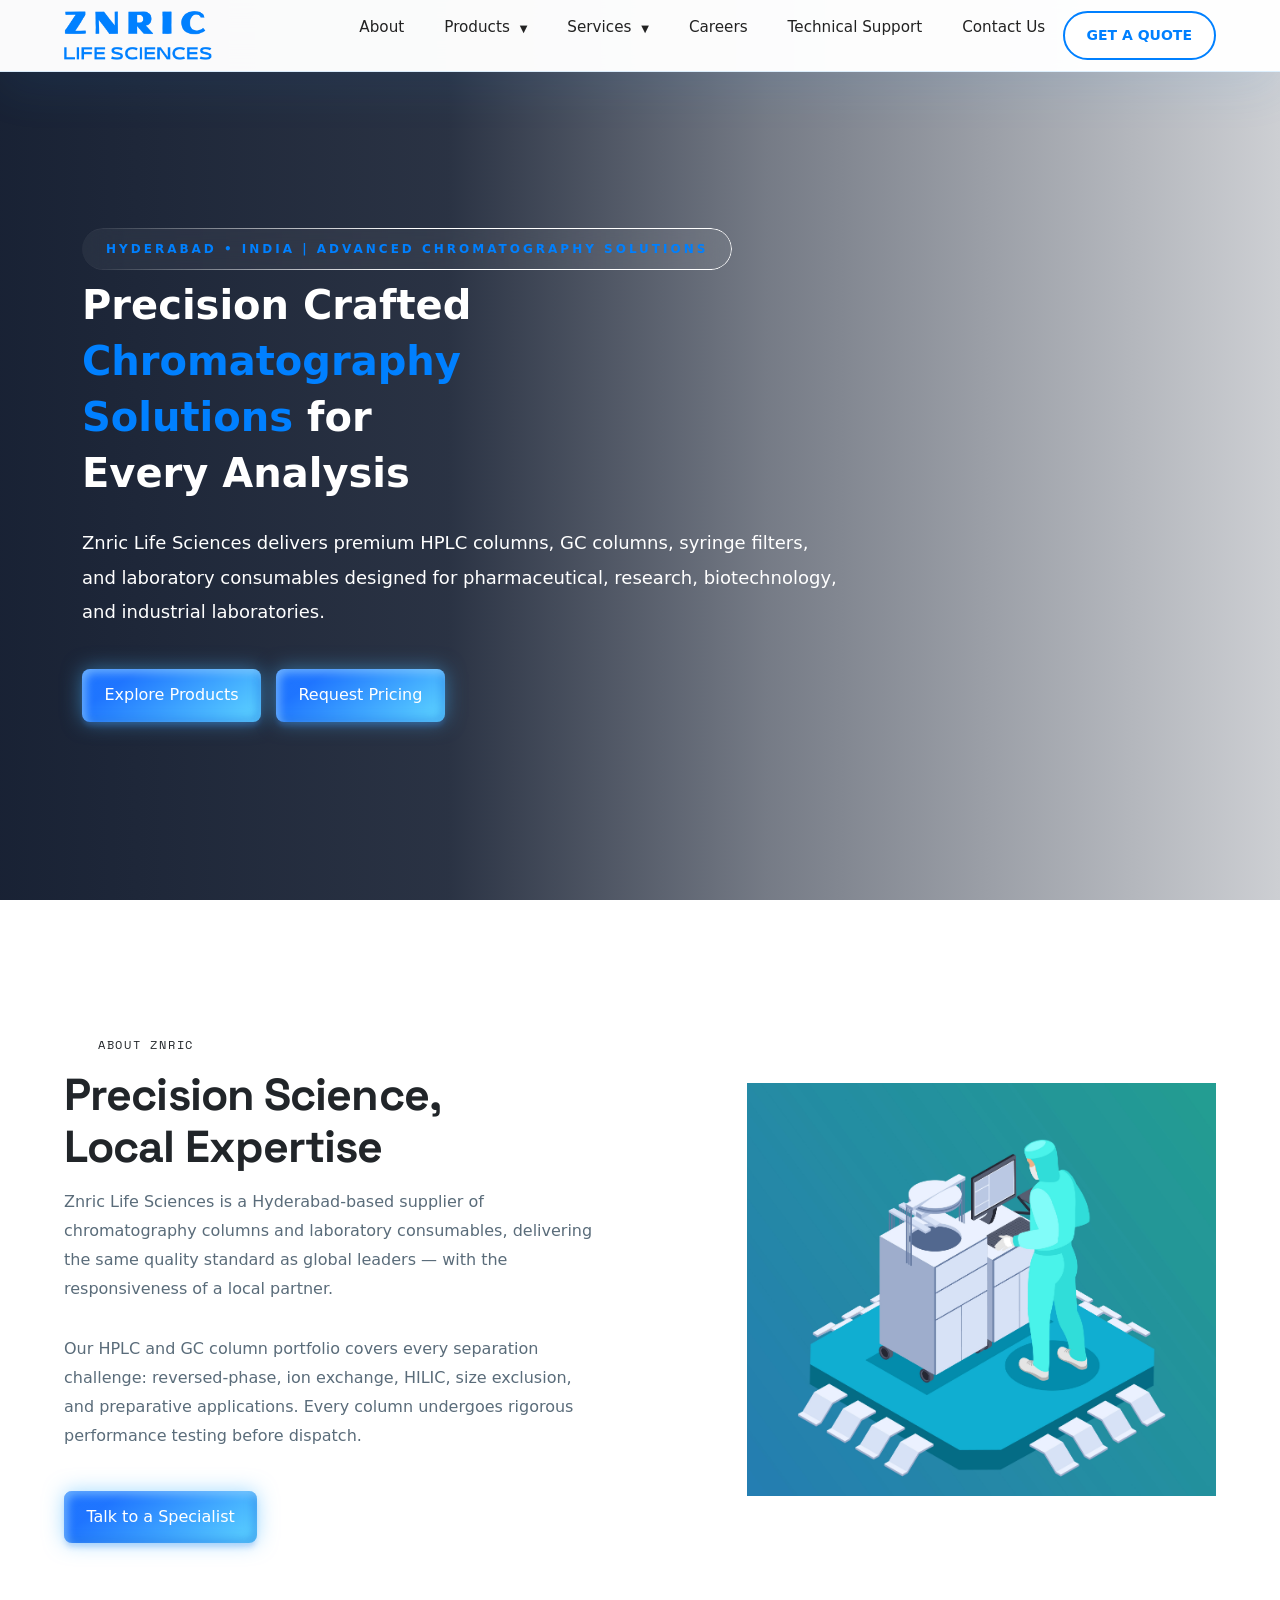
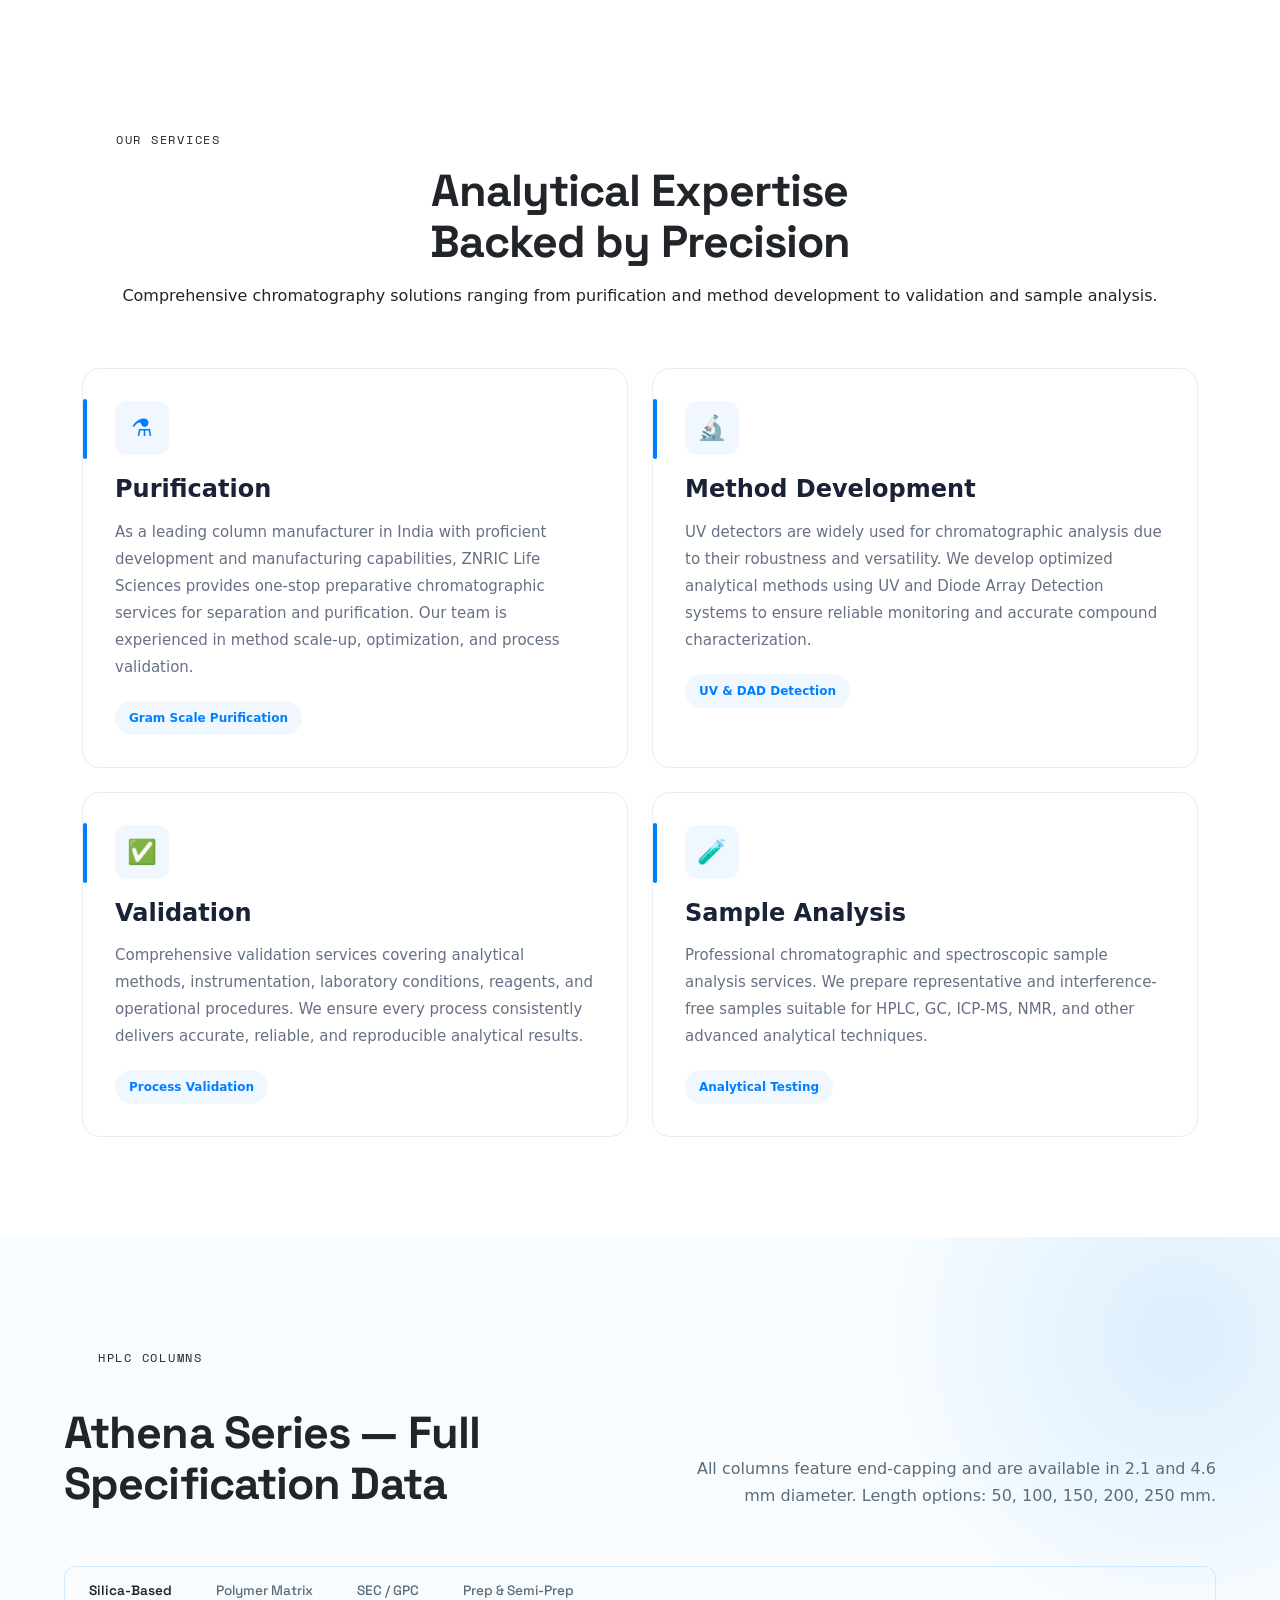
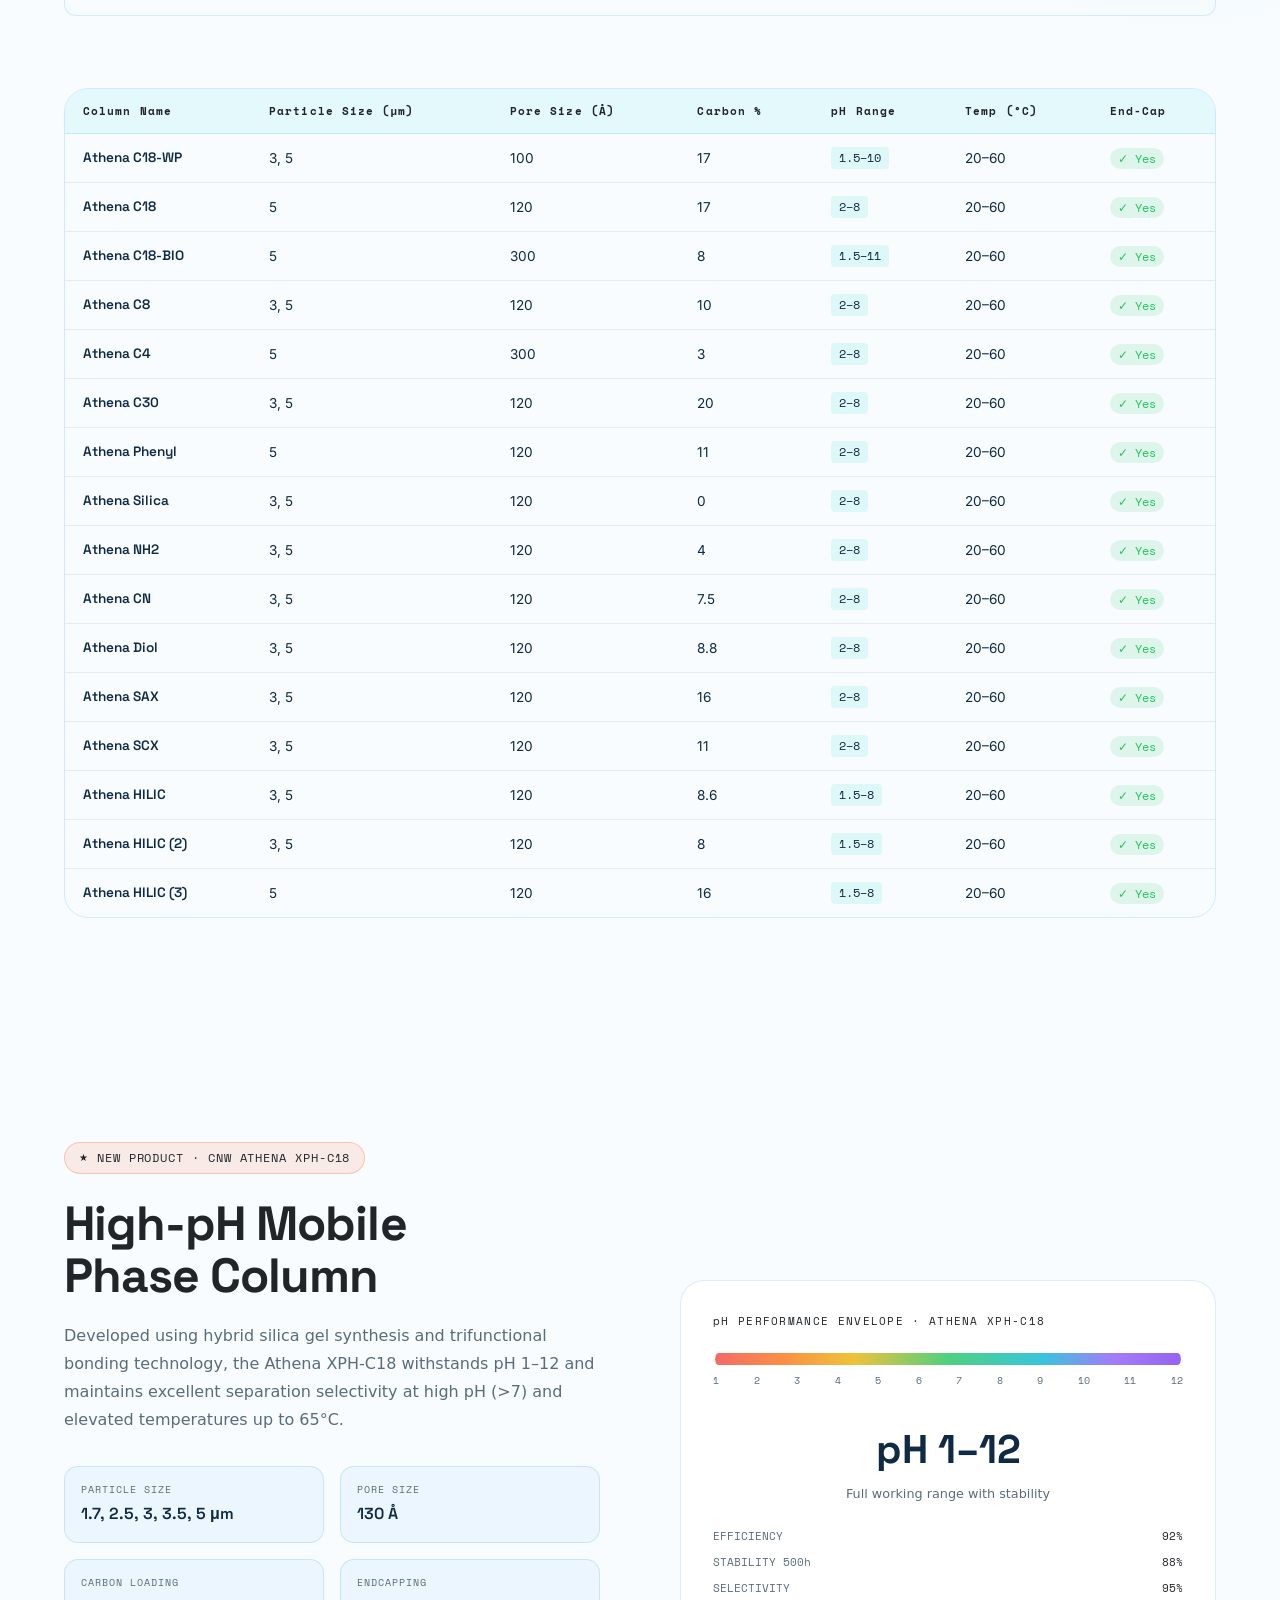
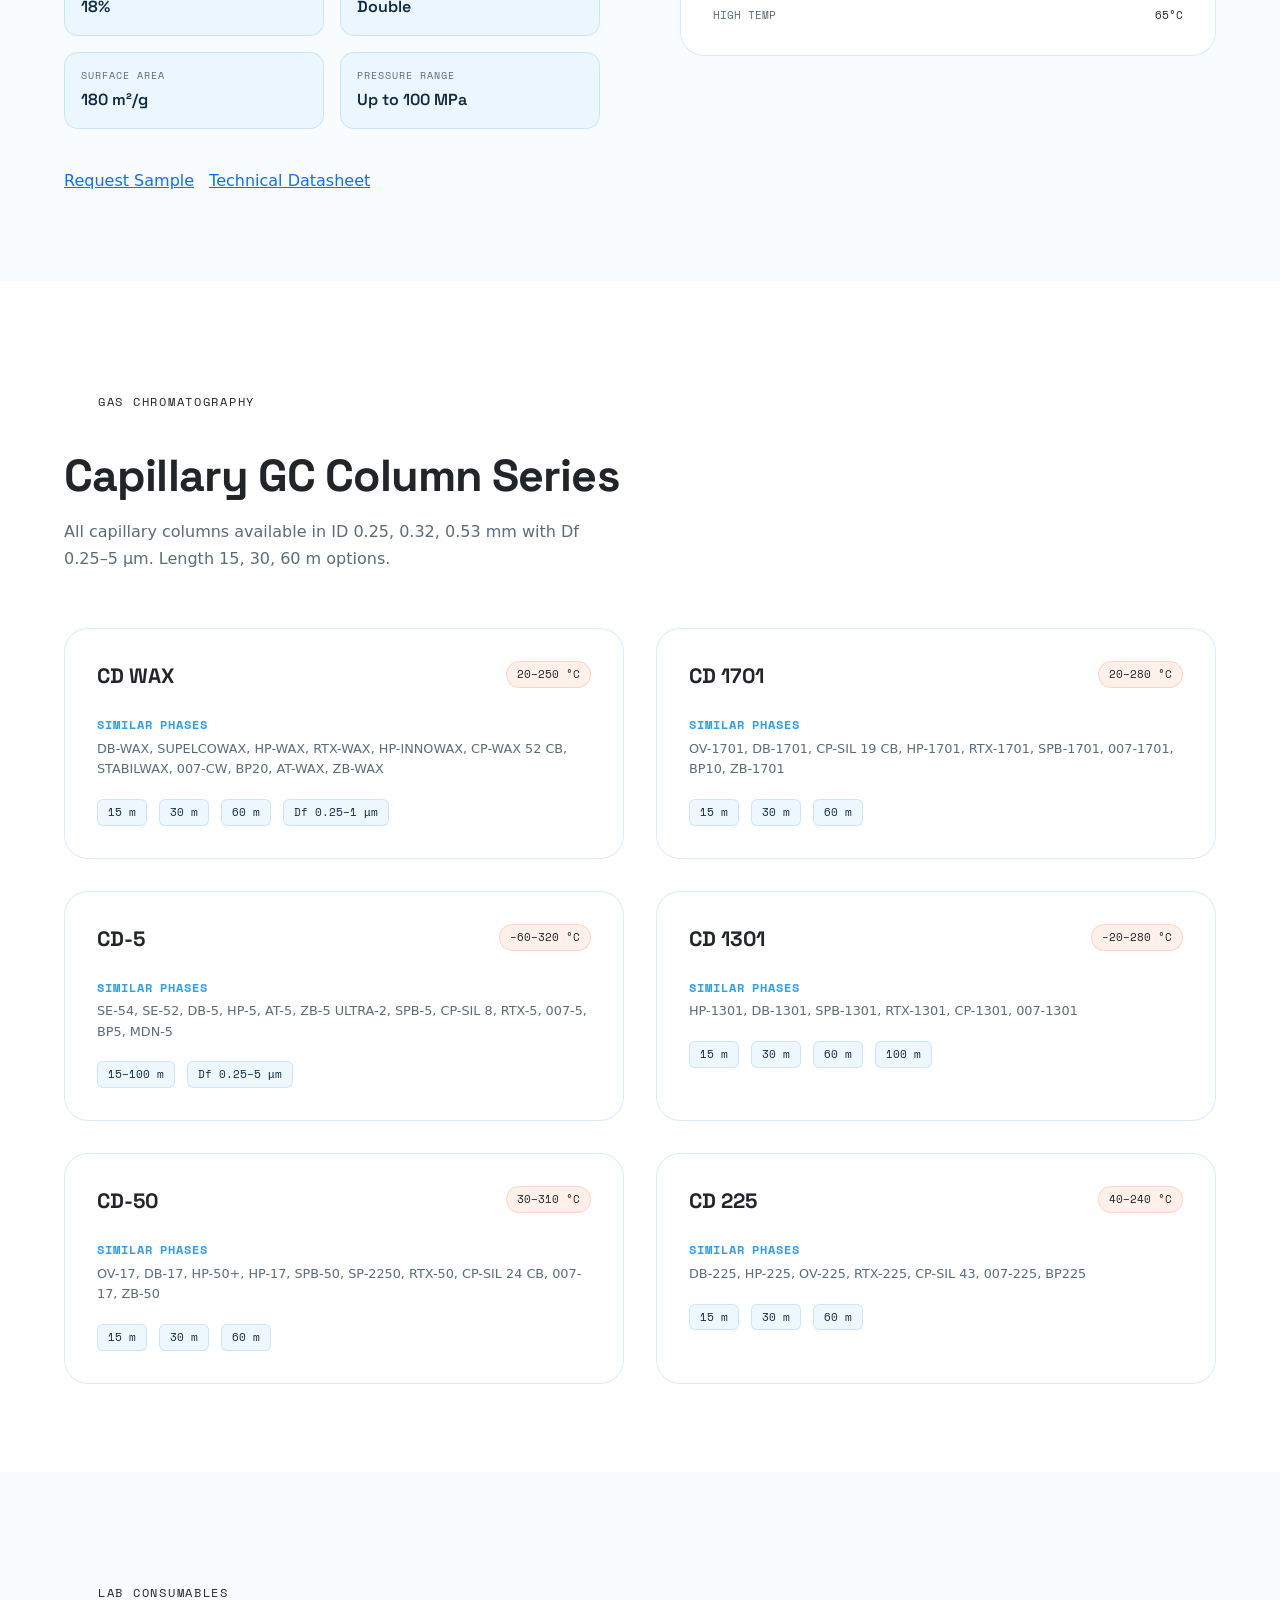
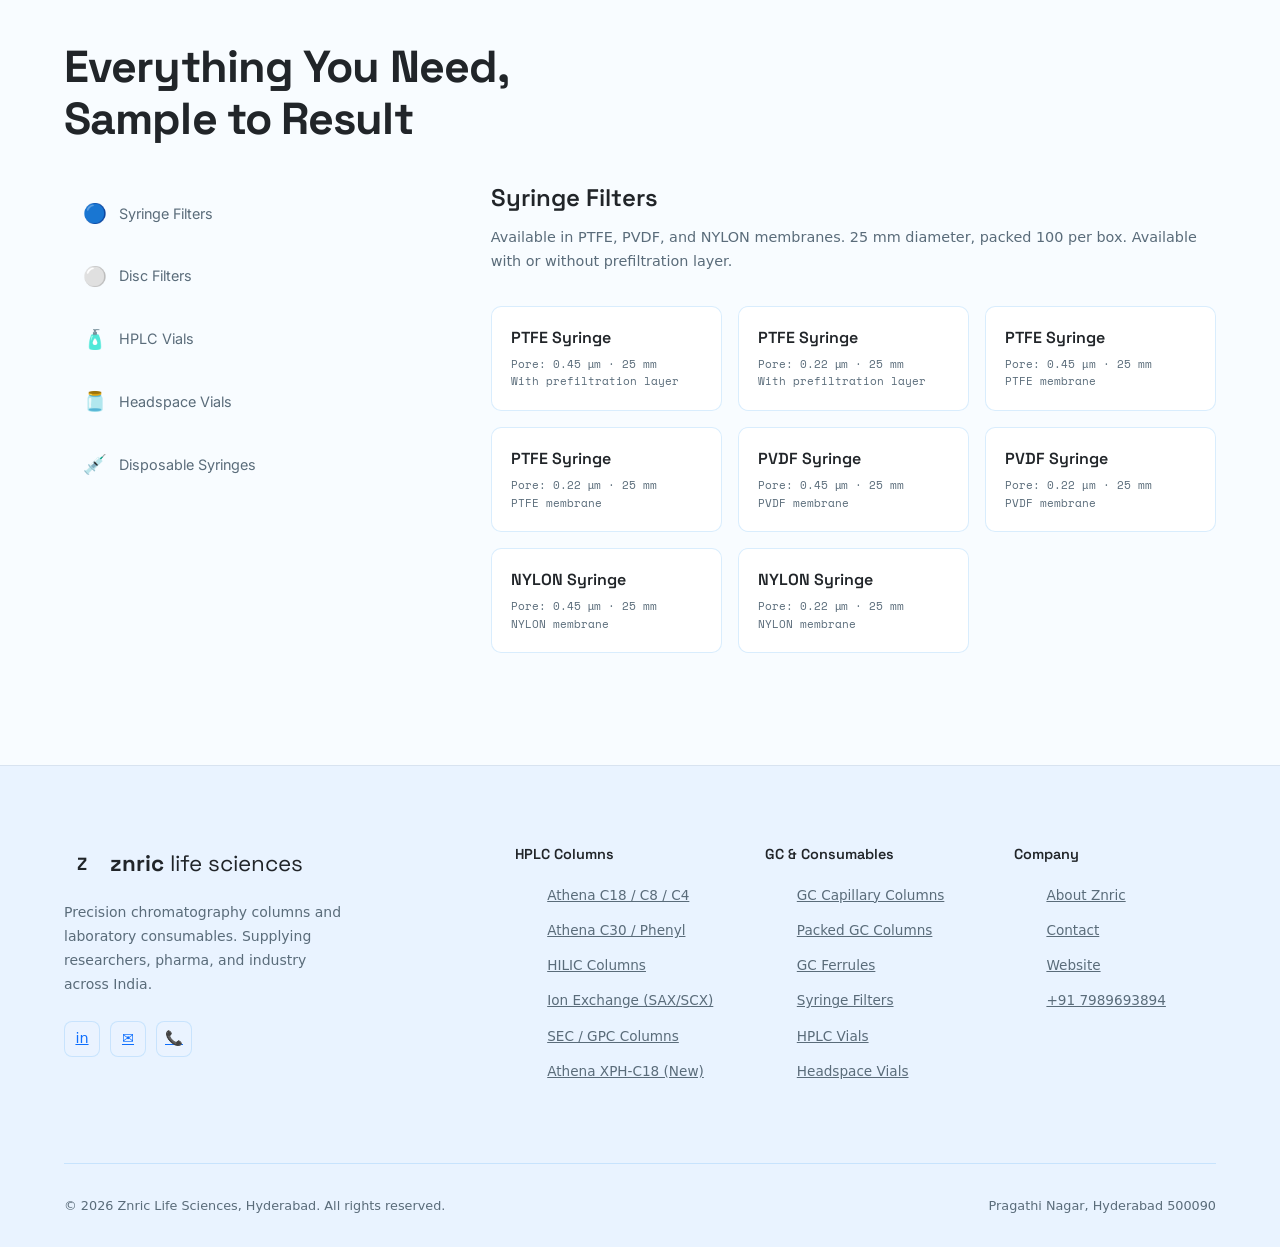
==== commit 5352fd61: "Update print statement from 'Hello' to 'Goodbye'" ====
--- a/index.html
+++ b/index.html
@@ -773,4 +773,4 @@
  
 
 </body>
-</html>+</html>
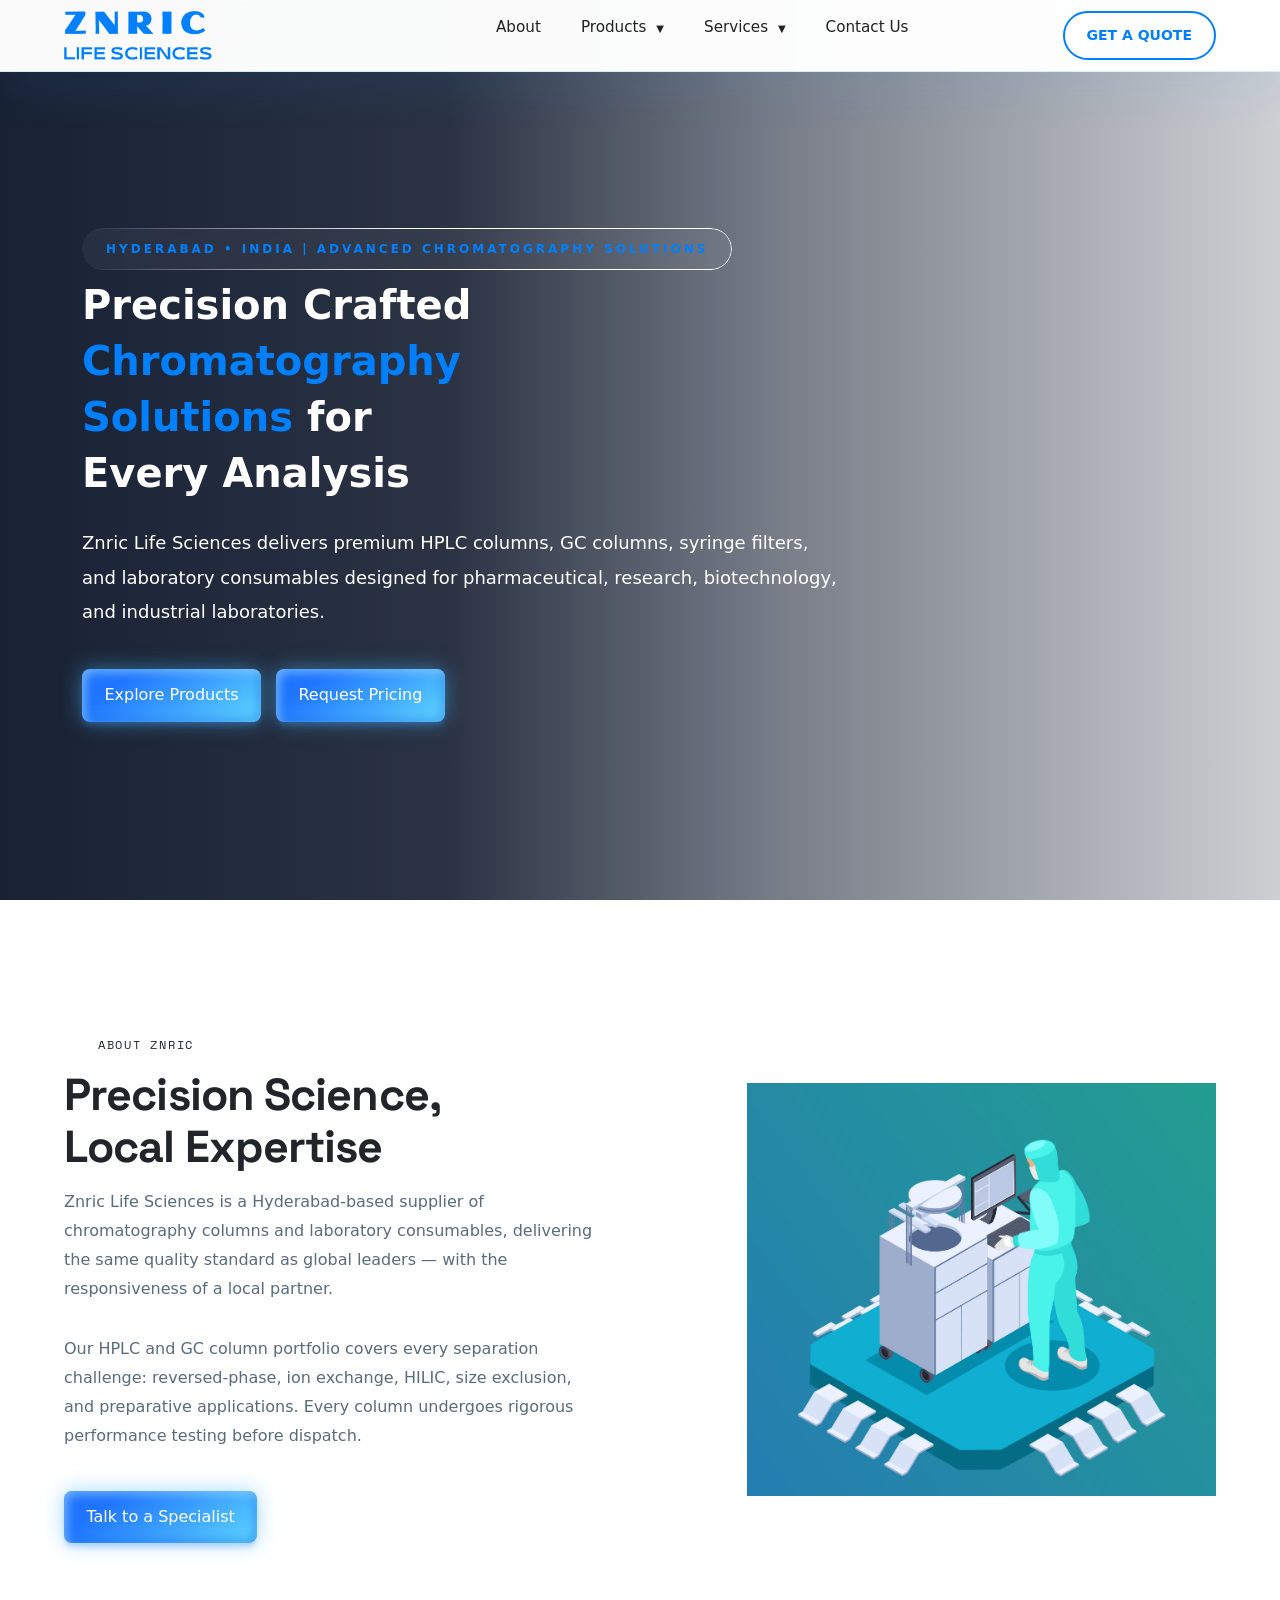
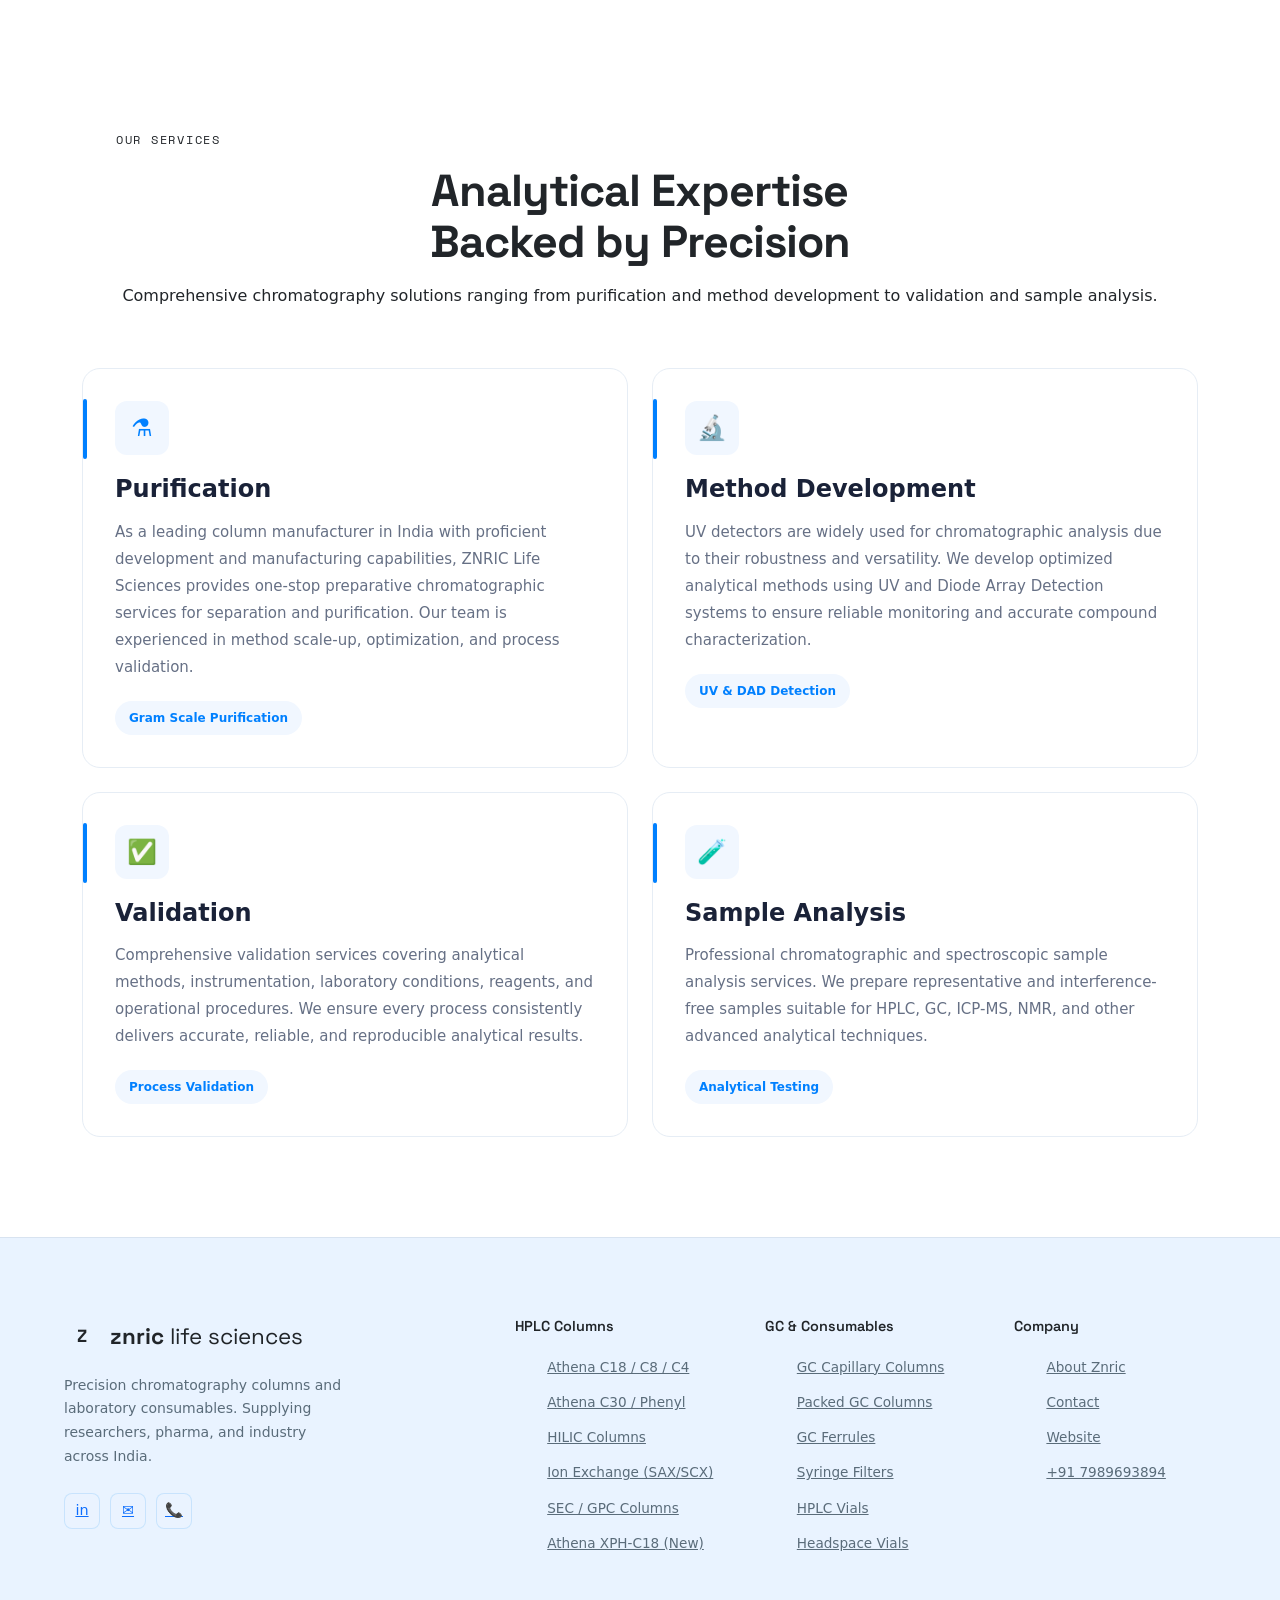
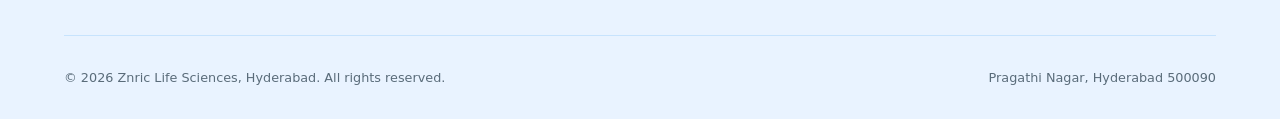
==== commit f0316f7c: "Add files via upload" ====
--- a/index.html
+++ b/index.html
@@ -21,7 +21,7 @@
     </div>
 
     <ul class="nav-links">
-        <li><a href="about.html">About</a></li>
+        <li><a href="index.html#about">About</a></li>
 
         <li class="dropdown">
             <a href="#">Products <span class="arrow">▼</span></a>
@@ -35,16 +35,16 @@
         </li>
 
         <li class="dropdown">
-            <a href="#services">Services <span class="arrow">▼</span></a>
+            <a href="index.html#services">Services <span class="arrow">▼</span></a>
             <ul class="submenu">
-                <li><a href="#purification">Purification</a></li>
-                <li><a href="#method-development">Method Development</a></li>
-                <li><a href="#validation">Validation</a></li>
-                <li><a href="#sample-analysis">Sample Analysis</a></li>
+                <li><a href="index.html#purification">Purification</a></li>
+                <li><a href="index.html#method-development">Method Development</a></li>
+                <li><a href="index.html#validation">Validation</a></li>
+                <li><a href="index.html#sample-analysis">Sample Analysis</a></li>
             </ul>
         </li>
-        <li><a href="careers.html">Careers</a></li>
-        <li><a href="technical-support.html">Technical Support</a></li>
+        <!-- <li><a href="careers.html">Careers</a></li> -->
+        <!-- <li><a href="technical-support.html">Technical Support</a></li> -->
         <li><a href="contact_us.html">Contact Us</a></li>
     </ul>
 
@@ -256,464 +256,7 @@
 
 </section>
 
-<!-- HPLC PRODUCTS DEEP DIVE -->
-<section id="products">
-  <div class="products-header">
-    <div>
-      <div class="section-eyebrow">HPLC COLUMNS</div>
-      <h2 class="section-title reveal">Athena Series — Full Specification Data</h2>
-    </div>
-    <div class="products-header-right reveal">
-      <p class="section-sub">All columns feature end-capping and are available in 2.1 and 4.6 mm diameter. Length options: 50, 100, 150, 200, 250 mm.</p>
-    </div>
-  </div>
-
-  <div class="tab-nav" id="tabNav">
-    <button class="tab-btn active" data-tab="silica">Silica-Based</button>
-    <button class="tab-btn" data-tab="polymer">Polymer Matrix</button>
-    <button class="tab-btn" data-tab="sec">SEC / GPC</button>
-    <button class="tab-btn" data-tab="prep">Prep & Semi-Prep</button>
-  </div>
-
-  <!-- Silica -->
-  <div class="tab-panel active" id="tab-silica">
-    <div class="spec-table-wrap reveal">
-      <table class="spec-table">
-        <thead>
-          <tr>
-            <th>Column Name</th>
-            <th>Particle Size (μm)</th>
-            <th>Pore Size (Å)</th>
-            <th>Carbon %</th>
-            <th>pH Range</th>
-            <th>Temp (°C)</th>
-            <th>End-Cap</th>
-          </tr>
-        </thead>
-        <tbody>
-          <tr><td>Athena C18-WP</td><td>3, 5</td><td>100</td><td>17</td><td><span class="ph-badge">1.5–10</span></td><td>20–60</td><td><span class="tag-yes">✓ Yes</span></td></tr>
-          <tr><td>Athena C18</td><td>5</td><td>120</td><td>17</td><td><span class="ph-badge">2–8</span></td><td>20–60</td><td><span class="tag-yes">✓ Yes</span></td></tr>
-          <tr><td>Athena C18-BIO</td><td>5</td><td>300</td><td>8</td><td><span class="ph-badge">1.5–11</span></td><td>20–60</td><td><span class="tag-yes">✓ Yes</span></td></tr>
-          <tr><td>Athena C8</td><td>3, 5</td><td>120</td><td>10</td><td><span class="ph-badge">2–8</span></td><td>20–60</td><td><span class="tag-yes">✓ Yes</span></td></tr>
-          <tr><td>Athena C4</td><td>5</td><td>300</td><td>3</td><td><span class="ph-badge">2–8</span></td><td>20–60</td><td><span class="tag-yes">✓ Yes</span></td></tr>
-          <tr><td>Athena C30</td><td>3, 5</td><td>120</td><td>20</td><td><span class="ph-badge">2–8</span></td><td>20–60</td><td><span class="tag-yes">✓ Yes</span></td></tr>
-          <tr><td>Athena Phenyl</td><td>5</td><td>120</td><td>11</td><td><span class="ph-badge">2–8</span></td><td>20–60</td><td><span class="tag-yes">✓ Yes</span></td></tr>
-          <tr><td>Athena Silica</td><td>3, 5</td><td>120</td><td>0</td><td><span class="ph-badge">2–8</span></td><td>20–60</td><td><span class="tag-yes">✓ Yes</span></td></tr>
-          <tr><td>Athena NH2</td><td>3, 5</td><td>120</td><td>4</td><td><span class="ph-badge">2–8</span></td><td>20–60</td><td><span class="tag-yes">✓ Yes</span></td></tr>
-          <tr><td>Athena CN</td><td>3, 5</td><td>120</td><td>7.5</td><td><span class="ph-badge">2–8</span></td><td>20–60</td><td><span class="tag-yes">✓ Yes</span></td></tr>
-          <tr><td>Athena Diol</td><td>3, 5</td><td>120</td><td>8.8</td><td><span class="ph-badge">2–8</span></td><td>20–60</td><td><span class="tag-yes">✓ Yes</span></td></tr>
-          <tr><td>Athena SAX</td><td>3, 5</td><td>120</td><td>16</td><td><span class="ph-badge">2–8</span></td><td>20–60</td><td><span class="tag-yes">✓ Yes</span></td></tr>
-          <tr><td>Athena SCX</td><td>3, 5</td><td>120</td><td>11</td><td><span class="ph-badge">2–8</span></td><td>20–60</td><td><span class="tag-yes">✓ Yes</span></td></tr>
-          <tr><td>Athena HILIC</td><td>3, 5</td><td>120</td><td>8.6</td><td><span class="ph-badge">1.5–8</span></td><td>20–60</td><td><span class="tag-yes">✓ Yes</span></td></tr>
-          <tr><td>Athena HILIC (2)</td><td>3, 5</td><td>120</td><td>8</td><td><span class="ph-badge">1.5–8</span></td><td>20–60</td><td><span class="tag-yes">✓ Yes</span></td></tr>
-          <tr><td>Athena HILIC (3)</td><td>5</td><td>120</td><td>16</td><td><span class="ph-badge">1.5–8</span></td><td>20–60</td><td><span class="tag-yes">✓ Yes</span></td></tr>
-        </tbody>
-      </table>
-    </div>
-  </div>
-
-  <!-- Polymer -->
-  <div class="tab-panel" id="tab-polymer">
-    <div class="spec-table-wrap reveal">
-      <table class="spec-table">
-        <thead>
-          <tr>
-            <th>Column Name</th>
-            <th>Particle Size (μm)</th>
-            <th>Diameter (mm)</th>
-            <th>Length (mm)</th>
-            <th>pH Range</th>
-            <th>Temp (°C)</th>
-            <th>End-Cap</th>
-          </tr>
-        </thead>
-        <tbody>
-          <tr><td colspan="7" style="background:rgba(0,212,200,0.06);color:var(--teal);font-family:var(--ff-mono);font-size:0.72rem;letter-spacing:0.1em;padding:10px 18px;">REVERSE PHASE</td></tr>
-          <tr><td>CNWSep Reverse Phase</td><td>5, 10</td><td>2.1, 4.6, 7.8</td><td>50, 100, 150, 250</td><td><span class="ph-badge">2–8</span></td><td>60</td><td><span class="tag-yes">✓ Yes</span></td></tr>
-          <tr><td colspan="7" style="background:rgba(0,212,200,0.06);color:var(--teal);font-family:var(--ff-mono);font-size:0.72rem;letter-spacing:0.1em;padding:10px 18px;">SUGAR & ORGANIC ACIDS — H-form</td></tr>
-          <tr><td>CNWSep H-L</td><td>5, 10</td><td>4.6, 7.8</td><td>250, 300</td><td><span class="ph-badge">1–3</span></td><td>85</td><td><span class="tag-yes">✓ Yes</span></td></tr>
-          <tr><td>CNWSep H-M</td><td>5, 10</td><td>4.6, 7.8</td><td>100–300</td><td><span class="ph-badge">1–3</span></td><td>85</td><td><span class="tag-yes">✓ Yes</span></td></tr>
-          <tr><td>CNWSep H-H</td><td>5, 10</td><td>4.6, 7.8</td><td>250, 300</td><td><span class="ph-badge">1–3</span></td><td>85</td><td><span class="tag-yes">✓ Yes</span></td></tr>
-          <tr><td colspan="7" style="background:rgba(0,212,200,0.06);color:var(--teal);font-family:var(--ff-mono);font-size:0.72rem;letter-spacing:0.1em;padding:10px 18px;">Ca/Pb/K/Na FORMS</td></tr>
-          <tr><td>CNWSep Ca/Pb/K/Na (-L/M/H)</td><td>5, 10</td><td>4.6, 7.8</td><td>100–300</td><td><span class="ph-badge">5–9</span></td><td>85</td><td><span class="tag-yes">✓ Yes</span></td></tr>
-          <tr><td colspan="7" style="background:rgba(0,212,200,0.06);color:var(--teal);font-family:var(--ff-mono);font-size:0.72rem;letter-spacing:0.1em;padding:10px 18px;">ION EXCHANGE</td></tr>
-          <tr><td>CNWSep SAX / WAX</td><td>3, 5, 10</td><td>2.1, 4.6</td><td>50–250</td><td><span class="ph-badge">2–12</span></td><td>—</td><td><span class="tag-yes">✓ Yes</span></td></tr>
-          <tr><td>CNWSep SCX / WCX</td><td>3, 5, 10</td><td>2.1, 4.6</td><td>50–250</td><td><span class="ph-badge">2–12</span></td><td>—</td><td><span class="tag-yes">✓ Yes</span></td></tr>
-        </tbody>
-      </table>
-    </div>
-  </div>
-
-  <!-- SEC -->
-  <div class="tab-panel" id="tab-sec">
-    <div class="spec-table-wrap reveal">
-      <table class="spec-table">
-        <thead>
-          <tr>
-            <th>Column Name</th>
-            <th>Particle Size (μm)</th>
-            <th>Pore Size (Å)</th>
-            <th>pH Range</th>
-            <th>Temp (°C)</th>
-            <th>Series</th>
-          </tr>
-        </thead>
-        <tbody>
-          <tr><td colspan="6" style="background:rgba(0,212,200,0.06);color:var(--teal);font-family:var(--ff-mono);font-size:0.72rem;letter-spacing:0.1em;padding:10px 18px;">CruxPoly — Polymer Matrix</td></tr>
-          <tr><td>CruxPoly T100</td><td>5, 10</td><td>100</td><td><span class="ph-badge">1–14</span></td><td>145</td><td>CruxPoly</td></tr>
-          <tr><td>CruxPoly T300</td><td>5, 10</td><td>300</td><td><span class="ph-badge">1–14</span></td><td>145</td><td>CruxPoly</td></tr>
-          <tr><td>CruxPoly T500</td><td>5, 10</td><td>500</td><td><span class="ph-badge">1–14</span></td><td>145</td><td>CruxPoly</td></tr>
-          <tr><td>CruxPoly T1000</td><td>5, 10</td><td>1000</td><td><span class="ph-badge">1–14</span></td><td>145</td><td>CruxPoly</td></tr>
-          <tr><td>CruxPoly TMIX</td><td>5, 10</td><td>100–1000</td><td><span class="ph-badge">1–14</span></td><td>145</td><td>CruxPoly</td></tr>
-          <tr><td colspan="6" style="background:rgba(0,212,200,0.06);color:var(--teal);font-family:var(--ff-mono);font-size:0.72rem;letter-spacing:0.1em;padding:10px 18px;">ElfPoly — Polymer Matrix</td></tr>
-          <tr><td>ElfPoly Z300</td><td>5</td><td>500</td><td><span class="ph-badge">1–14</span></td><td>250</td><td>ElfPoly</td></tr>
-          <tr><td>ElfPoly Z500</td><td>5</td><td>1000</td><td><span class="ph-badge">1–14</span></td><td>250</td><td>ElfPoly</td></tr>
-          <tr><td>ElfPoly ZMIX</td><td>5</td><td>300–2000</td><td><span class="ph-badge">1–14</span></td><td>250</td><td>ElfPoly</td></tr>
-          <tr><td colspan="6" style="background:rgba(0,212,200,0.06);color:var(--teal);font-family:var(--ff-mono);font-size:0.72rem;letter-spacing:0.1em;padding:10px 18px;">CNWGel — Silica-Based SEC</td></tr>
-          <tr><td>CNWGel X3010 / X3015 / X3030</td><td>3</td><td>100–300</td><td><span class="ph-badge">2–8.5</span></td><td>80</td><td>CNWGel</td></tr>
-          <tr><td>CNWGel X5010–X5200</td><td>5</td><td>100–2000</td><td><span class="ph-badge">2–8.5</span></td><td>80</td><td>CNWGel</td></tr>
-          <tr><td>CNWGel S3010–S5050</td><td>3–5</td><td>100–500</td><td><span class="ph-badge">2–8.5</span></td><td>80</td><td>CNWGel</td></tr>
-        </tbody>
-      </table>
-    </div>
-  </div>
-
-  <!-- Prep -->
-  <div class="tab-panel" id="tab-prep">
-    <div class="spec-table-wrap reveal">
-      <table class="spec-table">
-        <thead>
-          <tr>
-            <th>Stationary Phase</th>
-            <th>Type</th>
-            <th>Prep Dimensions</th>
-          </tr>
-        </thead>
-        <tbody>
-          <tr><td>Athena C18</td><td>Silica Gel</td><td>50mm × 10.0mm</td></tr>
-          <tr><td>Athena C18-BIO</td><td>Silica Gel</td><td>100mm × 10.0mm</td></tr>
-          <tr><td>Athena C8</td><td>Silica Gel</td><td>150mm × 10.0mm</td></tr>
-          <tr><td>Athena C4</td><td>Silica Gel</td><td>250mm × 10.0mm</td></tr>
-          <tr><td>Athena Phenyl</td><td>Silica Gel</td><td>10mm × 21.2mm</td></tr>
-          <tr><td>Athena Silica</td><td>Silica Gel</td><td>50mm × 21.2mm</td></tr>
-          <tr><td>Athena CN</td><td>Silica Gel</td><td>100mm × 21.2mm</td></tr>
-          <tr><td>Athena NH2</td><td>Silica Gel</td><td>150mm × 21.2mm</td></tr>
-          <tr><td>Athena Diol</td><td>Silica Gel</td><td>250mm × 21.2mm</td></tr>
-          <tr><td>Athena HILIC</td><td>Silica Gel</td><td>50mm × 30.0mm</td></tr>
-          <tr><td>Athena HILIC (2)</td><td>Silica Gel</td><td>100mm × 30.0mm</td></tr>
-          <tr><td>Athena HILIC (3)</td><td>Silica Gel</td><td>150mm × 30.0mm</td></tr>
-          <tr><td>Athena SAX</td><td>Silica Gel</td><td>250mm × 30.0mm</td></tr>
-          <tr><td>Athena SCX</td><td>Silica Gel</td><td>50mm × 50.0mm</td></tr>
-          <tr><td>CNWSep RP1 / RP3 / SP</td><td>Polymer Matrix</td><td>Multiple</td></tr>
-          <tr><td>CNWSep SAX / WAX / SCX / WCX</td><td>Polymer Matrix</td><td>Multiple</td></tr>
-        </tbody>
-      </table>
-    </div>
-    <p style="margin-top:1.5rem;color:var(--muted);font-size:0.85rem;">Particle size 5 and 10 μm. Contact us for full dimensional availability.</p>
-  </div>
-</section>
-
-<!-- NEW PRODUCT SPOTLIGHT -->
-<section id="spotlight">
-  <div class="spotlight-inner">
-    <div class="reveal">
-      <div class="spotlight-badge">NEW PRODUCT · CNW ATHENA XPH-C18</div>
-      <h2 class="spotlight-title">High-pH Mobile<br>Phase Column</h2>
-      <p class="spotlight-desc">
-        Developed using hybrid silica gel synthesis and trifunctional bonding technology, the Athena XPH-C18 withstands pH 1–12 and maintains excellent separation selectivity at high pH (>7) and elevated temperatures up to 65°C.
-      </p>
-      <div class="spotlight-specs">
-        <div class="spec-item">
-          <div class="s-label">PARTICLE SIZE</div>
-          <div class="s-val">1.7, 2.5, 3, 3.5, 5 μm</div>
-        </div>
-        <div class="spec-item">
-          <div class="s-label">PORE SIZE</div>
-          <div class="s-val">130 Å</div>
-        </div>
-        <div class="spec-item">
-          <div class="s-label">CARBON LOADING</div>
-          <div class="s-val">18%</div>
-        </div>
-        <div class="spec-item">
-          <div class="s-label">ENDCAPPING</div>
-          <div class="s-val">Double</div>
-        </div>
-        <div class="spec-item">
-          <div class="s-label">SURFACE AREA</div>
-          <div class="s-val">180 m²/g</div>
-        </div>
-        <div class="spec-item">
-          <div class="s-label">PRESSURE RANGE</div>
-          <div class="s-val">Up to 100 MPa</div>
-        </div>
-      </div>
-      <div class="hero-actions">
-        <a href="#contact" class="btn-primary">Request Sample</a>
-        <a href="#contact" class="btn-ghost">Technical Datasheet</a>
-      </div>
-    </div>
-
-    <div class="spotlight-visual reveal reveal-delay-2">
-      <div class="ph-display">
-        <div class="ph-title">pH PERFORMANCE ENVELOPE · ATHENA XPH-C18</div>
-        <div class="ph-bar-track">
-          <div class="ph-range-indicator"></div>
-        </div>
-        <div class="ph-labels">
-          <span>1</span><span>2</span><span>3</span><span>4</span><span>5</span>
-          <span>6</span><span>7</span><span>8</span><span>9</span><span>10</span>
-          <span>11</span><span>12</span>
-        </div>
-        <div class="ph-claim">pH 1–12</div>
-        <div class="ph-claim-sub">Full working range with stability</div>
-
-        <div class="performance-bars" id="perfBars">
-          <div class="perf-row">
-            <div class="perf-label">EFFICIENCY</div>
-            <div class="perf-track"><div class="perf-fill" data-width="0.92"></div></div>
-            <div class="perf-val">92%</div>
-          </div>
-          <div class="perf-row">
-            <div class="perf-label">STABILITY 500h</div>
-            <div class="perf-track"><div class="perf-fill" data-width="0.88"></div></div>
-            <div class="perf-val">88%</div>
-          </div>
-          <div class="perf-row">
-            <div class="perf-label">SELECTIVITY</div>
-            <div class="perf-track"><div class="perf-fill amber" data-width="0.95"></div></div>
-            <div class="perf-val" style="color:var(--amber)">95%</div>
-          </div>
-          <div class="perf-row">
-            <div class="perf-label">HIGH TEMP</div>
-            <div class="perf-track"><div class="perf-fill" data-width="0.85"></div></div>
-            <div class="perf-val">65°C</div>
-          </div>
-        </div>
-      </div>
-    </div>
-  </div>
-</section>
-
-<!-- GC COLUMNS -->
-<section id="gc-section">
-  <div class="section-eyebrow">GAS CHROMATOGRAPHY</div>
-  <h2 class="section-title reveal">Capillary GC Column Series</h2>
-  <p class="section-sub reveal">All capillary columns available in ID 0.25, 0.32, 0.53 mm with Df 0.25–5 μm. Length 15, 30, 60 m options.</p>
-
-  <div class="gc-grid">
-    <div class="gc-card reveal">
-      <div class="gc-card-header">
-        <div class="gc-name">CD WAX</div>
-        <div class="gc-temp">20–250 °C</div>
-      </div>
-      <div class="gc-similar">
-        <strong>SIMILAR PHASES</strong>
-        DB-WAX, SUPELCOWAX, HP-WAX, RTX-WAX, HP-INNOWAX, CP-WAX 52 CB, STABILWAX, 007-CW, BP20, AT-WAX, ZB-WAX
-      </div>
-      <div class="gc-dims">
-        <span class="dim-chip">15 m</span><span class="dim-chip">30 m</span><span class="dim-chip">60 m</span>
-        <span class="dim-chip">Df 0.25–1 μm</span>
-      </div>
-    </div>
-
-    <div class="gc-card reveal reveal-delay-1">
-      <div class="gc-card-header">
-        <div class="gc-name">CD 1701</div>
-        <div class="gc-temp">20–280 °C</div>
-      </div>
-      <div class="gc-similar">
-        <strong>SIMILAR PHASES</strong>
-        OV-1701, DB-1701, CP-SIL 19 CB, HP-1701, RTX-1701, SPB-1701, 007-1701, BP10, ZB-1701
-      </div>
-      <div class="gc-dims">
-        <span class="dim-chip">15 m</span><span class="dim-chip">30 m</span><span class="dim-chip">60 m</span>
-      </div>
-    </div>
-
-    <div class="gc-card reveal reveal-delay-2">
-      <div class="gc-card-header">
-        <div class="gc-name">CD-5</div>
-        <div class="gc-temp">−60–320 °C</div>
-      </div>
-      <div class="gc-similar">
-        <strong>SIMILAR PHASES</strong>
-        SE-54, SE-52, DB-5, HP-5, AT-5, ZB-5 ULTRA-2, SPB-5, CP-SIL 8, RTX-5, 007-5, BP5, MDN-5
-      </div>
-      <div class="gc-dims">
-        <span class="dim-chip">15–100 m</span><span class="dim-chip">Df 0.25–5 μm</span>
-      </div>
-    </div>
-
-    <div class="gc-card reveal reveal-delay-3">
-      <div class="gc-card-header">
-        <div class="gc-name">CD 1301</div>
-        <div class="gc-temp">−20–280 °C</div>
-      </div>
-      <div class="gc-similar">
-        <strong>SIMILAR PHASES</strong>
-        HP-1301, DB-1301, SPB-1301, RTX-1301, CP-1301, 007-1301
-      </div>
-      <div class="gc-dims">
-        <span class="dim-chip">15 m</span><span class="dim-chip">30 m</span><span class="dim-chip">60 m</span><span class="dim-chip">100 m</span>
-      </div>
-    </div>
-
-    <div class="gc-card reveal">
-      <div class="gc-card-header">
-        <div class="gc-name">CD-50</div>
-        <div class="gc-temp">30–310 °C</div>
-      </div>
-      <div class="gc-similar">
-        <strong>SIMILAR PHASES</strong>
-        OV-17, DB-17, HP-50+, HP-17, SPB-50, SP-2250, RTX-50, CP-SIL 24 CB, 007-17, ZB-50
-      </div>
-      <div class="gc-dims">
-        <span class="dim-chip">15 m</span><span class="dim-chip">30 m</span><span class="dim-chip">60 m</span>
-      </div>
-    </div>
-
-    <div class="gc-card reveal reveal-delay-1">
-      <div class="gc-card-header">
-        <div class="gc-name">CD 225</div>
-        <div class="gc-temp">40–240 °C</div>
-      </div>
-      <div class="gc-similar">
-        <strong>SIMILAR PHASES</strong>
-        DB-225, HP-225, OV-225, RTX-225, CP-SIL 43, 007-225, BP225
-      </div>
-      <div class="gc-dims">
-        <span class="dim-chip">15 m</span><span class="dim-chip">30 m</span><span class="dim-chip">60 m</span>
-      </div>
-    </div>
-  </div>
-</section>
-
-<!-- CONSUMABLES -->
-<section id="consumables">
-  <div class="section-eyebrow">LAB CONSUMABLES</div>
-  <h2 class="section-title reveal">Everything You Need,<br>Sample to Result</h2>
-
-  <div class="consumables-layout">
-    <div class="consumables-nav" id="consNav">
-      <button class="cons-nav-btn active" data-cons="filters">
-        <span class="c-icon">🔵</span> Syringe Filters
-      </button>
-      <button class="cons-nav-btn" data-cons="disc">
-        <span class="c-icon">⚪</span> Disc Filters
-      </button>
-      <button class="cons-nav-btn" data-cons="vials">
-        <span class="c-icon">🧴</span> HPLC Vials
-      </button>
-      <button class="cons-nav-btn" data-cons="headspace">
-        <span class="c-icon">🫙</span> Headspace Vials
-      </button>
-      <button class="cons-nav-btn" data-cons="syringes">
-        <span class="c-icon">💉</span> Disposable Syringes
-      </button>
-    </div>
-
-    <div>
-      <!-- Syringe Filters -->
-      <div class="cons-panel active" id="cons-filters">
-        <h3>Syringe Filters</h3>
-        <p>Available in PTFE, PVDF, and NYLON membranes. 25 mm diameter, packed 100 per box. Available with or without prefiltration layer.</p>
-        <div class="filter-cards">
-          <div class="filter-card">
-            <div class="fc-type">PTFE Syringe</div>
-            <div class="fc-detail">Pore: 0.45 μm · 25 mm<br>With prefiltration layer</div>
-          </div>
-          <div class="filter-card">
-            <div class="fc-type">PTFE Syringe</div>
-            <div class="fc-detail">Pore: 0.22 μm · 25 mm<br>With prefiltration layer</div>
-          </div>
-          <div class="filter-card">
-            <div class="fc-type">PTFE Syringe</div>
-            <div class="fc-detail">Pore: 0.45 μm · 25 mm<br>PTFE membrane</div>
-          </div>
-          <div class="filter-card">
-            <div class="fc-type">PTFE Syringe</div>
-            <div class="fc-detail">Pore: 0.22 μm · 25 mm<br>PTFE membrane</div>
-          </div>
-          <div class="filter-card">
-            <div class="fc-type">PVDF Syringe</div>
-            <div class="fc-detail">Pore: 0.45 μm · 25 mm<br>PVDF membrane</div>
-          </div>
-          <div class="filter-card">
-            <div class="fc-type">PVDF Syringe</div>
-            <div class="fc-detail">Pore: 0.22 μm · 25 mm<br>PVDF membrane</div>
-          </div>
-          <div class="filter-card">
-            <div class="fc-type">NYLON Syringe</div>
-            <div class="fc-detail">Pore: 0.45 μm · 25 mm<br>NYLON membrane</div>
-          </div>
-          <div class="filter-card">
-            <div class="fc-type">NYLON Syringe</div>
-            <div class="fc-detail">Pore: 0.22 μm · 25 mm<br>NYLON membrane</div>
-          </div>
-        </div>
-      </div>
-
-      <!-- Disc Filters -->
-      <div class="cons-panel" id="cons-disc">
-        <h3>Mobile Phase Disc Filters</h3>
-        <p>For mobile phase filtration assemblies. Available in PTFE, PVDF, and Nylon. Multiple sizes and pore ratings. 100/box.</p>
-        <div class="filter-cards">
-          <div class="filter-card"><div class="fc-type">PTFE Disc</div><div class="fc-detail">0.45 μm · 25 mm</div></div>
-          <div class="filter-card"><div class="fc-type">PTFE Disc</div><div class="fc-detail">0.45 μm · 47 mm</div></div>
-          <div class="filter-card"><div class="fc-type">PTFE Disc</div><div class="fc-detail">0.22 μm · 25 mm</div></div>
-          <div class="filter-card"><div class="fc-type">PTFE Disc</div><div class="fc-detail">0.22 μm · 47 mm</div></div>
-          <div class="filter-card"><div class="fc-type">PVDF Disc</div><div class="fc-detail">0.45 μm · 25 mm</div></div>
-          <div class="filter-card"><div class="fc-type">PVDF Disc</div><div class="fc-detail">0.45 μm · 47 mm</div></div>
-          <div class="filter-card"><div class="fc-type">PVDF Disc</div><div class="fc-detail">0.22 μm · 25 mm</div></div>
-          <div class="filter-card"><div class="fc-type">Nylon Disc</div><div class="fc-detail">0.45 μm · 25 mm</div></div>
-          <div class="filter-card"><div class="fc-type">Nylon Disc</div><div class="fc-detail">0.22 μm · 47 mm</div></div>
-        </div>
-      </div>
-
-      <!-- Vials -->
-      <div class="cons-panel" id="cons-vials">
-        <h3>HPLC Vials</h3>
-        <p>Screw thread and crimp neck vials in amber and transparent glass. 2 mL capacity. Complete with matching caps and septa.</p>
-        <div class="filter-cards">
-          <div class="filter-card"><div class="fc-type">Screw Thread Vial</div><div class="fc-detail">Colour: Amber · 2 mL</div></div>
-          <div class="filter-card"><div class="fc-type">Screw Thread Vial</div><div class="fc-detail">Colour: Transparent · 2 mL</div></div>
-          <div class="filter-card"><div class="fc-type">Crimp Neck Vial</div><div class="fc-detail">Colour: Amber · 2 mL</div></div>
-          <div class="filter-card"><div class="fc-type">Screw Thread Caps</div><div class="fc-detail">For screw thread vials</div></div>
-          <div class="filter-card"><div class="fc-type">Screw Thread Septa</div><div class="fc-detail">For screw thread vials</div></div>
-          <div class="filter-card"><div class="fc-type">Crimp Neck Septa</div><div class="fc-detail">For crimp neck vials</div></div>
-        </div>
-      </div>
-
-      <!-- Headspace -->
-      <div class="cons-panel" id="cons-headspace">
-        <h3>Headspace Vials</h3>
-        <p>20 mm crimp neck headspace vials in glass clear, flat bottom with white marking spot. Type I Class A glass. CNW logo.</p>
-        <div class="filter-cards">
-          <div class="filter-card"><div class="fc-type">6 mL Headspace</div><div class="fc-detail">38.2 × 22 mm · Type I Class A</div></div>
-          <div class="filter-card"><div class="fc-type">10 mL Headspace</div><div class="fc-detail">46 × 22.5 mm · Type I Class A</div></div>
-          <div class="filter-card"><div class="fc-type">20 mL Headspace</div><div class="fc-detail">75.5 × 22.5 mm · Type I Class A</div></div>
-          <div class="filter-card"><div class="fc-type">Aluminium Cap</div><div class="fc-detail">20 mm crimp · Centre hole · No septa</div></div>
-          <div class="filter-card"><div class="fc-type">Butyl Septa</div><div class="fc-detail">Grey · For 20 mm crimp vials</div></div>
-        </div>
-      </div>
-
-      <!-- Syringes -->
-      <div class="cons-panel" id="cons-syringes">
-        <h3>Disposable Syringes</h3>
-        <p>Rubber-free disposable syringes. Also available as Luer slip, eccentric delivery type. Single use, sterile packed.</p>
-        <div class="filter-cards">
-          <div class="filter-card"><div class="fc-type">2 mL Syringe</div><div class="fc-detail">Rubber-free · Single use</div></div>
-          <div class="filter-card"><div class="fc-type">5 mL Syringe</div><div class="fc-detail">Rubber-free · Single use</div></div>
-          <div class="filter-card"><div class="fc-type">10 mL Syringe</div><div class="fc-detail">Rubber-free · Single use</div></div>
-          <div class="filter-card"><div class="fc-type">20 mL Syringe</div><div class="fc-detail">Rubber-free · Single use</div></div>
-          <div class="filter-card"><div class="fc-type">Luer Slip 2 mL</div><div class="fc-detail">Eccentric delivery</div></div>
-          <div class="filter-card"><div class="fc-type">Luer Slip 5–20 mL</div><div class="fc-detail">Eccentric delivery</div></div>
-        </div>
-      </div>
-    </div>
-  </div>
-</section>
+
 
 <!-- FOOTER -->
 <footer>
@@ -773,4 +316,4 @@
  
 
 </body>
-</html>
+</html>
